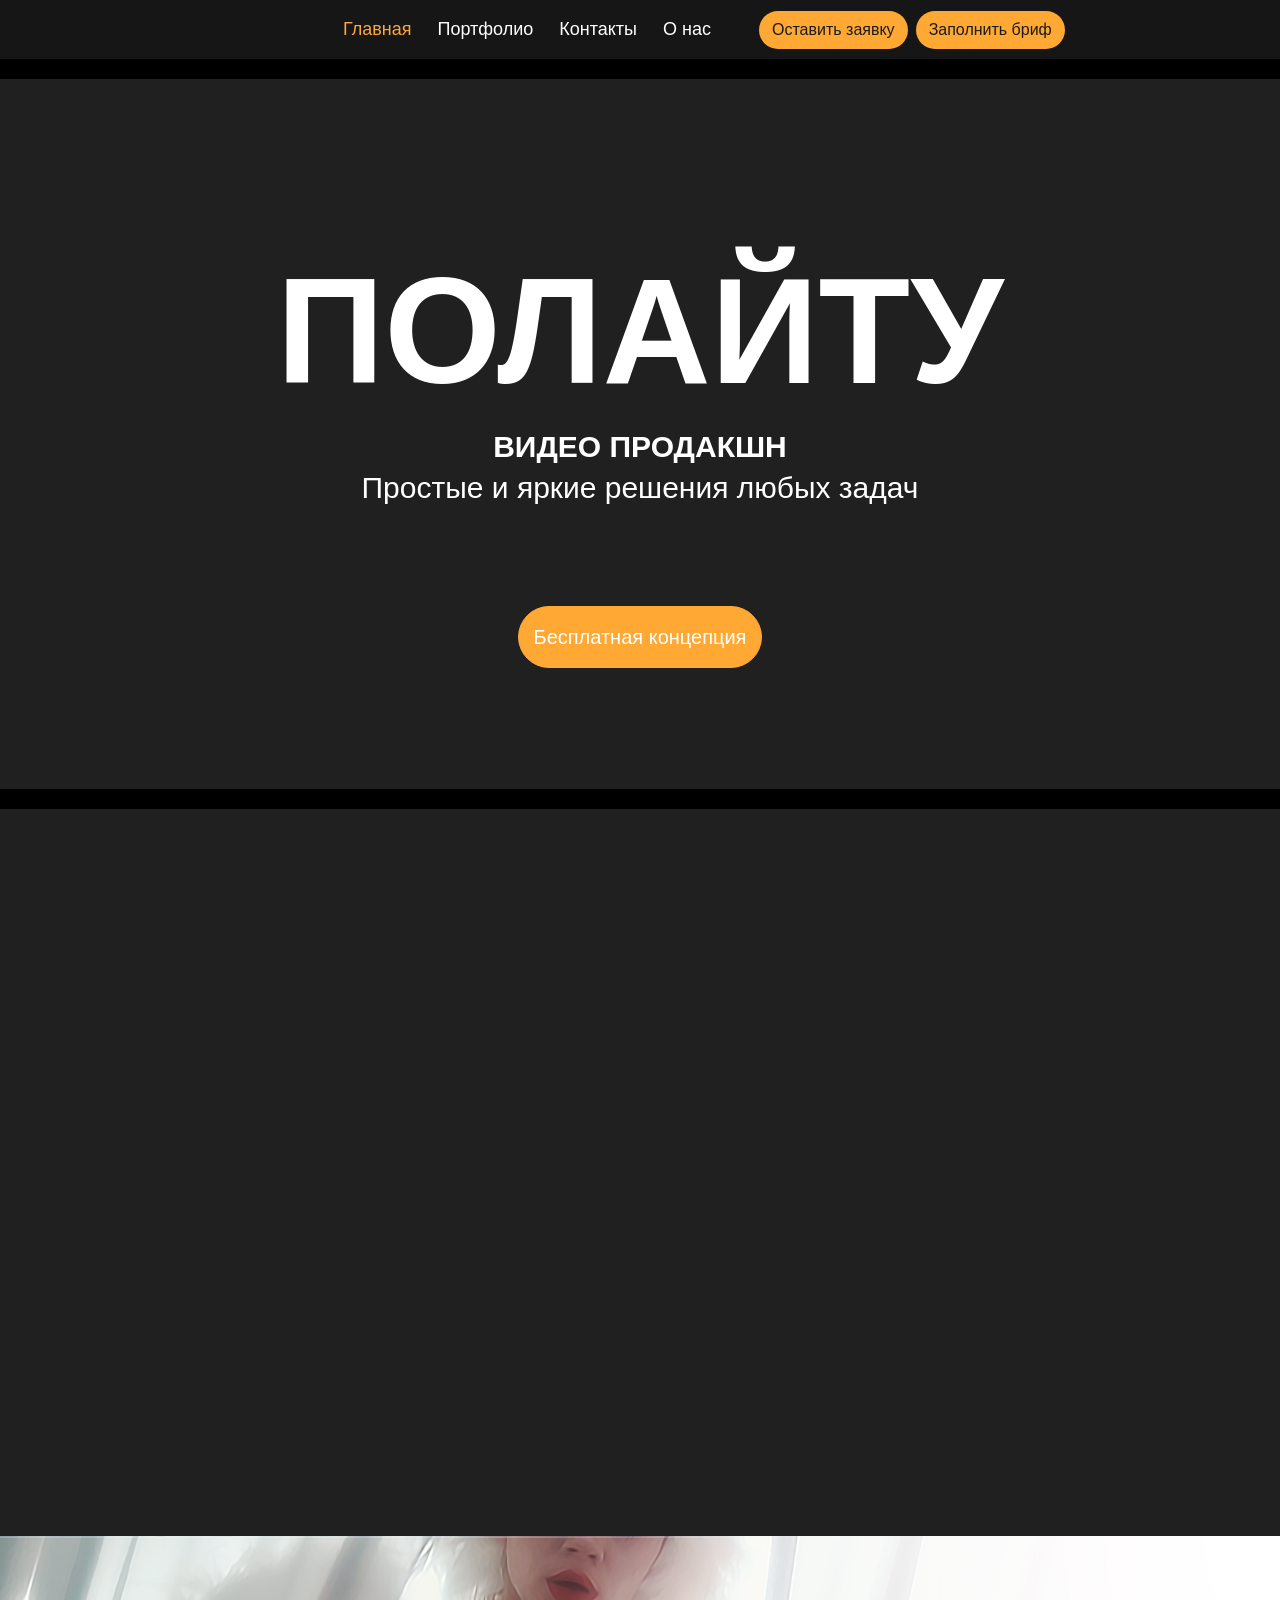
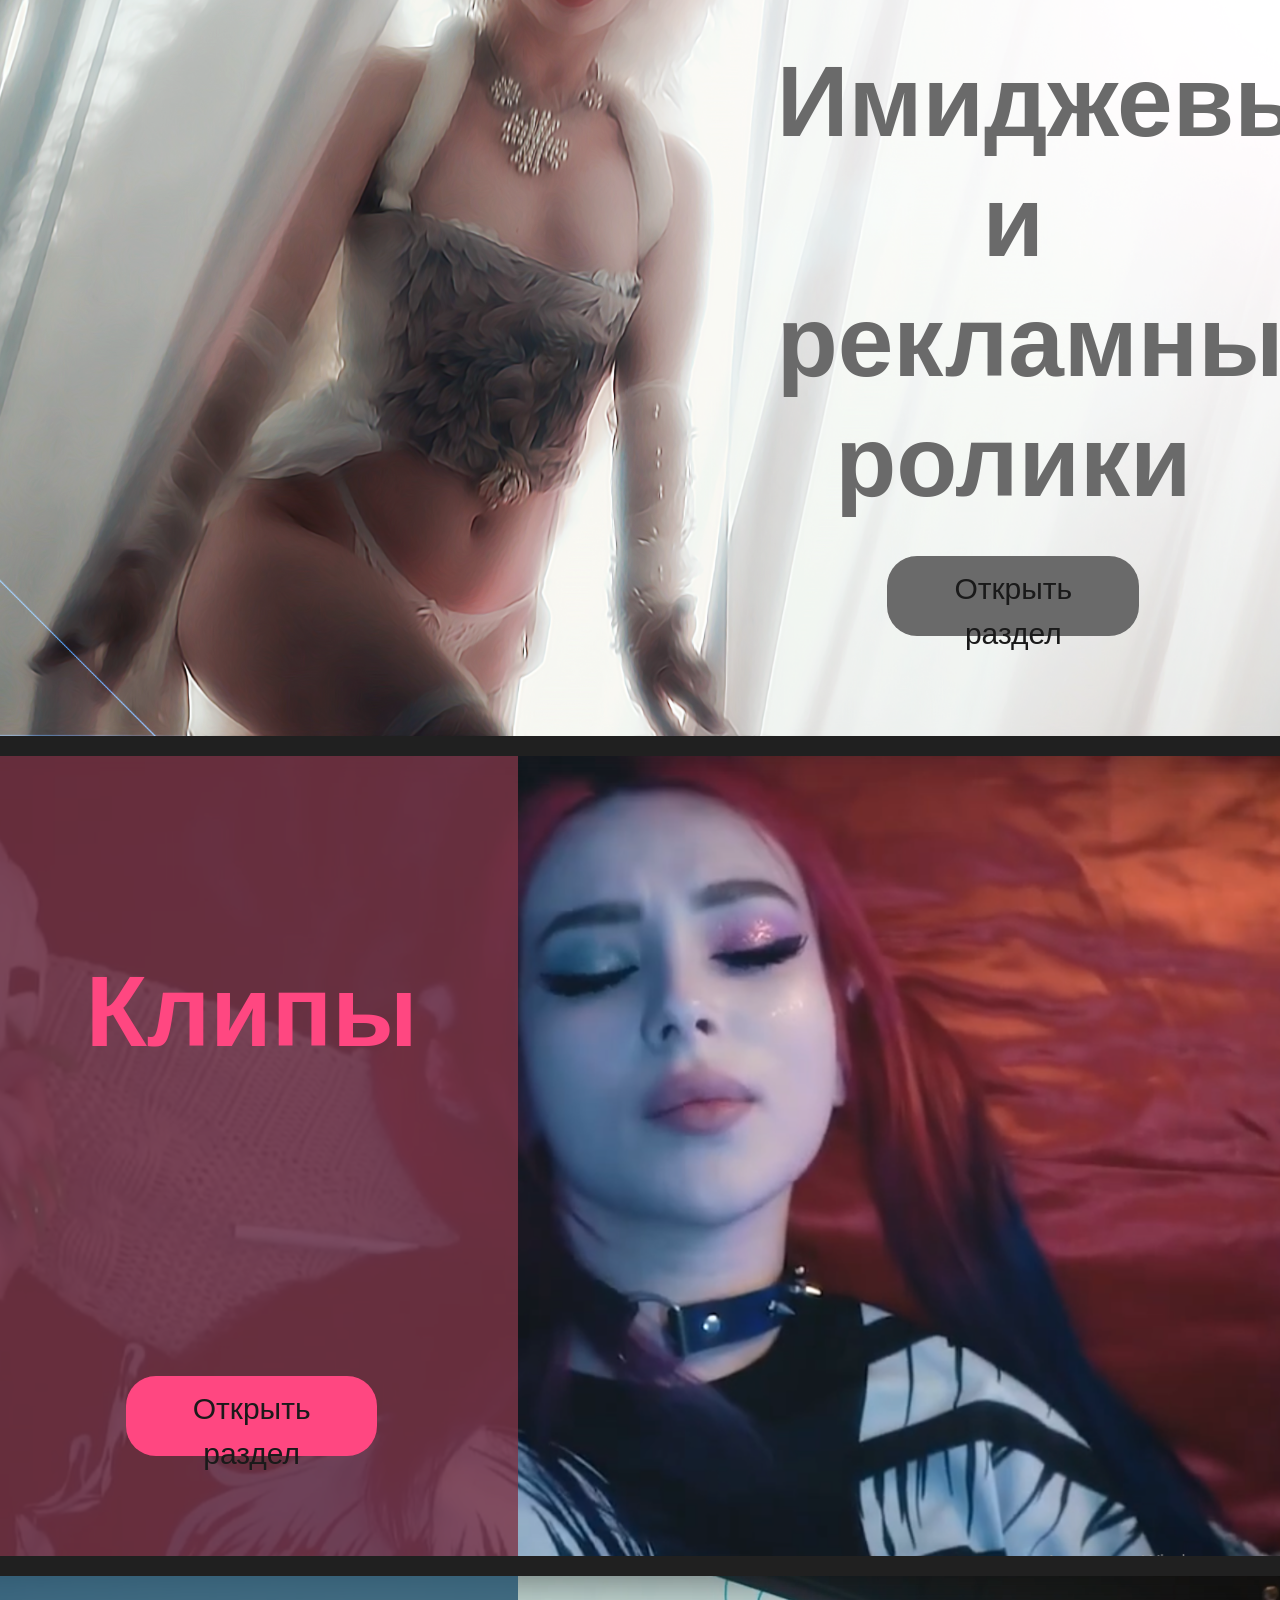
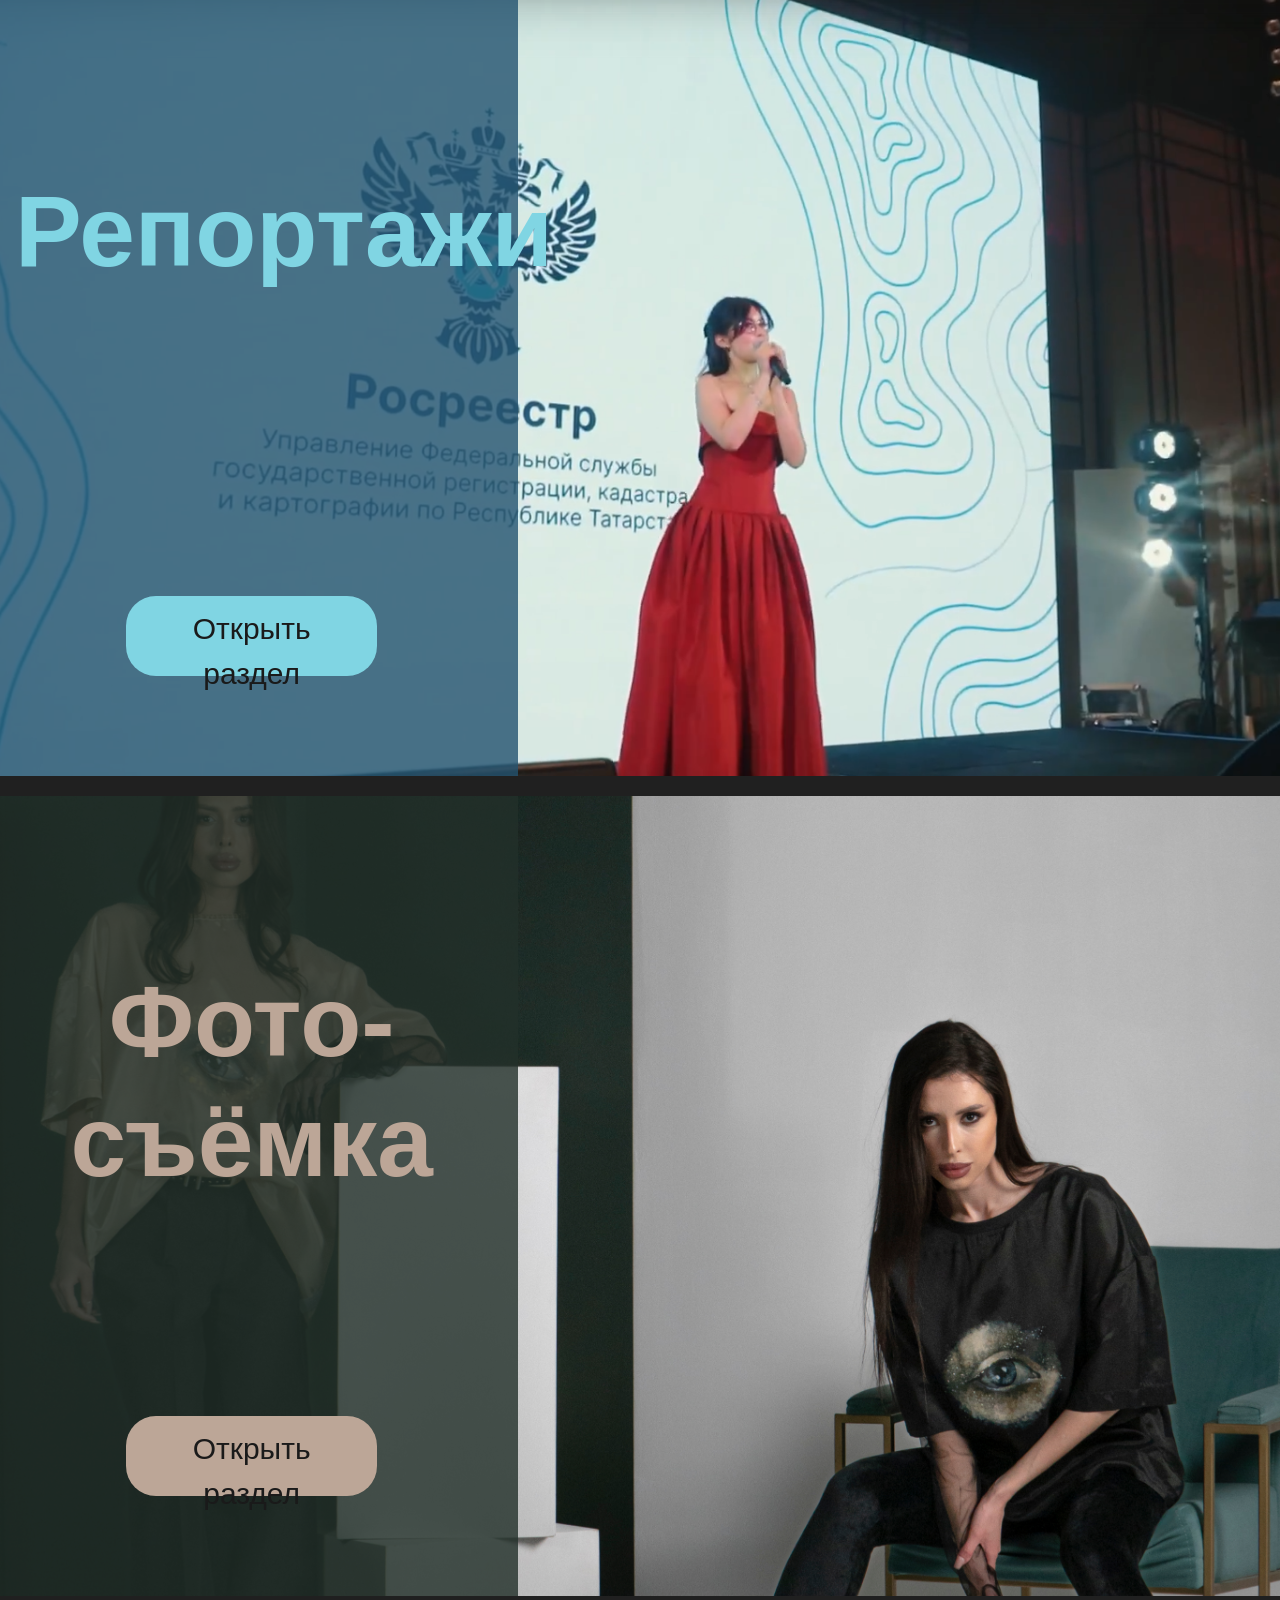
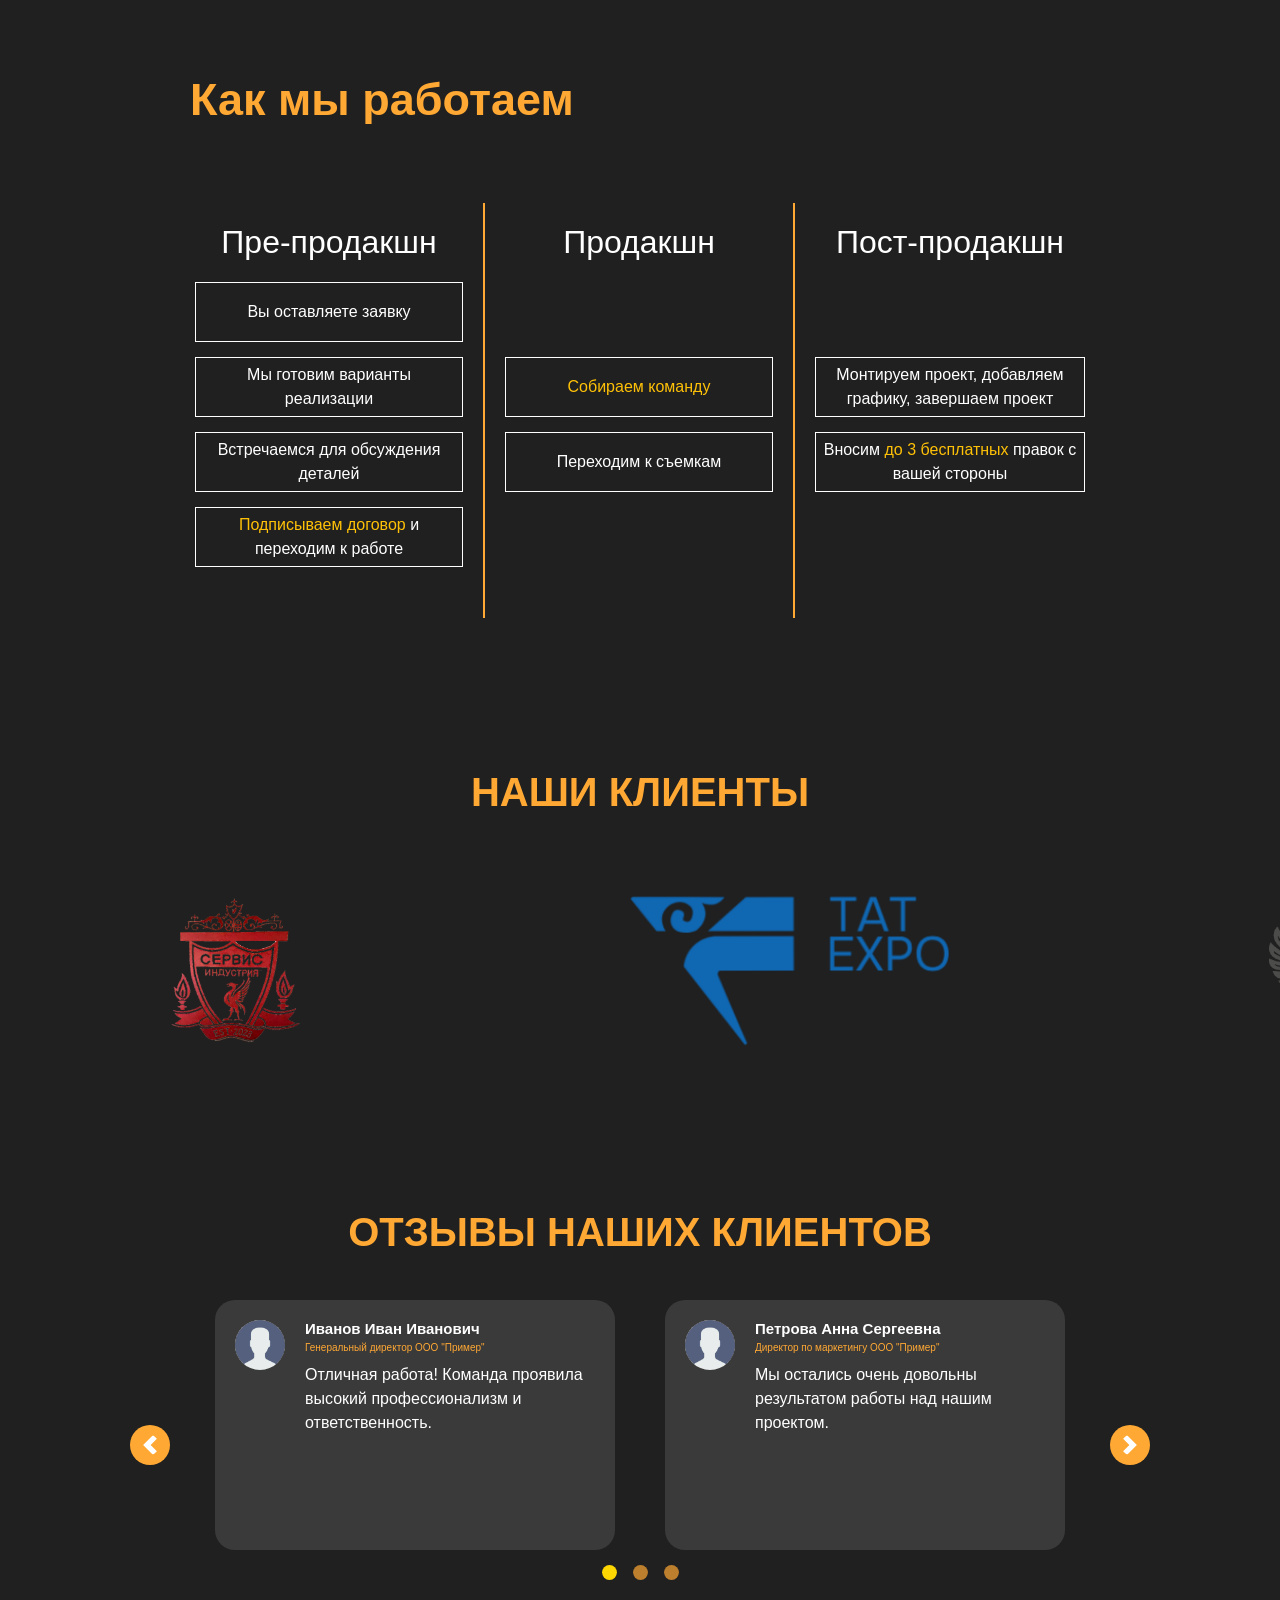
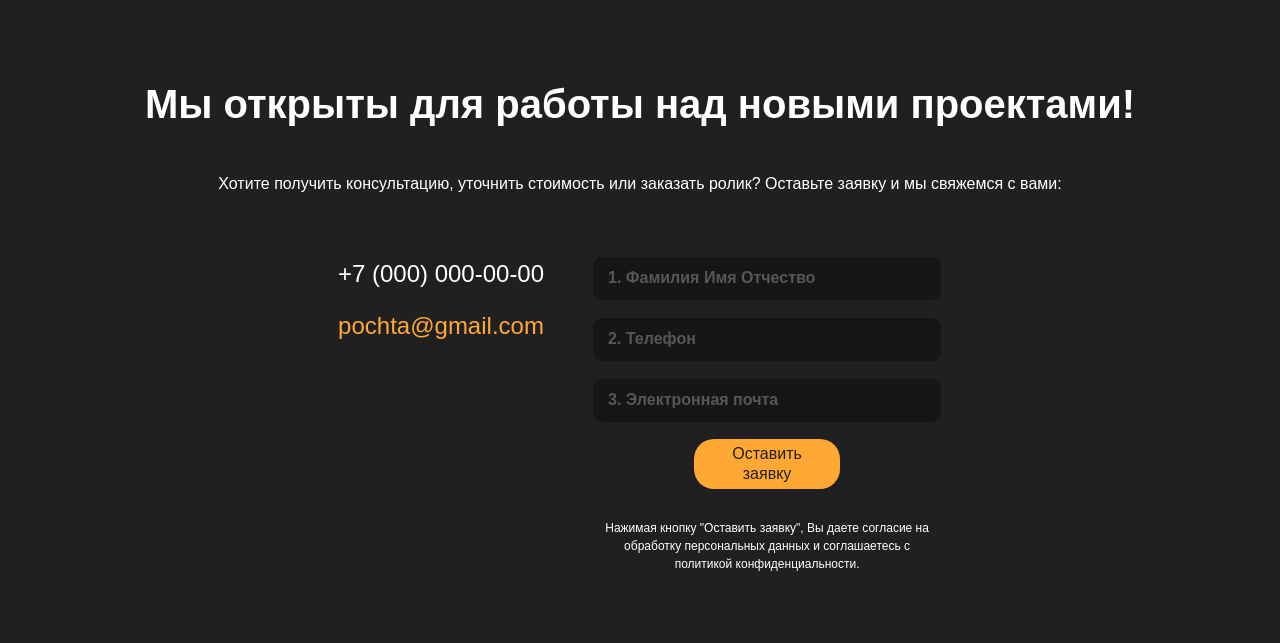
==== index.html @ c26c1a26 "loler" ====
<!DOCTYPE html>
<html lang="en">
<head>
    <meta charset="UTF-8">
    <meta name="viewport" content="width=device-width, initial-scale=1.0">
    <link href="https://stackpath.bootstrapcdn.com/bootstrap/4.5.2/css/bootstrap.min.css" rel="stylesheet">
    <link rel="stylesheet" href="https://cdnjs.cloudflare.com/ajax/libs/font-awesome/6.0.0-beta3/css/all.min.css">
    <link rel="stylesheet" href="css/index.css">
    <title>Document</title>
</head>
<header>
    <nav class="navbar navbar-expand">
        <div class="container-fluid">
            <div class="navbar-collapse justify-content-end col-7" id="navbarNav">
                <ul class="navbar-nav">
                    <li class="nav-item">
                        <a class="nav-link active" href="index.html">Главная</a>
                    </li>
                    <li class="nav-item">
                        <a class="nav-link" href="portfolio.html">Портфолио</a>
                    </li>
                    <li class="nav-item">
                        <a class="nav-link" href="#">Контакты</a>
                    </li>
                    <li class="nav-item">
                        <a class="nav-link" href="#">О нас</a>
                    </li>
                </ul>
            </div>
            <div class="navbar-buttons d-flex justify-content-start col-5">
                <button class="btn btn-custom mr-2"><a href="#">Оставить заявку</a></button>
                <button class="btn btn-custom"><a href="brief.html">Заполнить бриф</a></button>
            </div>
        </div>
    </nav>
</header>
<body>

    <!-- main-video -->
    <div class="video-container">
        <div class="black-top"></div>
        <div class="container-fluid">
            <div class="row">
            <div class="col-md-12 text-center">
                <h1 class="display-3 text-white">ПОЛАЙТУ</h1>
                <h2 class="display-4 text-white">ВИДЕО ПРОДАКШН</h2>
                <p class="lead text-white mb-5">Простые и яркие решения любых задач</p>
                <a href="#" class="btn btn-lg btn-warning mt-5">Бесплатная концепция</a>
            </div>
            </div>
        </div>
        
        <video autoplay muted loop id="myVideo">
            <source src="src/video/video.mp4" type="video/mp4">
        </video>
        <div class="black-bottom"></div>
    </div>

    <!-- about-us -->
    <section class="container about-us">
        <h2 class="section-title">Коротко о нас</h2>
        <p class="about-us-content mb-5">
            Творческое объединение «Полайту» реализовало множество фото- и видеопроектов. Мы имеем богатый опыт работы в различных направлениях: от имиджевых видео для крупных российских предприятий до видеоклипов и YouTube-шоу.
        </p>
        <div class="row pt-5">
            <div class="col-md-4 feature">
                <h3>Результативность</h3>
                <div class="feature-icon">
                    <i class="fas fa-clipboard-check fa-4x about-icon"></i>
                </div>
                <p>Мы четко определяем цели каждого проекта и прилагаем все усилия для их достижения.</p>
            </div>
            <div class="col-md-4 feature">
                <h3>Универсальность</h3>
                <div class="feature-icon">
                    <i class="fas fa-maximize fa-4x about-icon"></i>              
                </div>
                <p>Нашим преимуществом является универсальность, основанная на значительном опыте в различных сферах.</p>
            </div>
            <div class="col-md-4 feature">
                <h3>Пунктуальность</h3>
                <div class="feature-icon">
                    <i class="fa-regular fa-clock fa-4x about-icon"></i>
                </div>
                <p>Мы строго соблюдаем сроки и всегда сдаем работы без задержек!</p>
            </div>
        </div>
    </section>

    <!-- Cases -->
    <section class="imij mt-5">
        <div class="cases-content col-5 offset-7 text-center row">
            <h1 class="align-self-center col-12 pt-5 mt-5">Имиджевые и рекламные ролики</h1>
            <button class="btn btn-custom case-button align-self-end col-6 offset-3"><a>Открыть раздел</a></button>
        </div>
    </section>


    <section class="klips">
        <div class="cases-content col-5 text-center row">
            <h1 class="align-self-center col-12 pt-5 mt-5">Клипы</h1>
            <button class="btn btn-custom case-button align-self-end col-6 offset-3"><a>Открыть раздел</a></button>
        </div>
    </section>


    <section class="reports">
        <div class="cases-content col-5 text-center row">
            <h1 class="align-self-center col-12 pt-5 mt-5">Репортажи</h1>
            <button class="btn btn-custom case-button align-self-end col-6 offset-3"><a>Открыть раздел</a></button>
        </div>
    </section>


    <section class="photo">
        <div class="cases-content col-5 text-center row">
            <h1 class="align-self-center col-12 pt-5 mt-5">Фото-<br>съёмка</h1>
            <button class="btn btn-custom case-button align-self-end col-6 offset-3"><a>Открыть раздел</a></button>
        </div>
    </section>


    <!-- How we work -->
    <div class="work-container">
        <div class="work-text">Как мы работаем</div>
        <div class="row">
          <div class="work col-md-4 text-center">
            <h2>Пре-продакшн</h2>
            <ul class="list-unstyled">
              <li>Вы оставляете заявку</li>
              <li>Мы готовим варианты реализации</li>
              <li>Встречаемся для обсуждения деталей</li>
              <li><span><span class="text-warning">Подписываем договор</span> и переходим к работе<span></li>
            </ul>
          </div>
          <div class="work col-md-4 text-center">
            <h2>Продакшн</h2>
            <ul class="list-unstyled">
              <li><span><span class="text-warning">Собираем команду</span></span></li>
              <li>Переходим к съемкам</li>
            </ul>
          </div>
          <div class="work col-md-4 text-center">
            <h2>Пост-продакшн</h2>
            <ul class="list-unstyled">
              <li>Монтируем проект, добавляем графику, завершаем проект</li>
              <li><span>Вносим <span class="text-warning">до 3 бесплатных</span> правок с вашей стороны</span></li>
            </ul>
          </div>
        </div>
      </div>

       <!-- Our clients -->
    <div class="client-container text-center my-5">
        <h1>НАШИ КЛИЕНТЫ</h1>
        <div class="client-carousel">
            <div class="client-carousel-inner">
                <div class="client-carousel-item">
                    <img src="src/img/service.png" alt="Client 1">
                    <img src="src/img/tat-expo.png" alt="Client 2">
                    <img src="src/img/rosreestr.png" alt="Client 3">
                    <img src="src/img/mediatech.png" alt="Client 4">
                    <img src="src/img/service.png" alt="Client 1">
                    <img src="src/img/tat-expo.png" alt="Client 2">
                    <img src="src/img/rosreestr.png" alt="Client 3">
                    <img src="src/img/mediatech.png" alt="Client 4">
                    <img src="src/img/service.png" alt="Client 1">
                    <img src="src/img/tat-expo.png" alt="Client 2">
                    <img src="src/img/rosreestr.png" alt="Client 3">
                    <img src="src/img/mediatech.png" alt="Client 4">
                    <img src="src/img/service.png" alt="Client 1">
                    <img src="src/img/tat-expo.png" alt="Client 2">
                    <img src="src/img/rosreestr.png" alt="Client 3">
                    <img src="src/img/mediatech.png" alt="Client 4">
                    <img src="src/img/service.png" alt="Client 1">
                    <img src="src/img/tat-expo.png" alt="Client 2">
                    <img src="src/img/rosreestr.png" alt="Client 3">
                    <img src="src/img/mediatech.png" alt="Client 4">
                    <img src="src/img/service.png" alt="Client 1">
                    <img src="src/img/tat-expo.png" alt="Client 2">
                    <img src="src/img/rosreestr.png" alt="Client 3">
                    <img src="src/img/mediatech.png" alt="Client 4">
                    <!-- Добавьте больше изображений по мере необходимости -->
                </div>
                <div class="client-carousel-item">
                    <img src="src/img/service.png" alt="Client 1">
                    <img src="src/img/tat-expo.png" alt="Client 2">
                    <img src="src/img/rosreestr.png" alt="Client 3">
                    <img src="src/img/mediatech.png" alt="Client 4">
                    <img src="src/img/service.png" alt="Client 1">
                    <img src="src/img/tat-expo.png" alt="Client 2">
                    <img src="src/img/rosreestr.png" alt="Client 3">
                    <img src="src/img/mediatech.png" alt="Client 4">
                    <img src="src/img/service.png" alt="Client 1">
                    <img src="src/img/tat-expo.png" alt="Client 2">
                    <img src="src/img/rosreestr.png" alt="Client 3">
                    <img src="src/img/mediatech.png" alt="Client 4">
                    <img src="src/img/service.png" alt="Client 1">
                    <img src="src/img/tat-expo.png" alt="Client 2">
                    <img src="src/img/rosreestr.png" alt="Client 3">
                    <img src="src/img/mediatech.png" alt="Client 4">
                    <img src="src/img/service.png" alt="Client 1">
                    <img src="src/img/tat-expo.png" alt="Client 2">
                    <img src="src/img/rosreestr.png" alt="Client 3">
                    <img src="src/img/mediatech.png" alt="Client 4">
                    <img src="src/img/service.png" alt="Client 1">
                    <img src="src/img/tat-expo.png" alt="Client 2">
                    <img src="src/img/rosreestr.png" alt="Client 3">
                    <img src="src/img/mediatech.png" alt="Client 4">
                    <!-- Повторите изображения для бесконечного эффекта -->
                </div>
            </div>
        </div>
    </div>





    <!-- Reviews -->
    <div class="review-container">
        <div class="review-text">
            <h1 class="text-center my-4">ОТЗЫВЫ НАШИХ КЛИЕНТОВ</h1>
        </div>
        <div id="testimonials-carousel" class="carousel slide" data-ride="carousel">
            <ol class="carousel-indicators">
                <li data-target="#testimonials-carousel" data-slide-to="0" class="active"></li>
                <li data-target="#testimonials-carousel" data-slide-to="1"></li>
                <li data-target="#testimonials-carousel" data-slide-to="2"></li>
            </ol>
            <div class="carousel-inner">
                <div class="carousel-item active">
                    <div class="review-wrapper d-flex justify-content-center">
                        <!-- Первый отзыв -->
                        <div class="review">
                            <img src="src/img/i.webp" alt="Client 1">
                            <div class="review-content">
                                <h5>Иванов Иван Иванович</h5>
                                <p class="reviewer-position">Генеральный директор ООО "Пример"</p>
                                <p>Отличная работа! Команда проявила высокий профессионализм и ответственность.</p>
                            </div>
                        </div>
                        <!-- Второй отзыв -->
                        <div class="review">
                            <img src="src/img/i.webp" alt="Client 2">
                            <div class="review-content">
                                <h5>Петрова Анна Сергеевна</h5>
                                <p class="reviewer-position">Директор по маркетингу ООО "Пример"</p>
                                <p>Мы остались очень довольны результатом работы над нашим проектом.</p>
                            </div>
                        </div>
                    </div>
                </div>
                <div class="carousel-item">
                    <div class="review-wrapper d-flex justify-content-center">
                        <!-- Третий отзыв -->
                        <div class="review">
                            <img src="src/img/i.webp" alt="Client 3">
                            <div class="review-content">
                                <h5>Сидоров Петр Викторович</h5>
                                <p class="reviewer-position">CEO ООО "Пример"</p>
                                <p>Сотрудничество с вашей командой было очень плодотворным и эффективным.</p>
                            </div>
                        </div>
                        <!-- Четвертый отзыв -->
                        <div class="review">
                            <img src="src/img/i.webp" alt="Client 4">
                            <div class="review-content">
                                <h5>Кузнецова Елена Владимировна</h5>
                                <p class="reviewer-position">Менеджер по продажам ООО "Пример"</p>
                                <p>Ваша команда всегда была на связи и оперативно решала все возникающие вопросы.</p>
                            </div>
                        </div>
                    </div>
                </div>
                <div class="carousel-item">
                    <div class="review-wrapper d-flex justify-content-center">
                        <!-- Пятый отзыв -->
                        <div class="review">
                            <img src="src/img/i.webp" alt="Client 5">
                            <div class="review-content">
                                <h5>Иванов Иван Иванович</h5>
                                <p class="reviewer-position">Генеральный директор ООО "Пример"</p>
                                <p>Отличная работа! Команда проявила высокий профессионализм и ответственность.</p>
                            </div>
                        </div>
                        <!-- Шестой отзыв -->
                        <div class="review">
                            <img src="src/img/i.webp" alt="Client 6">
                            <div class="review-content">
                                <h5>Петрова Анна Сергеевна</h5>
                                <p class="reviewer-position">Директор по маркетингу ООО "Пример"</p>
                                <p>Мы остались очень довольны результатом работы над нашим проектом.</p>
                            </div>
                        </div>
                    </div>
                </div>
            </div>
            <a class="carousel-control-prev" href="#testimonials-carousel" role="button" data-slide="prev">
                <span class="carousel-control-prev-icon" aria-hidden="true"></span>
                <span class="sr-only">Previous</span>
            </a>
            <a class="carousel-control-next" href="#testimonials-carousel" role="button" data-slide="next">
                <span class="carousel-control-next-icon" aria-hidden="true"></span>
                <span class="sr-only">Next</span>
            </a>
        </div>
    </div>













    

    <div class="application-form">
        <h1 class="text-center mb-4">Мы открыты для работы над новыми проектами!</h1>
        <section class="form-substr mb-4">
            <p>Хотите получить консультацию, уточнить стоимость или заказать ролик? Оставьте заявку и мы свяжемся с вами:</p>
        </section>
        <section class="contact-info mb-4 justify-content-center">
            <div class="text-center mr-5">
                <p id="form-num">+7 (000) 000-00-00</p>
                <p id="form-mail">pochta@gmail.com</p>
            </div>
            <form id="application-form">
                <div class="form-group">
                    <input type="text" class="form-control" id="fullname" name="fullname" placeholder="1. Фамилия Имя Отчество" required>
                </div>
                <div class="form-group">
                    <input type="tel" class="form-control" id="phone" name="phone" placeholder="2. Телефон" required>
                </div>
                <div class="form-group">
                    <input type="email" class="form-control" id="email" name="email" placeholder="3. Электронная почта" required>
                </div>
                <div class="d-flex justify-content-center">
                    <button type="submit" class="btn btn-primary col-5">Оставить заявку</button>
                </div>
                <div class="form-group">
                    <p class="privacy">Нажимая кнопку "Оставить заявку", Вы даете согласие на обработку персональных данных и соглашаетесь с политикой конфиденциальности.</p>
                </div>
            </form>
            
        </section>
    </div>

    <script src="https://code.jquery.com/jquery-3.5.1.slim.min.js"></script>
    <script src="https://cdn.jsdelivr.net/npm/@popperjs/core@2.5.4/dist/umd/popper.min.js"></script>
    <script src="https://stackpath.bootstrapcdn.com/bootstrap/4.5.2/js/bootstrap.min.js"></script>
</body>
</html>
---- css/index.css ----
body {
    margin: 0;
    font-family: Arial, sans-serif;
    background-color: #202020;
    color: white;
}

/* Main-video */


.video-container {
    position: relative;
    width: 100%; 
    height: 750px; 
    margin: 0 auto;
    overflow: hidden; 
    margin-bottom: 150px;
}

#myVideo {
    position: absolute;
    top: 0;
    left: 0;
    width: 100%;
    height: 100%;
    object-fit: cover; 
    z-index: -1;
}

.black-top {
    background-color: black;
    height: 20px;
    width: 100%;
}

.black-bottom {
    background-color: black;
    height: 20px;
    position: absolute;
    bottom: 0;
    left: 0;
    width: 100%;
}

.container-fluid {
    position: relative;
    z-index: 1;
    height: 100%; 
    display: flex;
    align-items: center;
    justify-content: center; 
    text-align: center;
}

.text-center {
    text-align: center;
}

.img-fluid {
    max-width: 100%;
    height: auto;
}

.display-3 {
    font-size: 150px;
    font-weight: 600;
    line-height: 1.2;
}

.display-4 {
    font-size: 30px;
    font-weight: 600;
    line-height: 1.2;
    margin-bottom: 0px !important;
}

.lead {
    font-size: 30px;
    font-weight: 300;
}

.btn-warning {
    color: #fff;
    background-color: #FFA834;
    border-color: #FFA834;
    border-radius: 50px;
    padding: 15px;
}

/*Коротко о нас*/
.section-title {
    color: #ffa834;/*цвет*/
    font-size: 2.5rem;
    margin-bottom: 20px;
    font-weight: 600;/*текст*/
}

.about-us-content {
    margin-top: 40px;
}

.feature {
    text-align: center;
    margin-bottom: 40px;
}

.feature h3 {
    color: #FFA834;/*цвет*/
    font-size: 1.5rem;
    margin-bottom: 20px;
}

.feature-icon {
    width: 100px;
    height: 100px;
    background-color: #FFA834;/*цвет*/
    border-radius: 50%;
    display: flex;
    align-items: center;
    justify-content: center;
    margin: 0 auto 20px;
}

.feature-icon svg {
    width: 60px;
    height: 60px;
    fill: #1a1a1a;
}

.about-icon {
    color: #1a1a1a;
}

.about-us {
    opacity: 0;
    animation: fadeIn 2s forwards;
}
.section-title {
    animation-delay: 0s;
}
.about-us-content {
    animation-delay: 1s;
}
.feature {
    opacity: 0;
    animation: fadeIn 2s forwards;
}
.feature {
    animation-delay: 2s;
}


/*Кейсы*/
.imij, .klips,
.reports, .photo {
    margin: 20px 0px;
    width: 100%;
    height: 800px;
    background-size: cover; 
    background-position: center;
    background-repeat: no-repeat;
}

.imij h1, .klips h1,
.reports h1, .photo h1 {
    font-size: 100px;
    font-weight: 700;
}

.imij h1 {
    color: rgba(106, 106, 106, 1);
}

.klips h1 {
    color: rgba(255, 71, 129, 1);
}

.reports h1 {
    color: rgba(128, 213, 227, 1);
}

.photo h1 {
    color: rgba(188, 166, 151, 1);
}

.imij {
    background-image: url('/src/img/one.png');
}

.klips {
    background-image: url('/src/img/two.png');
}

.reports {
    background-image: url('/src/img/three.png');
}

.photo {
    background-image: url('/src/img/four.jpg');
}

.cases-content {
    height: 100%;
    padding-bottom: 100px;
}

.imij .cases-content {
    
}

.klips .cases-content {
    background-color: rgba(125, 53, 70, 0.8);
}

.reports .cases-content {
    background-color: rgba(36, 83, 112, 0.8);
}

.photo .cases-content {
    background-color: rgba(34, 48, 42, 0.8);
}

.case-button { /*анимации кнопок*/ 
    height: 80px;
    color: white;
    border: none;
    padding: 10px 20px;
    font-size: 16px;
    border-radius: 5px;
    transition: transform 2s ease, background-color 2s ease;
}

.case-button:hover {
    transform: scale(1.1); /* Плавное увеличение */
    transition: transform 0.5s ease, background-color 0.5s ease;
}

.imij .case-button {
    background-color: rgba(106, 106, 106, 1) !important;
}

.imij .case-button:hover {
    background-color: rgba(150, 150, 150, 1) !important; /* Более светлый цвет при наведении */
}

.klips .case-button {
    background-color: rgba(255, 71, 129, 1) !important;
}

.klips .case-button:hover {
    background-color: rgba(255, 100, 150, 1) !important; /* Более светлый цвет при наведении */
}

.reports .case-button {
    background-color: rgba(128, 213, 227, 1) !important;
}

.reports .case-button:hover {
    background-color: rgba(170, 220, 230, 1) !important; /* Более светлый цвет при наведении */
}

.photo .case-button {
    background-color: rgba(188, 166, 151, 1) !important;
}

.photo .case-button:hover {
    background-color: rgba(210, 190, 170, 1) !important; /* Более светлый цвет при наведении */
}

.case-button a {
    font-size: 30px;
}


/*Шапка*/
.navbar {
    background-color: #161616;
}

.navbar-nav .nav-link {
    color: white;
    font-size: 18px;
    margin-right: 10px;
}

.nav-link:hover {
    color: #ffa834;/*цвет*/
}

.navbar ul li a.active {
    color: #FFA834; /*цвет*/
  }

.btn-custom{
    background-color: #FFA834; /*цвет*/
    color: #1a1a1a;
    border-radius: 30px;
    transition: background-color 0.3s;
}

.btn-custom:hover {
    background-color: #eaa03d;
}

a {
    text-decoration: none;
    color: #1a1a1a;
}
a:hover {
    color: #1a1a1a ;
    text-decoration: none;
}

.navbar-buttons .active-button {
    background-color: black;
    color: #eaa03d;
}




/* Work */
.work-container {
    padding-top: 50px;
    padding-bottom: 50px;
    width: 900px; 
    margin: 0 auto;
    margin-bottom: 100px;
}

.work-text {
    font-weight: 600;
    font-size: 45px;
    color: #FFA834;
    margin-bottom: 70px;
}

.row {
    display: flex;
    align-items: stretch; 
}

.work {
    border-right: 2px solid #FFA834;
    padding: 20px;
    display: flex;
    flex-direction: column;
}

.col-md-4:last-child {
    border-right: none;
}

.row h2 {
    color: white;
    margin-bottom: 20px;
    flex-shrink: 0; 
}

.list-unstyled {
    list-style-type: none;
    padding: 0;
    flex-grow: 1; 
    display: flex;
    flex-direction: column;
    justify-content: center;
}

.list-unstyled li {
    background-color: transparent;
    border: 1px solid white;
    padding: 5px; 
    margin-bottom: 15px; 
    text-align: center;
    height: 60px; 
    display: flex;
    align-items: center;
    justify-content: center;
}

.text-warning {
    color: #FFA834;
}








/* Clients */
.client-container {
    background-color: #202020;
    margin-bottom: 50px;
    padding-bottom: 50px;
}

.client-container h1 {
    color: #FFA834;
    margin-bottom: 80px;
    font-weight: 600;
}
.client-carousel {
    display: flex;
    overflow: hidden;
    position: relative;
    width: 100%;
    max-width: 1900px; 
    margin: 20px auto;
}

.client-carousel .client-carousel-inner {
    display: flex;
    animation: scroll 30s linear infinite;
}

.client-carousel .client-carousel-item {
    display: flex;
    justify-content: space-around;
    min-width: 100%;
    height: 150px;
    width: auto;
}

.clientcarousel-item img {
    width: auto; 
    height: 150px;
    margin: 0 10px;
}

@keyframes scroll {
    0% {
        transform: translateX(0);
    }
    100% {
        transform: translateX(-50%);
    }
}





/*Reviews*/

.review-container {
    background-color: #202020;
    padding: 20px;
    position: relative;
    display: flex;
    flex-direction: column;
    align-items: center;
}

.review-text-container {
    width: 100%;
    text-align: center;
    margin-bottom: 20px;
    position: relative;
}

.review-text {
    margin-bottom: 20px;
    color: #FFA834;
    
}

.review-text h1 {
    font-weight: 600;
}

.review-wrapper {
    display: flex;
    justify-content: center;
    flex-wrap: wrap;
    gap: 50px;
    width: 1000px; 
    margin: 0 auto; 
    position: relative; 
}

.review {
    background-color: #3A3A3A;
    padding: 20px;
    border-radius: 20px;
    margin-bottom: 40px;
    width: calc(50% - 25px);
    max-width: 400px;
    height: 250px;
    display: flex;
    align-items: flex-start;
    box-sizing: border-box;
}

.review img {
    width: 50px;
    height: 50px;
    border-radius: 50%;
    margin-right: 20px;
}

.review h5 {
    margin-bottom: 5px;
    font-size: 15px;
    font-weight: 600;
}
.review p {
    margin-bottom: 10px;
}

.review p:last-child {
    margin-bottom: 0;
}

.reviewer-position {
    line-height: 10px;
    font-size: 10px;
    color: #FFA834;
}

.carousel-control-prev,
.carousel-control-next {
    background-color: #FFA834;
    border-radius: 50%;
    width: 40px;
    height: 40px;
    top: 50%;
    transform: translateY(-50%);
    opacity: 1;
    display: flex;
    align-items: center;
    justify-content: center;
    position: absolute;
    z-index: 1;
}

.carousel-control-prev-icon,
.carousel-control-next-icon {
    background-color: #FFA834;
    border-radius: 50%;
    width: 20px;
    height: 20px;
    display: inline-block;
}

.carousel-control-prev {
    left: calc(50% - 510px); 
}

.carousel-control-next {
    right: calc(50% - 510px); 
}

.carousel-indicators-container {
    position: relative;
    width: 100%;
    display: flex;
    justify-content: center;
    margin-top: 20px;
}

.carousel-indicators {
    display: flex;
    gap: 10px;
    list-style: none;
    padding: 0;
    margin: 0;
}

.carousel-indicators li {
    width: 15px;
    height: 15px;
    border-radius: 50%;
    background-color: #FFA834;
    cursor: pointer;
    opacity: 0.7;
    transition: opacity 0.3s ease, background-color 0.3s ease;
}

.carousel-indicators .active {
    background-color: #FFD700;
    opacity: 1;
}











/*Footer*/


.application-form h1 {
    color: #ffffff;
    text-align: center;
    margin-top: 50px;
    font-weight: 600;
}

.application-form p {
    color: #ffffff;
    font-size: 16px;

}

.form-substr {
    background-color: #202020;
    padding: 20px;
    border-radius: 5px;
    text-align: center;
}

.contact-info {
    display: flex;
    justify-content: space-around;
    padding: 0px;
    background-color: #202020;
    border-radius: 5px;
}

.contact-info div {
    background-color: #202020;
    padding: 0px;
    border-radius: 5px;
    text-align: center;
}

#form-num {
    color: #ffffff;
    font-size: 24px;
}

#form-mail {
    color: #FFA834;
    font-size: 24px;
}

.application-form {
    background-color: #202020;
    padding: 20px;

    width: 100%;
    margin: 0 auto;
}

#application-form label {
    display: block;
    margin-bottom: 5px;
    font-weight: bold;
}

#application-form input[type="text"],
#application-form input[type="tel"],
#application-form input[type="email"] {
    width: 100%;
    padding: 5px;
    margin-bottom: 5px;
    border: 1px solid #202020;
    border-radius: 10px;
    padding-left: 15px;
    
}

#application-form button {
    display: block;

    padding: 5px;
    background-color: #ffa834;
    color: #202020;
    border: none;
    border-radius: 20px;
    cursor: pointer;
    line-height: 20px;
    padding-left: 30px;
    padding-right: 30px;
}

.privacy {
    margin-top: 20px;
    padding: 10px;
    background-color: #202020;
    border-radius: 5px;
    font-size: 12px !important;
}

.form-group {
    width: 350px;
}

.form-control {
    background-color: #161616;
    color: #575757;
    height: 45px;
}
.form-control::placeholder {
    color: #575757;
    opacity: 1; 
    font-weight: 600;
}
.form-control:-ms-input-placeholder {
    color: #575757;
}
.form-control::-ms-input-placeholder {
    color: #575757;
}
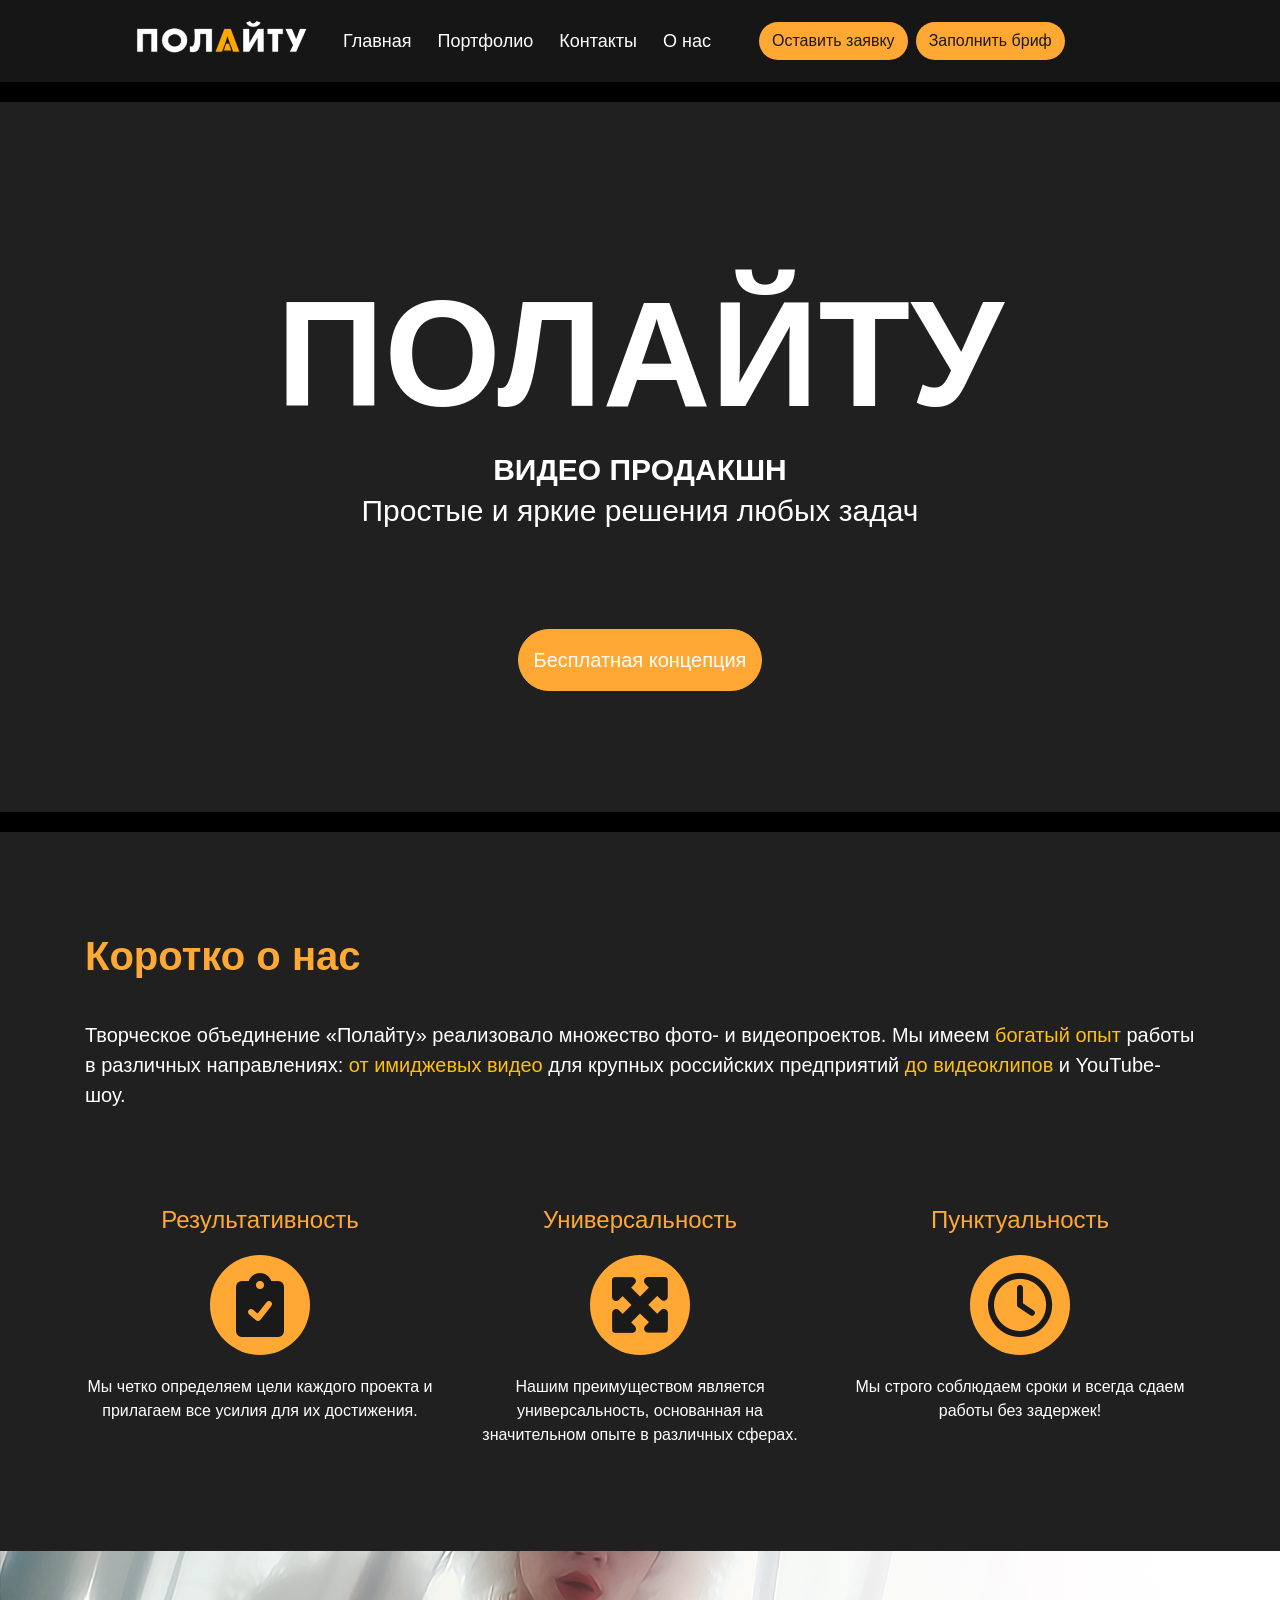
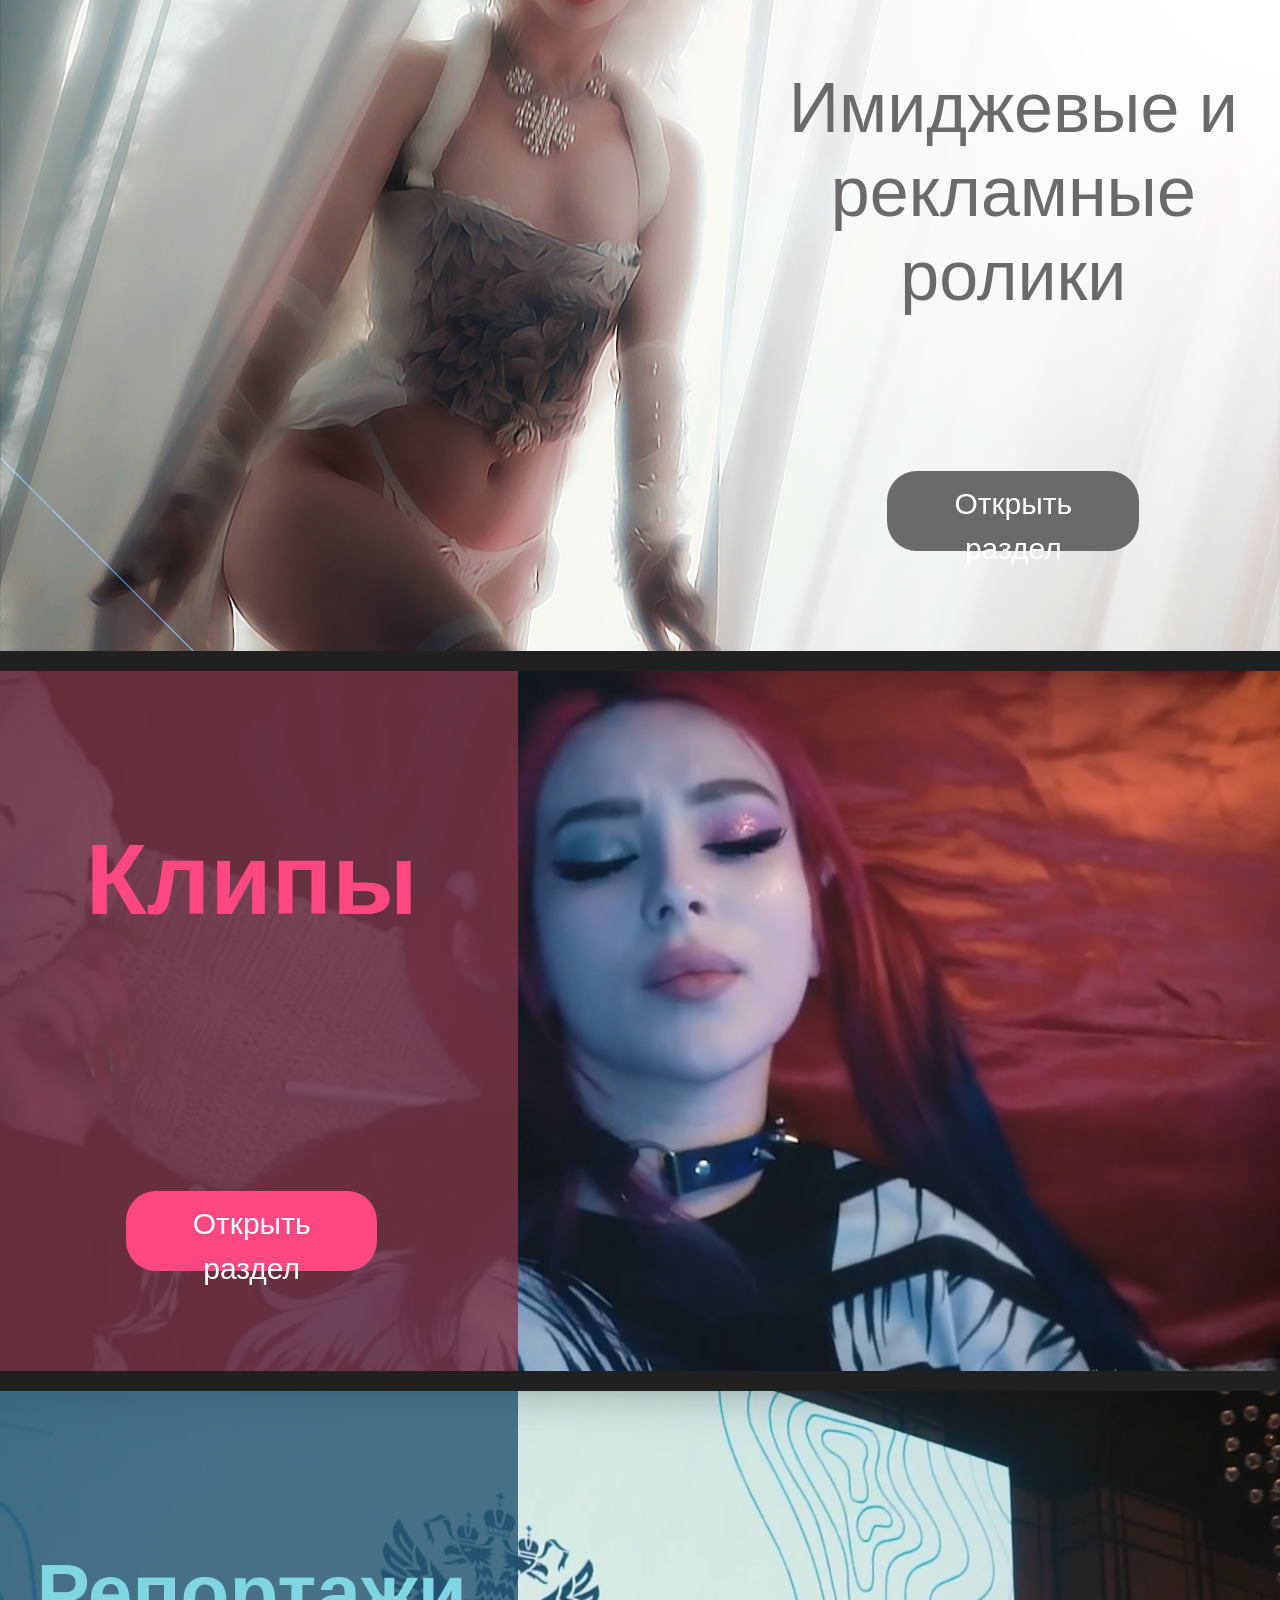
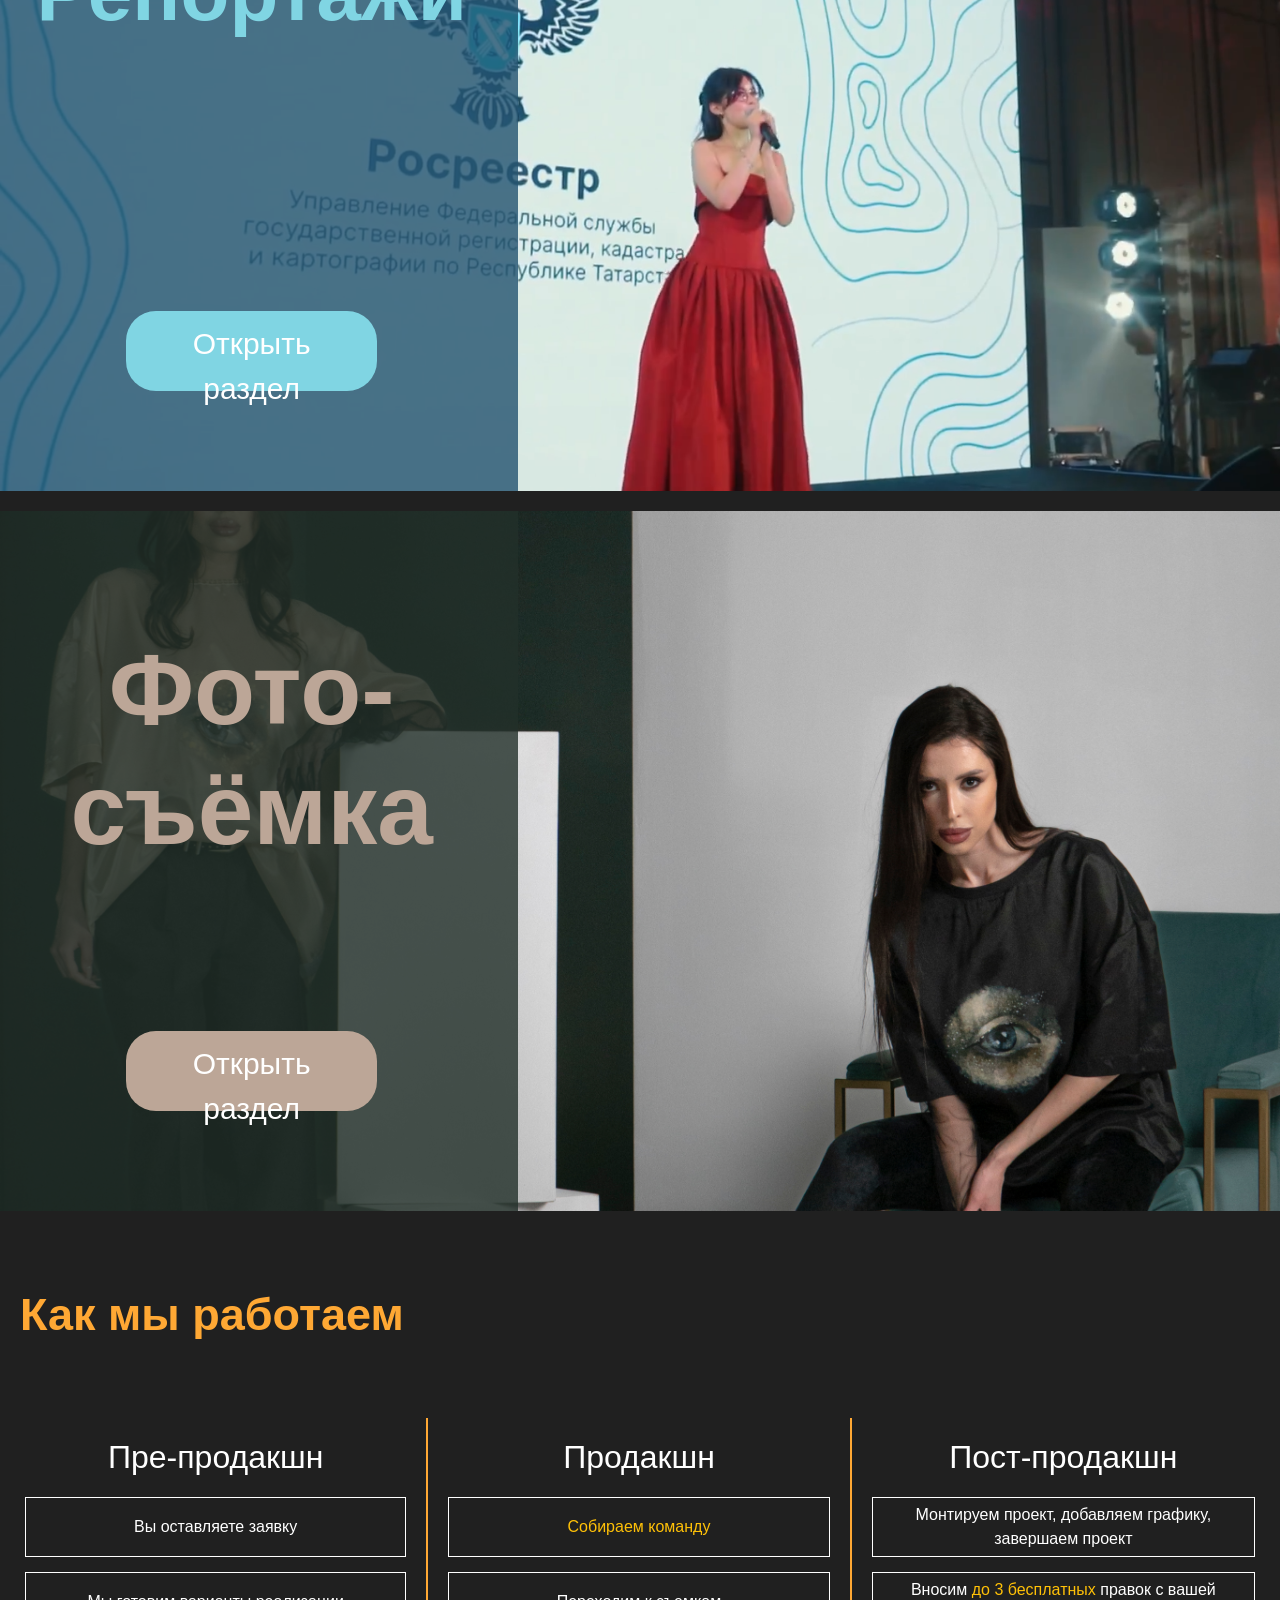
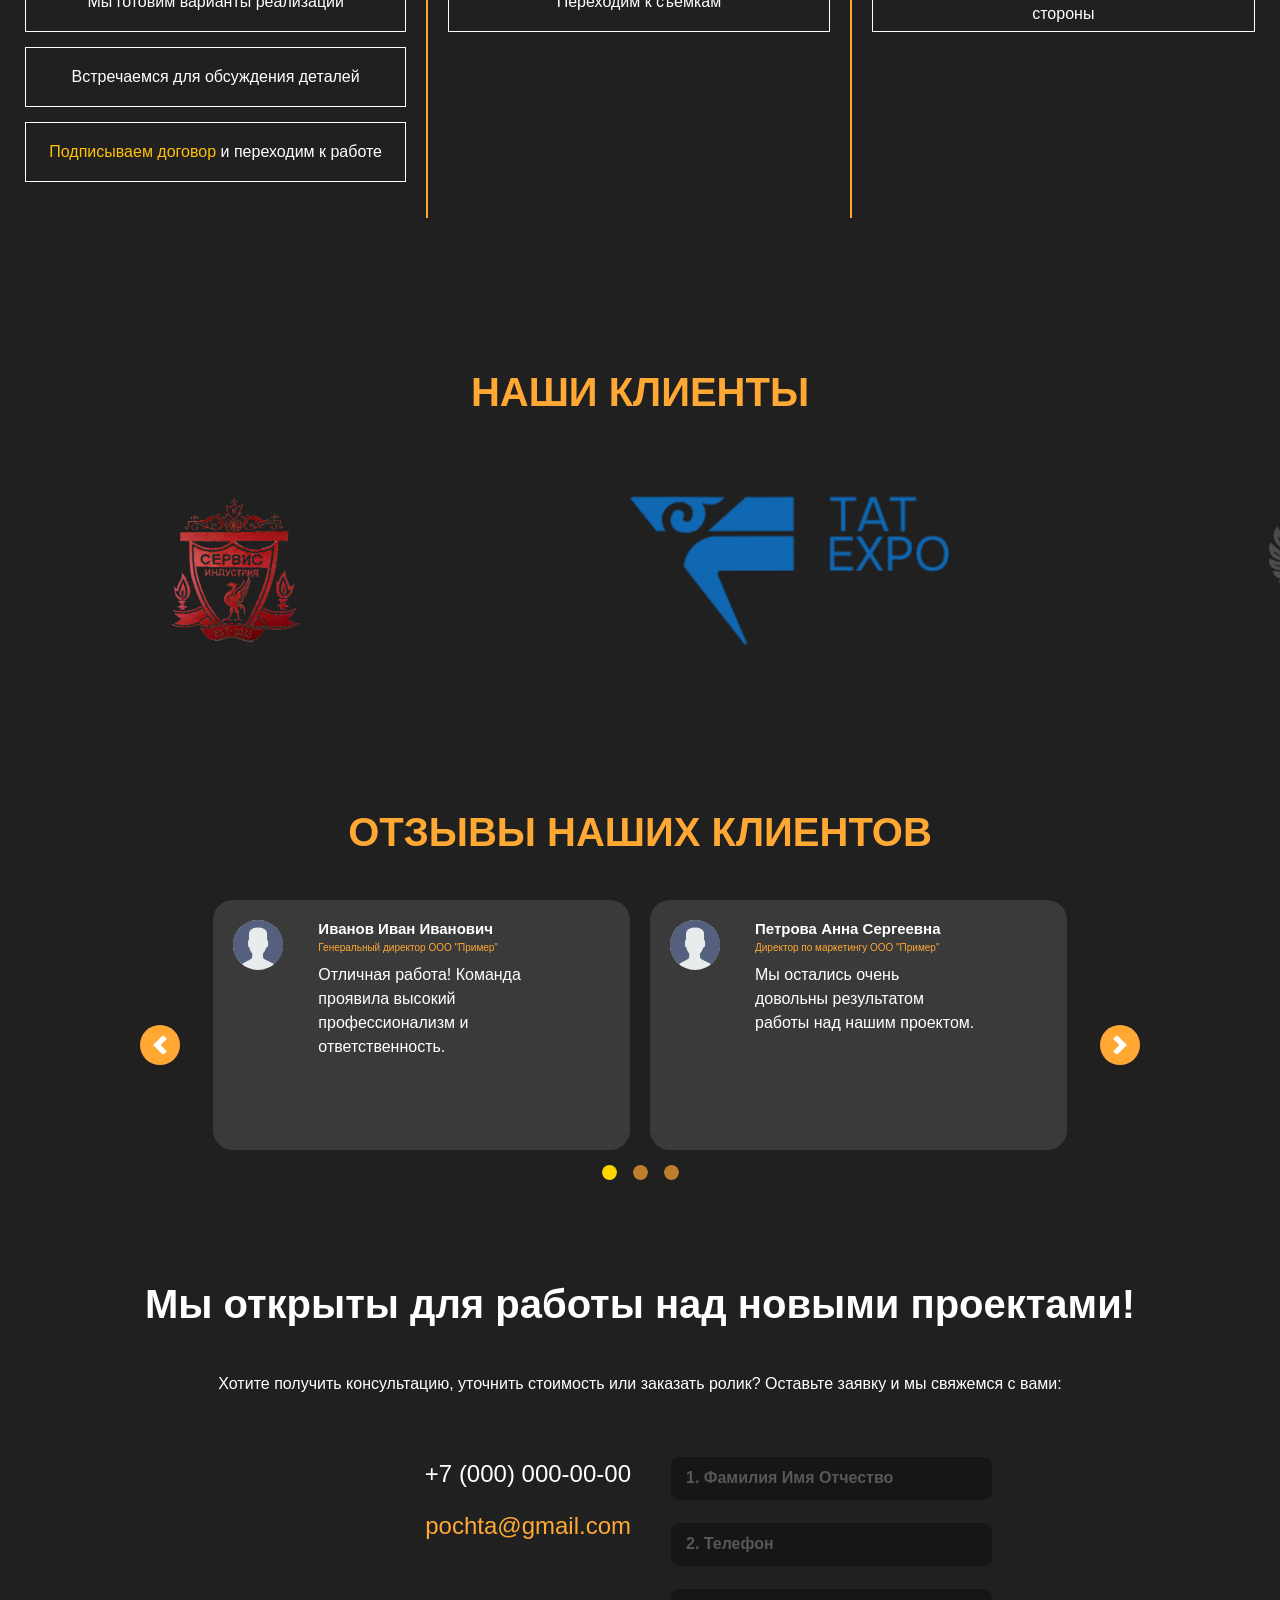
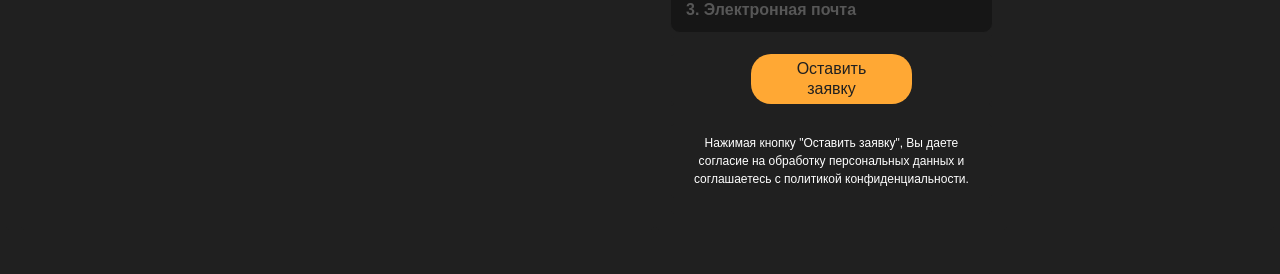
==== commit 708e0014: "ahahah" ====
--- a/index.html
+++ b/index.html
@@ -4,6 +4,7 @@
     <meta charset="UTF-8">
     <meta name="viewport" content="width=device-width, initial-scale=1.0">
     <link href="https://stackpath.bootstrapcdn.com/bootstrap/4.5.2/css/bootstrap.min.css" rel="stylesheet">
+    <link rel="stylesheet" href="https://cdnjs.cloudflare.com/ajax/libs/animate.css/4.1.1/animate.min.css">
     <link rel="stylesheet" href="https://cdnjs.cloudflare.com/ajax/libs/font-awesome/6.0.0-beta3/css/all.min.css">
     <link rel="stylesheet" href="css/index.css">
     <title>Document</title>
@@ -11,25 +12,28 @@
 <header>
     <nav class="navbar navbar-expand">
         <div class="container-fluid">
-            <div class="navbar-collapse justify-content-end col-7" id="navbarNav">
+            <div class="navbar-collapse justify-content-end col-8 col-xl-7" id="navbarNav">
                 <ul class="navbar-nav">
                     <li class="nav-item">
-                        <a class="nav-link active" href="index.html">Главная</a>
+                        <img src="src/img/logo.png">
                     </li>
-                    <li class="nav-item">
+                    <li class="nav-item p-d-flex active">
+                        <a class="nav-link" href="index.html">Главная</a>
+                    </li>
+                    <li class="nav-item p-d-flex">
                         <a class="nav-link" href="portfolio.html">Портфолио</a>
                     </li>
-                    <li class="nav-item">
+                    <li class="nav-item p-d-flex">
                         <a class="nav-link" href="#">Контакты</a>
                     </li>
-                    <li class="nav-item">
+                    <li class="nav-item p-d-flex">
                         <a class="nav-link" href="#">О нас</a>
                     </li>
                 </ul>
             </div>
-            <div class="navbar-buttons d-flex justify-content-start col-5">
-                <button class="btn btn-custom mr-2"><a href="#">Оставить заявку</a></button>
-                <button class="btn btn-custom"><a href="brief.html">Заполнить бриф</a></button>
+            <div class="navbar-buttons d-flex justify-content-start col-4 col-xl-5">
+                <button class="btn btn-custom mr-2">Оставить заявку</button>
+                <button class="btn btn-custom">Заполнить бриф</button>
             </div>
         </div>
     </nav>
@@ -41,15 +45,15 @@
         <div class="black-top"></div>
         <div class="container-fluid">
             <div class="row">
-            <div class="col-md-12 text-center">
-                <h1 class="display-3 text-white">ПОЛАЙТУ</h1>
-                <h2 class="display-4 text-white">ВИДЕО ПРОДАКШН</h2>
-                <p class="lead text-white mb-5">Простые и яркие решения любых задач</p>
-                <a href="#" class="btn btn-lg btn-warning mt-5">Бесплатная концепция</a>
-            </div>
-            </div>
-        </div>
-        
+                <div class="col-md-12 text-center"> 
+                    <h1 class="display-3 text-white animate__animated animate__fadeInDown">ПОЛАЙТУ</h1>
+                    <h2 class="display-4 text-white animate__animated animate__fadeInDown">ВИДЕО ПРОДАКШН</h2>
+                    <p class="lead text-white mb-5 animate__animated animate__fadeInDown animate__delay-1s">Простые и яркие решения любых задач</p>
+                    <a href="#" class="btn btn-lg btn-warning mt-5 animate__animated animate__fadeInDown animate__delay-2s">Бесплатная концепция</a>
+                </div>
+            </div>
+        </div>
+
         <video autoplay muted loop id="myVideo">
             <source src="src/video/video.mp4" type="video/mp4">
         </video>
@@ -57,27 +61,27 @@
     </div>
 
     <!-- about-us -->
-    <section class="container about-us">
-        <h2 class="section-title">Коротко о нас</h2>
-        <p class="about-us-content mb-5">
-            Творческое объединение «Полайту» реализовало множество фото- и видеопроектов. Мы имеем богатый опыт работы в различных направлениях: от имиджевых видео для крупных российских предприятий до видеоклипов и YouTube-шоу.
+    <section class="container about-us"> <!--animation-->
+        <h2 class="section-title wow animate__fadeIn" data-wow-delay="0s">Коротко о нас</h2>
+        <p class="about-us-content mb-5 wow animate__fadeIn" data-wow-delay="0.5s" style="font-size: 20px;">
+            <span>Творческое объединение «Полайту» реализовало множество фото- и видеопроектов. Мы имеем <span class="text-warning">богатый опыт</span> работы в различных направлениях: <span class="text-warning">от имиджевых видео</span> для крупных российских предприятий <span class="text-warning">до видеоклипов</span> и YouTube-шоу.</span>
         </p>
         <div class="row pt-5">
-            <div class="col-md-4 feature">
+            <div class="col-md-4 feature wow animate__fadeIn" data-wow-delay="1s">
                 <h3>Результативность</h3>
                 <div class="feature-icon">
                     <i class="fas fa-clipboard-check fa-4x about-icon"></i>
                 </div>
                 <p>Мы четко определяем цели каждого проекта и прилагаем все усилия для их достижения.</p>
             </div>
-            <div class="col-md-4 feature">
+            <div class="col-md-4 feature wow animate__fadeIn" data-wow-delay="1s">
                 <h3>Универсальность</h3>
                 <div class="feature-icon">
-                    <i class="fas fa-maximize fa-4x about-icon"></i>              
+                    <i class="fas fa-maximize fa-4x about-icon"></i>
                 </div>
                 <p>Нашим преимуществом является универсальность, основанная на значительном опыте в различных сферах.</p>
             </div>
-            <div class="col-md-4 feature">
+            <div class="col-md-4 feature wow animate__fadeIn" data-wow-delay="1s">
                 <h3>Пунктуальность</h3>
                 <div class="feature-icon">
                     <i class="fa-regular fa-clock fa-4x about-icon"></i>
@@ -89,62 +93,62 @@
 
     <!-- Cases -->
     <section class="imij mt-5">
-        <div class="cases-content col-5 offset-7 text-center row">
-            <h1 class="align-self-center col-12 pt-5 mt-5">Имиджевые и рекламные ролики</h1>
-            <button class="btn btn-custom case-button align-self-end col-6 offset-3"><a>Открыть раздел</a></button>
+        <div class="cases-content col-12 col-md-5 offset-md-7 text-center row">
+            <h1 class="align-self-center col-12 pt-5 mt-5 mb-sm-5">Имиджевые и рекламные ролики</h1>
+            <button class="btn btn-custom case-button mt-sm-5 align-self-xl-end col-8 offset-2 col-lg-6 offset-lg-3"><a>Открыть раздел</a></button>
         </div>
     </section>
 
 
     <section class="klips">
-        <div class="cases-content col-5 text-center row">
-            <h1 class="align-self-center col-12 pt-5 mt-5">Клипы</h1>
-            <button class="btn btn-custom case-button align-self-end col-6 offset-3"><a>Открыть раздел</a></button>
+        <div class="cases-content col-12 col-md-5 text-center row">
+            <h1 class="align-self-center col-12 pt-5 mt-5 mb-sm-5">Клипы</h1>
+            <button class="btn btn-custom case-button mt-sm-5 align-self-xl-end col-8 offset-2 col-lg-6 offset-lg-3"><a>Открыть раздел</a></button>
         </div>
     </section>
 
 
     <section class="reports">
-        <div class="cases-content col-5 text-center row">
-            <h1 class="align-self-center col-12 pt-5 mt-5">Репортажи</h1>
-            <button class="btn btn-custom case-button align-self-end col-6 offset-3"><a>Открыть раздел</a></button>
+        <div class="cases-content col-12 col-md-5 text-center row">
+            <h1 class="align-self-center col-12 pt-5 mt-5 mb-sm-5">Репортажи</h1>
+            <button class="btn btn-custom case-button mt-sm-5 align-self-xl-end col-8 offset-2 col-lg-6 offset-lg-3"><a>Открыть раздел</a></button>
         </div>
     </section>
 
 
     <section class="photo">
-        <div class="cases-content col-5 text-center row">
-            <h1 class="align-self-center col-12 pt-5 mt-5">Фото-<br>съёмка</h1>
-            <button class="btn btn-custom case-button align-self-end col-6 offset-3"><a>Открыть раздел</a></button>
+        <div class="cases-content col-12 col-md-5 text-center row">
+            <h1 class="align-self-center col-12 pt-5 mt-5 mb-sm-5">Фото-<br>съёмка</h1>
+            <button class="btn btn-custom case-button mt-sm-5 align-self-xl-end col-8 offset-2 col-lg-6 offset-lg-3"><a>Открыть раздел</a></button>
         </div>
     </section>
 
 
     <!-- How we work -->
-    <div class="work-container">
+    <div class="work-container wow animate__fadeIn" data-wow-duration="1.5s">
         <div class="work-text">Как мы работаем</div>
-        <div class="row">
-          <div class="work col-md-4 text-center">
+        <div class="row row-cols-1 row-cols-lg-3 justify-content-center">
+          <div class="work col-7 col-lg-4 text-center yellow-border">
             <h2>Пре-продакшн</h2>
             <ul class="list-unstyled">
-              <li>Вы оставляете заявку</li>
-              <li>Мы готовим варианты реализации</li>
-              <li>Встречаемся для обсуждения деталей</li>
-              <li><span><span class="text-warning">Подписываем договор</span> и переходим к работе<span></li>
+              <li class="p-d-flex"><p>Вы оставляете заявку</p></li>
+              <li class="p-d-flex"><p>Мы готовим варианты реализации</p></li>
+              <li class="p-d-flex"><p>Встречаемся для обсуждения деталей</p></li>
+              <li class="p-d-flex"><p><span class="text-warning">Подписываем договор</span> и переходим к работе</p></li>
             </ul>
           </div>
-          <div class="work col-md-4 text-center">
+          <div class="work col-7 col-lg-4 text-center yellow-border">
             <h2>Продакшн</h2>
             <ul class="list-unstyled">
-              <li><span><span class="text-warning">Собираем команду</span></span></li>
-              <li>Переходим к съемкам</li>
+              <li class="p-d-flex"><p><span class="text-warning">Собираем команду</span></p></li>
+              <li class="p-d-flex"><p>Переходим к съемкам</p></li>
             </ul>
           </div>
-          <div class="work col-md-4 text-center">
+          <div class="work col-7 col-lg-4 text-center">
             <h2>Пост-продакшн</h2>
             <ul class="list-unstyled">
-              <li>Монтируем проект, добавляем графику, завершаем проект</li>
-              <li><span>Вносим <span class="text-warning">до 3 бесплатных</span> правок с вашей стороны</span></li>
+              <li class="p-d-flex"><p>Монтируем проект, добавляем графику, завершаем проект</p></li>
+              <li class="p-d-flex"><p>Вносим <span class="text-warning">до 3 бесплатных</span> правок с вашей стороны</p></li>
             </ul>
           </div>
         </div>
@@ -222,76 +226,129 @@
         <div class="review-text">
             <h1 class="text-center my-4">ОТЗЫВЫ НАШИХ КЛИЕНТОВ</h1>
         </div>
-        <div id="testimonials-carousel" class="carousel slide" data-ride="carousel">
+        <div id="testimonials-carousel" class="carousel">
             <ol class="carousel-indicators">
                 <li data-target="#testimonials-carousel" data-slide-to="0" class="active"></li>
                 <li data-target="#testimonials-carousel" data-slide-to="1"></li>
                 <li data-target="#testimonials-carousel" data-slide-to="2"></li>
+                <li data-target="#testimonials-carousel" data-slide-to="3"></li>
+                <li data-target="#testimonials-carousel" data-slide-to="4"></li>
+                <li data-target="#testimonials-carousel" data-slide-to="5"></li>
             </ol>
             <div class="carousel-inner">
                 <div class="carousel-item active">
                     <div class="review-wrapper d-flex justify-content-center">
                         <!-- Первый отзыв -->
-                        <div class="review">
+                        <div class="row review col-12 col-sm-10 col-xl-5" id="review-1">
                             <img src="src/img/i.webp" alt="Client 1">
-                            <div class="review-content">
+                            <div class="review-content col-8">
                                 <h5>Иванов Иван Иванович</h5>
                                 <p class="reviewer-position">Генеральный директор ООО "Пример"</p>
-                                <p>Отличная работа! Команда проявила высокий профессионализм и ответственность.</p>
-                            </div>
+                                <p class="review-p-2">Отличная работа! Команда проявила высокий профессионализм и ответственность.</p>
+                            </div>
+                            <p class="hiden">Отличная работа! Команда проявила высокий профессионализм и ответственность.</p>
                         </div>
                         <!-- Второй отзыв -->
-                        <div class="review">
+                        <div class="row review col-12 col-sm-10 col-xl-5" id="review-2">
                             <img src="src/img/i.webp" alt="Client 2">
-                            <div class="review-content">
+                            <div class="review-content col-8">
                                 <h5>Петрова Анна Сергеевна</h5>
                                 <p class="reviewer-position">Директор по маркетингу ООО "Пример"</p>
-                                <p>Мы остались очень довольны результатом работы над нашим проектом.</p>
-                            </div>
+                                <p class="review-p-2">Мы остались очень довольны результатом работы над нашим проектом.</p>
+                            </div>
+                            <p class="hiden">Мы остались очень довольны результатом работы над нашим проектом.</p>
                         </div>
                     </div>
                 </div>
                 <div class="carousel-item">
                     <div class="review-wrapper d-flex justify-content-center">
                         <!-- Третий отзыв -->
-                        <div class="review">
+                        <div class="row review col-12 col-sm-10 col-xl-5" id="review-3">
                             <img src="src/img/i.webp" alt="Client 3">
-                            <div class="review-content">
+                            <div class="review-content col-8">
                                 <h5>Сидоров Петр Викторович</h5>
                                 <p class="reviewer-position">CEO ООО "Пример"</p>
-                                <p>Сотрудничество с вашей командой было очень плодотворным и эффективным.</p>
-                            </div>
+                                <p class="review-p-2">Сотрудничество с вашей командой было очень плодотворным и эффективным.</p>
+                            </div>
+                            <p class="hiden">Сотрудничество с вашей командой было очень плодотворным и эффективным.</p>
                         </div>
                         <!-- Четвертый отзыв -->
-                        <div class="review">
+                        <div class="row review col-12 col-sm-10 col-xl-5" id="review-4">
                             <img src="src/img/i.webp" alt="Client 4">
-                            <div class="review-content">
+                            <div class="review-content col-8">
                                 <h5>Кузнецова Елена Владимировна</h5>
                                 <p class="reviewer-position">Менеджер по продажам ООО "Пример"</p>
-                                <p>Ваша команда всегда была на связи и оперативно решала все возникающие вопросы.</p>
-                            </div>
+                                <p class="review-p-2">Ваша команда всегда была на связи и оперативно решала все возникающие вопросы.</p>
+                            </div>
+                            <p class="hiden">Ваша команда всегда была на связи и оперативно решала все возникающие вопросы.</p>
                         </div>
                     </div>
                 </div>
                 <div class="carousel-item">
                     <div class="review-wrapper d-flex justify-content-center">
                         <!-- Пятый отзыв -->
-                        <div class="review">
+                        <div class="row review col-12 col-sm-10 col-xl-5" id="review-5">
                             <img src="src/img/i.webp" alt="Client 5">
-                            <div class="review-content">
+                            <div class="review-content col-8">
                                 <h5>Иванов Иван Иванович</h5>
                                 <p class="reviewer-position">Генеральный директор ООО "Пример"</p>
-                                <p>Отличная работа! Команда проявила высокий профессионализм и ответственность.</p>
-                            </div>
+                                <p class="review-p-2">Отличная работа! Команда проявила высокий профессионализм и ответственность.</p>
+                            </div>
+                            <p class="hiden">Отличная работа! Команда проявила высокий профессионализм и ответственность.</p>
                         </div>
                         <!-- Шестой отзыв -->
-                        <div class="review">
+                        <div class="row review col-12 col-sm-10 col-xl-5" id="review-6">
                             <img src="src/img/i.webp" alt="Client 6">
-                            <div class="review-content">
+                            <div class="review-content col-8">
                                 <h5>Петрова Анна Сергеевна</h5>
                                 <p class="reviewer-position">Директор по маркетингу ООО "Пример"</p>
-                                <p>Мы остались очень довольны результатом работы над нашим проектом.</p>
-                            </div>
+                                <p class="review-p-2">Мы остались очень довольны результатом работы над нашим проектом.</p>
+                            </div>
+                            <p class="hiden col-12">Мы остались очень довольны результатом работы над нашим проектом.</p>
+                        </div>
+                    </div>
+                </div>
+
+
+                <div class="carousel-item">
+                    <div class="review-wrapper d-flex justify-content-center">
+                        <!-- Второй отзыв -->
+                        <div class="row review col-12 col-sm-10 col-xl-5 hiden" id="review-2-h">
+                            <img src="src/img/i.webp" alt="Client 2">
+                            <div class="review-content col-8">
+                                <h5>Петрова Анна Сергеевна</h5>
+                                <p class="reviewer-position">Директор по маркетингу ООО "Пример"</p>
+                                <p class="review-p-2">Мы остались очень довольны результатом работы над нашим проектом.</p>
+                            </div>
+                            <p class="hiden">Мы остались очень довольны результатом работы над нашим проектом.</p>
+                        </div>
+                    </div>
+                </div>
+                <div class="carousel-item">
+                    <div class="review-wrapper d-flex justify-content-center">
+                        <!-- Четвертый отзыв -->
+                        <div class="row review col-12 col-sm-10 col-xl-5 hiden" id="review-4-h">
+                            <img src="src/img/i.webp" alt="Client 4">
+                            <div class="review-content col-8">
+                                <h5>Кузнецова Елена Владимировна</h5>
+                                <p class="reviewer-position">Менеджер по продажам ООО "Пример"</p>
+                                <p class="review-p-2">Ваша команда всегда была на связи и оперативно решала все возникающие вопросы.</p>
+                            </div>
+                            <p class="hiden">Ваша команда всегда была на связи и оперативно решала все возникающие вопросы.</p>
+                        </div>
+                    </div>
+                </div>
+                <div class="carousel-item">
+                    <div class="review-wrapper d-flex justify-content-center">
+                        <!-- Шестой отзыв -->
+                        <div class="row review col-12 col-sm-10 col-xl-5 hiden" id="review-6-h">
+                            <img src="src/img/i.webp" alt="Client 6">
+                            <div class="review-content col-8">
+                                <h5>Петрова Анна Сергеевна</h5>
+                                <p class="reviewer-position">Директор по маркетингу ООО "Пример"</p>
+                                <p class="review-p-2">Мы остались очень довольны результатом работы над нашим проектом.</p>
+                            </div>
+                            <p class="hiden col-12">Мы остались очень довольны результатом работы над нашим проектом.</p>
                         </div>
                     </div>
                 </div>
@@ -314,11 +371,6 @@
 
 
 
-
-
-
-
-
     
 
     <div class="application-form">
@@ -326,32 +378,38 @@
         <section class="form-substr mb-4">
             <p>Хотите получить консультацию, уточнить стоимость или заказать ролик? Оставьте заявку и мы свяжемся с вами:</p>
         </section>
-        <section class="contact-info mb-4 justify-content-center">
-            <div class="text-center mr-5">
+        <section class="row row-cols-1 row-cols-lg-2 contact-info mb-4 justify-content-center">
+            <div class="col-12 col-lg-6 pr-4 mb-4 mb-lg-0">
                 <p id="form-num">+7 (000) 000-00-00</p>
                 <p id="form-mail">pochta@gmail.com</p>
             </div>
-            <form id="application-form">
-                <div class="form-group">
-                    <input type="text" class="form-control" id="fullname" name="fullname" placeholder="1. Фамилия Имя Отчество" required>
-                </div>
-                <div class="form-group">
-                    <input type="tel" class="form-control" id="phone" name="phone" placeholder="2. Телефон" required>
-                </div>
-                <div class="form-group">
-                    <input type="email" class="form-control" id="email" name="email" placeholder="3. Электронная почта" required>
-                </div>
-                <div class="d-flex justify-content-center">
-                    <button type="submit" class="btn btn-primary col-5">Оставить заявку</button>
-                </div>
-                <div class="form-group">
-                    <p class="privacy">Нажимая кнопку "Оставить заявку", Вы даете согласие на обработку персональных данных и соглашаетесь с политикой конфиденциальности.</p>
+            <form id="application-form" class="col-12 col-lg-6 row">
+                <div class="row row-cols-1 col-10 col-sm-8 col-lg-7 offset-1 offset-sm-2 offset-lg-0 form-inner">
+                    <div class="form-group justify-content-center">
+                        <input type="text" class="form-controle" id="fullname" name="fullname" placeholder="1. Фамилия Имя Отчество" required>
+                    </div>
+                    <div class="form-group justify-content-center">
+                        <input type="tel" class="form-controle" id="phone" name="phone" placeholder="2. Телефон" required>
+                    </div>
+                    <div class="form-group justify-content-center">
+                        <input type="email" class="form-controle" id="email" name="email" placeholder="3. Электронная почта" required>
+                    </div>
+                    <div class="d-flex justify-content-center">
+                        <button type="submit" class="btn btn-primary col-8 col-sm-6">Оставить<br>заявку</button>
+                    </div>
+                    <div class="form-group">
+                        <p class="privacy">Нажимая кнопку "Оставить заявку", Вы даете согласие на обработку персональных данных и соглашаетесь с политикой конфиденциальности.</p>
+                    </div>
                 </div>
             </form>
             
         </section>
     </div>
-
+    
+    <script src="https://cdnjs.cloudflare.com/ajax/libs/wow/1.1.2/wow.min.js"></script>
+    <script>
+        new WOW().init();
+    </script>
     <script src="https://code.jquery.com/jquery-3.5.1.slim.min.js"></script>
     <script src="https://cdn.jsdelivr.net/npm/@popperjs/core@2.5.4/dist/umd/popper.min.js"></script>
     <script src="https://stackpath.bootstrapcdn.com/bootstrap/4.5.2/js/bootstrap.min.js"></script>
--- a/css/index.css
+++ b/css/index.css
@@ -14,7 +14,7 @@
     height: 750px; 
     margin: 0 auto;
     overflow: hidden; 
-    margin-bottom: 150px;
+    margin-bottom: 100px;
 }
 
 #myVideo {
@@ -89,10 +89,10 @@
 
 /*Коротко о нас*/
 .section-title {
-    color: #ffa834;/*цвет*/
+    color: #ffa834;
     font-size: 2.5rem;
     margin-bottom: 20px;
-    font-weight: 600;/*текст*/
+    font-weight: 600;
 }
 
 .about-us-content {
@@ -105,7 +105,7 @@
 }
 
 .feature h3 {
-    color: #FFA834;/*цвет*/
+    color: #ffa834;
     font-size: 1.5rem;
     margin-bottom: 20px;
 }
@@ -113,7 +113,7 @@
 .feature-icon {
     width: 100px;
     height: 100px;
-    background-color: #FFA834;/*цвет*/
+    background-color: #FFA834;
     border-radius: 50%;
     display: flex;
     align-items: center;
@@ -130,7 +130,6 @@
 .about-icon {
     color: #1a1a1a;
 }
-
 .about-us {
     opacity: 0;
     animation: fadeIn 2s forwards;
@@ -161,13 +160,14 @@
     background-repeat: no-repeat;
 }
 
-.imij h1, .klips h1,
-.reports h1, .photo h1 {
+.klips h1, .reports h1, 
+.photo h1 {
     font-size: 100px;
     font-weight: 700;
 }
 
 .imij h1 {
+    font-size: 70px;
     color: rgba(106, 106, 106, 1);
 }
 
@@ -220,18 +220,20 @@
     background-color: rgba(34, 48, 42, 0.8);
 }
 
-.case-button { /*анимации кнопок*/ 
+.case-button { 
     height: 80px;
     color: white;
     border: none;
     padding: 10px 20px;
     font-size: 16px;
     border-radius: 5px;
+    transform: scale(1);
     transition: transform 2s ease, background-color 2s ease;
+
 }
 
 .case-button:hover {
-    transform: scale(1.1); /* Плавное увеличение */
+    transform: scale(1.1);
     transition: transform 0.5s ease, background-color 0.5s ease;
 }
 
@@ -240,7 +242,7 @@
 }
 
 .imij .case-button:hover {
-    background-color: rgba(150, 150, 150, 1) !important; /* Более светлый цвет при наведении */
+    background-color: rgba(150, 150, 150, 1) !important; 
 }
 
 .klips .case-button {
@@ -248,7 +250,7 @@
 }
 
 .klips .case-button:hover {
-    background-color: rgba(255, 100, 150, 1) !important; /* Более светлый цвет при наведении */
+    background-color: rgba(255, 100, 150, 1) !important; 
 }
 
 .reports .case-button {
@@ -256,7 +258,7 @@
 }
 
 .reports .case-button:hover {
-    background-color: rgba(170, 220, 230, 1) !important; /* Более светлый цвет при наведении */
+    background-color: rgba(170, 220, 230, 1) !important; 
 }
 
 .photo .case-button {
@@ -264,11 +266,12 @@
 }
 
 .photo .case-button:hover {
-    background-color: rgba(210, 190, 170, 1) !important; /* Более светлый цвет при наведении */
+    background-color: rgba(210, 190, 170, 1) !important; 
 }
 
 .case-button a {
     font-size: 30px;
+    color: white !important;
 }
 
 
@@ -284,15 +287,15 @@
 }
 
 .nav-link:hover {
-    color: #ffa834;/*цвет*/
+    color: #ffa834;
 }
 
 .navbar ul li a.active {
-    color: #FFA834; /*цвет*/
+    color: #ffa834;
   }
 
 .btn-custom{
-    background-color: #FFA834; /*цвет*/
+    background-color: #ffa834;
     color: #1a1a1a;
     border-radius: 30px;
     transition: background-color 0.3s;
@@ -321,30 +324,25 @@
 
 /* Work */
 .work-container {
-    padding-top: 50px;
-    padding-bottom: 50px;
-    width: 900px; 
+    padding: 50px 20px;
     margin: 0 auto;
     margin-bottom: 100px;
 }
 
 .work-text {
+
     font-weight: 600;
     font-size: 45px;
     color: #FFA834;
     margin-bottom: 70px;
 }
 
-.row {
-    display: flex;
-    align-items: stretch; 
-}
-
 .work {
+    padding: 20px;
+}
+
+.yellow-border {
     border-right: 2px solid #FFA834;
-    padding: 20px;
-    display: flex;
-    flex-direction: column;
 }
 
 .col-md-4:last-child {
@@ -354,16 +352,10 @@
 .row h2 {
     color: white;
     margin-bottom: 20px;
-    flex-shrink: 0; 
 }
 
 .list-unstyled {
-    list-style-type: none;
     padding: 0;
-    flex-grow: 1; 
-    display: flex;
-    flex-direction: column;
-    justify-content: center;
 }
 
 .list-unstyled li {
@@ -382,6 +374,16 @@
     color: #FFA834;
 }
 
+.p-d-flex {
+    display: flex;
+    align-items: center;
+}
+
+.p-d-flex p {
+    margin: 0px !important;
+}
+
+
 
 
 
@@ -444,6 +446,11 @@
 
 /*Reviews*/
 
+
+.carousel {
+    width: 1000px;
+}
+
 .review-container {
     background-color: #202020;
     padding: 20px;
@@ -454,7 +461,6 @@
 }
 
 .review-text-container {
-    width: 100%;
     text-align: center;
     margin-bottom: 20px;
     position: relative;
@@ -475,7 +481,6 @@
     justify-content: center;
     flex-wrap: wrap;
     gap: 50px;
-    width: 1000px; 
     margin: 0 auto; 
     position: relative; 
 }
@@ -485,8 +490,6 @@
     padding: 20px;
     border-radius: 20px;
     margin-bottom: 40px;
-    width: calc(50% - 25px);
-    max-width: 400px;
     height: 250px;
     display: flex;
     align-items: flex-start;
@@ -531,7 +534,6 @@
     display: flex;
     align-items: center;
     justify-content: center;
-    position: absolute;
     z-index: 1;
 }
 
@@ -542,14 +544,6 @@
     width: 20px;
     height: 20px;
     display: inline-block;
-}
-
-.carousel-control-prev {
-    left: calc(50% - 510px); 
-}
-
-.carousel-control-next {
-    right: calc(50% - 510px); 
 }
 
 .carousel-indicators-container {
@@ -578,12 +572,20 @@
     transition: opacity 0.3s ease, background-color 0.3s ease;
 }
 
+.carousel-indicators > :nth-child(4),
+.carousel-indicators > :nth-child(5),
+.carousel-indicators > :nth-child(6) {
+    display: none;
+}
+
 .carousel-indicators .active {
     background-color: #FFD700;
     opacity: 1;
 }
 
-
+.hiden {
+    display: none;
+}
 
 
 
@@ -617,8 +619,6 @@
 }
 
 .contact-info {
-    display: flex;
-    justify-content: space-around;
     padding: 0px;
     background-color: #202020;
     border-radius: 5px;
@@ -626,31 +626,27 @@
 
 .contact-info div {
     background-color: #202020;
-    padding: 0px;
     border-radius: 5px;
-    text-align: center;
 }
 
 #form-num {
     color: #ffffff;
     font-size: 24px;
+    text-align: right;
 }
 
 #form-mail {
     color: #FFA834;
     font-size: 24px;
+    text-align: right;
 }
 
 .application-form {
     background-color: #202020;
     padding: 20px;
-
-    width: 100%;
-    margin: 0 auto;
 }
 
 #application-form label {
-    display: block;
     margin-bottom: 5px;
     font-weight: bold;
 }
@@ -658,7 +654,6 @@
 #application-form input[type="text"],
 #application-form input[type="tel"],
 #application-form input[type="email"] {
-    width: 100%;
     padding: 5px;
     margin-bottom: 5px;
     border: 1px solid #202020;
@@ -668,8 +663,6 @@
 }
 
 #application-form button {
-    display: block;
-
     padding: 5px;
     background-color: #ffa834;
     color: #202020;
@@ -687,25 +680,261 @@
     background-color: #202020;
     border-radius: 5px;
     font-size: 12px !important;
-}
-
-.form-group {
-    width: 350px;
-}
-
-.form-control {
+    text-align: center;
+}
+
+.form-group input {
+    width: 100%;
+}
+
+.form-controle {
     background-color: #161616;
     color: #575757;
     height: 45px;
 }
-.form-control::placeholder {
+.form-controle::placeholder {
     color: #575757;
     opacity: 1; 
     font-weight: 600;
 }
-.form-control:-ms-input-placeholder {
+.form-controle:-ms-input-placeholder {
     color: #575757;
 }
-.form-control::-ms-input-placeholder {
+.form-controle::-ms-input-placeholder {
     color: #575757;
+}
+
+.form-inner {
+    padding: 0px 15px;
+}
+
+@media (max-width: 1400px) {
+    .reports h1 {
+        font-size: 80px;
+    }
+
+    .imij, .klips,
+    .reports, .photo {
+        height: 700px;
+    }
+}
+
+@media (max-width: 1270px) {
+    .case-button a {
+        font-size: 20px;
+    }
+
+    .case-button {
+        height: 70px;
+    }
+}
+
+@media (max-width:1200px) {
+    #review-2, #review-4,
+    #review-6 {
+        display: none;
+    }
+
+    .carousel {
+        width: 700px;
+    }
+
+    #review-2-h, #review-4-h,
+    #review-6-h {
+        display: flex;
+    }
+
+}
+
+
+@media (max-width: 1162px) {
+    .imij h1 {
+        font-size: 50px;
+    }
+
+    .reports h1 {
+        font-size: 60px;
+    }
+
+    
+}
+
+@media (max-width: 1020px) {
+    .navbar-nav .nav-link {
+        font-size: 14px;
+    }  
+}
+
+@media (max-width: 992px) {
+    .navbar {
+        display: noned;
+    }
+
+    .klips h1 {
+        font-size: 80px;
+    }
+
+    .reports h1 {
+        font-size: 52px;
+    }
+
+    .case-button {
+        height: 60px;
+    }
+
+    .photo h1 {
+        font-size: 70px;
+    }
+
+    .imij, .klips,
+    .reports, .photo {
+        height: 600px;
+    }
+
+    .yellow-border {
+        border: none;
+    }
+
+    .carousel {
+        width: 550px;
+    }
+
+    .carousel-control-prev,
+    .carousel-control-next {
+        display: none;
+    }
+
+    #form-mail, #form-num {
+        text-align: center;
+    }
+}
+
+@media (max-width: 768px) {
+
+    .display-3 {
+        font-size: 100px;
+    }
+
+    .imij .cases-content {
+        background-color: rgba(106, 106, 106, 0.8);
+    }
+
+    .imij h1 {
+        color: white;
+    }
+
+    .cases-content.row {
+        margin: 0px;
+        padding: 50px 0px 100px 0px;
+    }
+
+    .klips h1, .reports h1, 
+    .photo h1 {
+        font-size: 100px;
+    }
+
+    .list-unstyled li {
+        height: 80px;
+    }
+}
+
+@media (max-width: 576px) {
+    .display-3 {
+        font-size: 70px;
+    }
+
+    .display-4 {
+        font-size: 26px;
+    }
+
+    .lead {
+        font-size: 20px;
+    }
+
+    .reports h1 {
+        font-size: 62px;
+    }
+
+    .photo h1 {
+        font-size: 80px;
+    }
+
+    .carousel {
+        width: 400px;
+    }
+
+    .review-text h1 {
+        font-size: 36px;
+    }
+
+    .review-content p {
+        font-size: 12px;
+    }
+    
+    .review {
+        height: 260px;
+    }
+
+    .review-p-2 {
+        display: none;
+    }
+    
+    .hiden {
+        display: inline;
+    }
+
+    .form-inner {
+        width: 100% !important;
+    }
+}
+
+@media (max-width: 450px) {
+    .carousel {
+        width: 300px;
+    }
+
+    .application-form h1 {
+        font-size: 30px;
+        margin-bottom: 0px !important;
+    }
+}
+
+@media (max-width: 370px) {
+    .display-3 {
+        font-size: 60px;
+    }
+
+    .imij h1 {
+        font-size: 48px;
+    }
+
+    .klips h1 {
+        font-size: 80px;
+    }
+
+    .reports h1 {
+        font-size: 52px;
+    }
+
+    .list-unstyled li p {
+        font-size: 12px;
+    }
+
+    .work h2 {
+        font-size: 22px;
+    }
+
+    .list-unstyled li {
+        height: 60px;
+    }
+
+    .review-text h1 {
+        font-size: 32px;
+    }
+
+    #fullname, #phone,
+    #email {
+        font-size: 12px !important;
+    }
+
 }
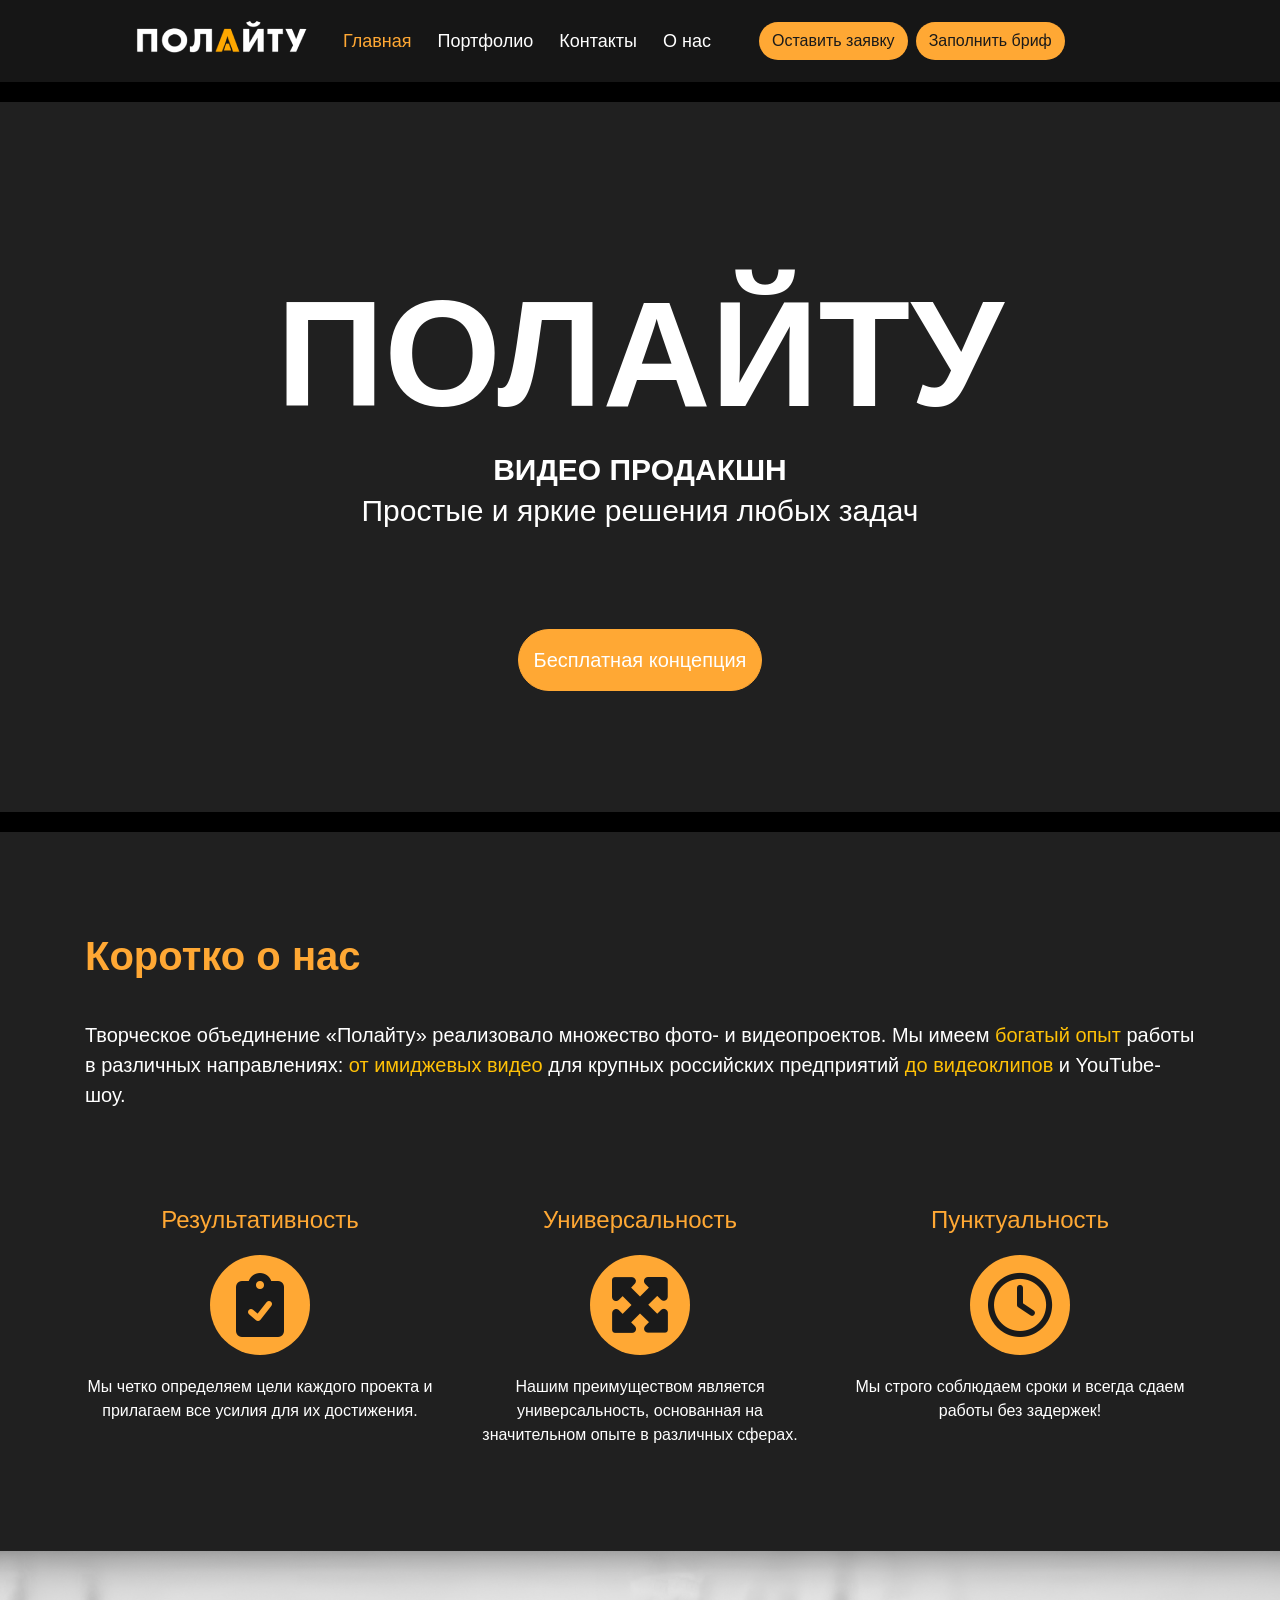
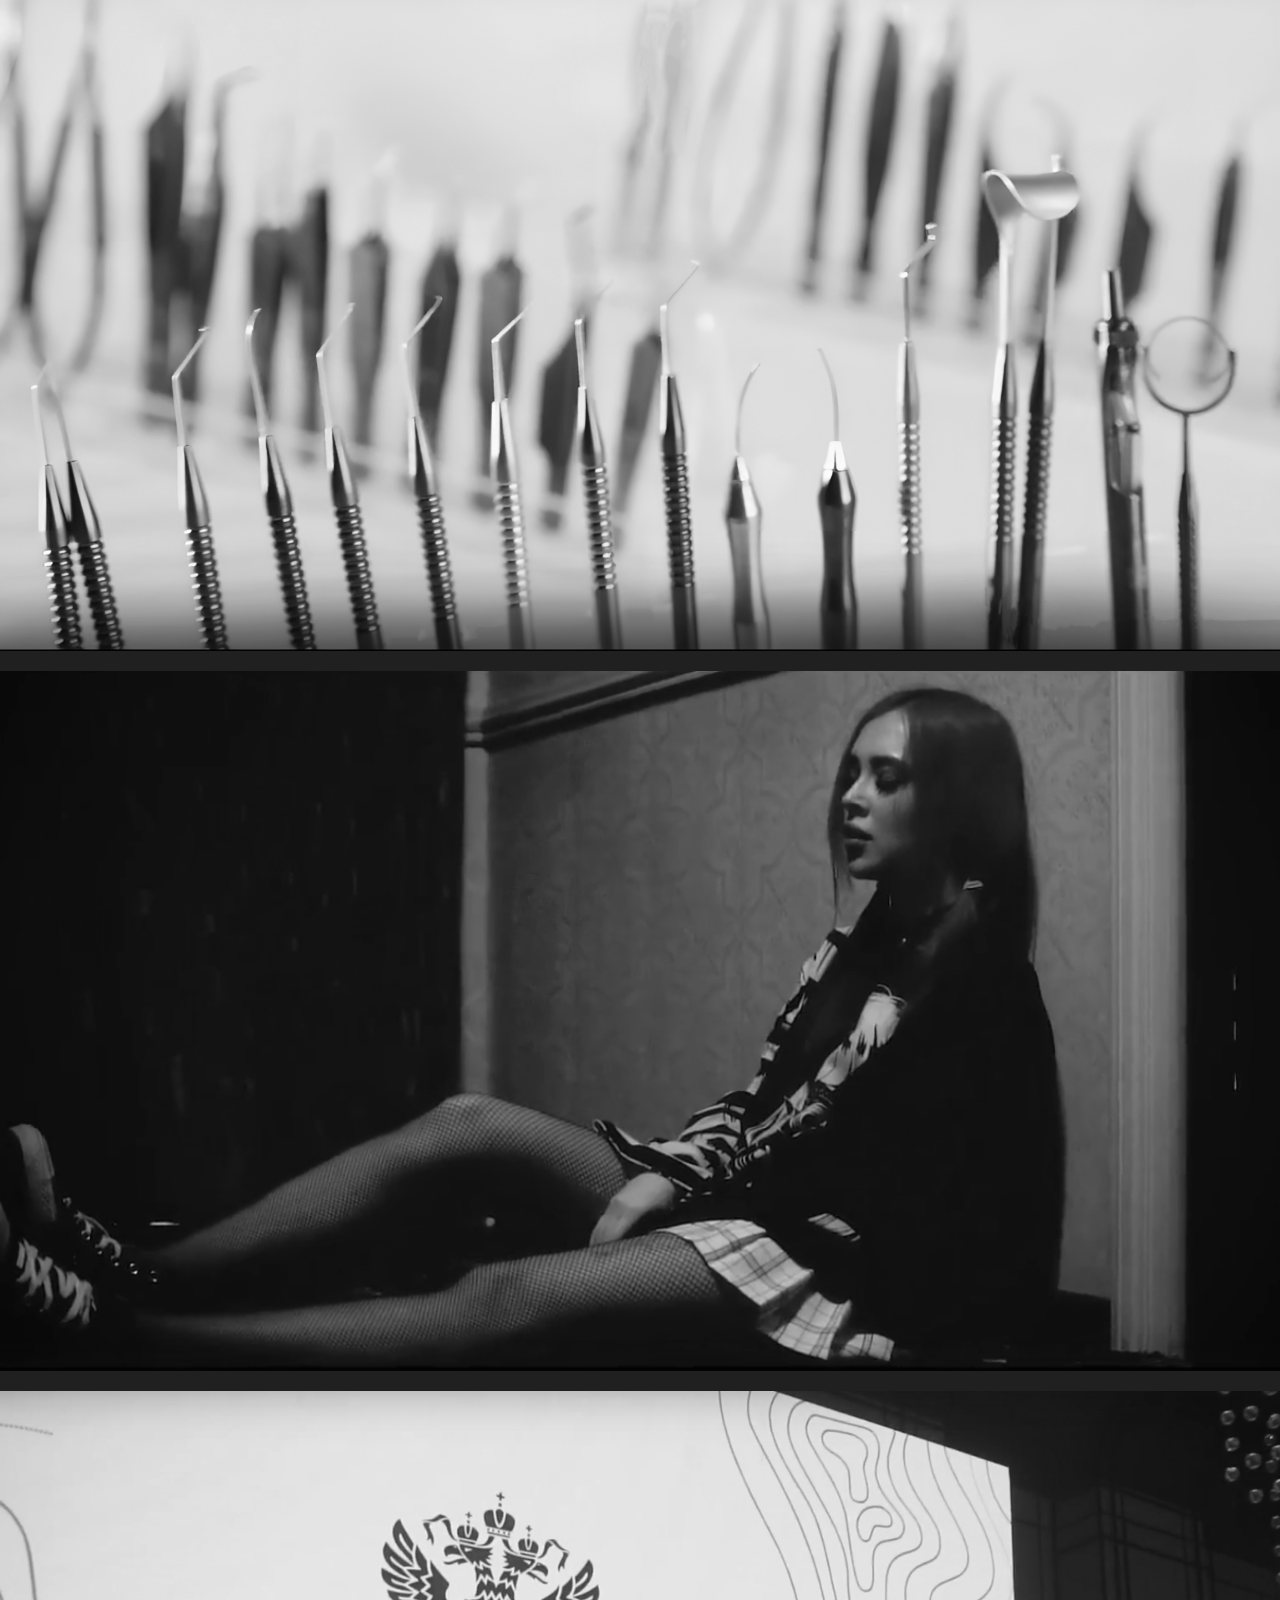
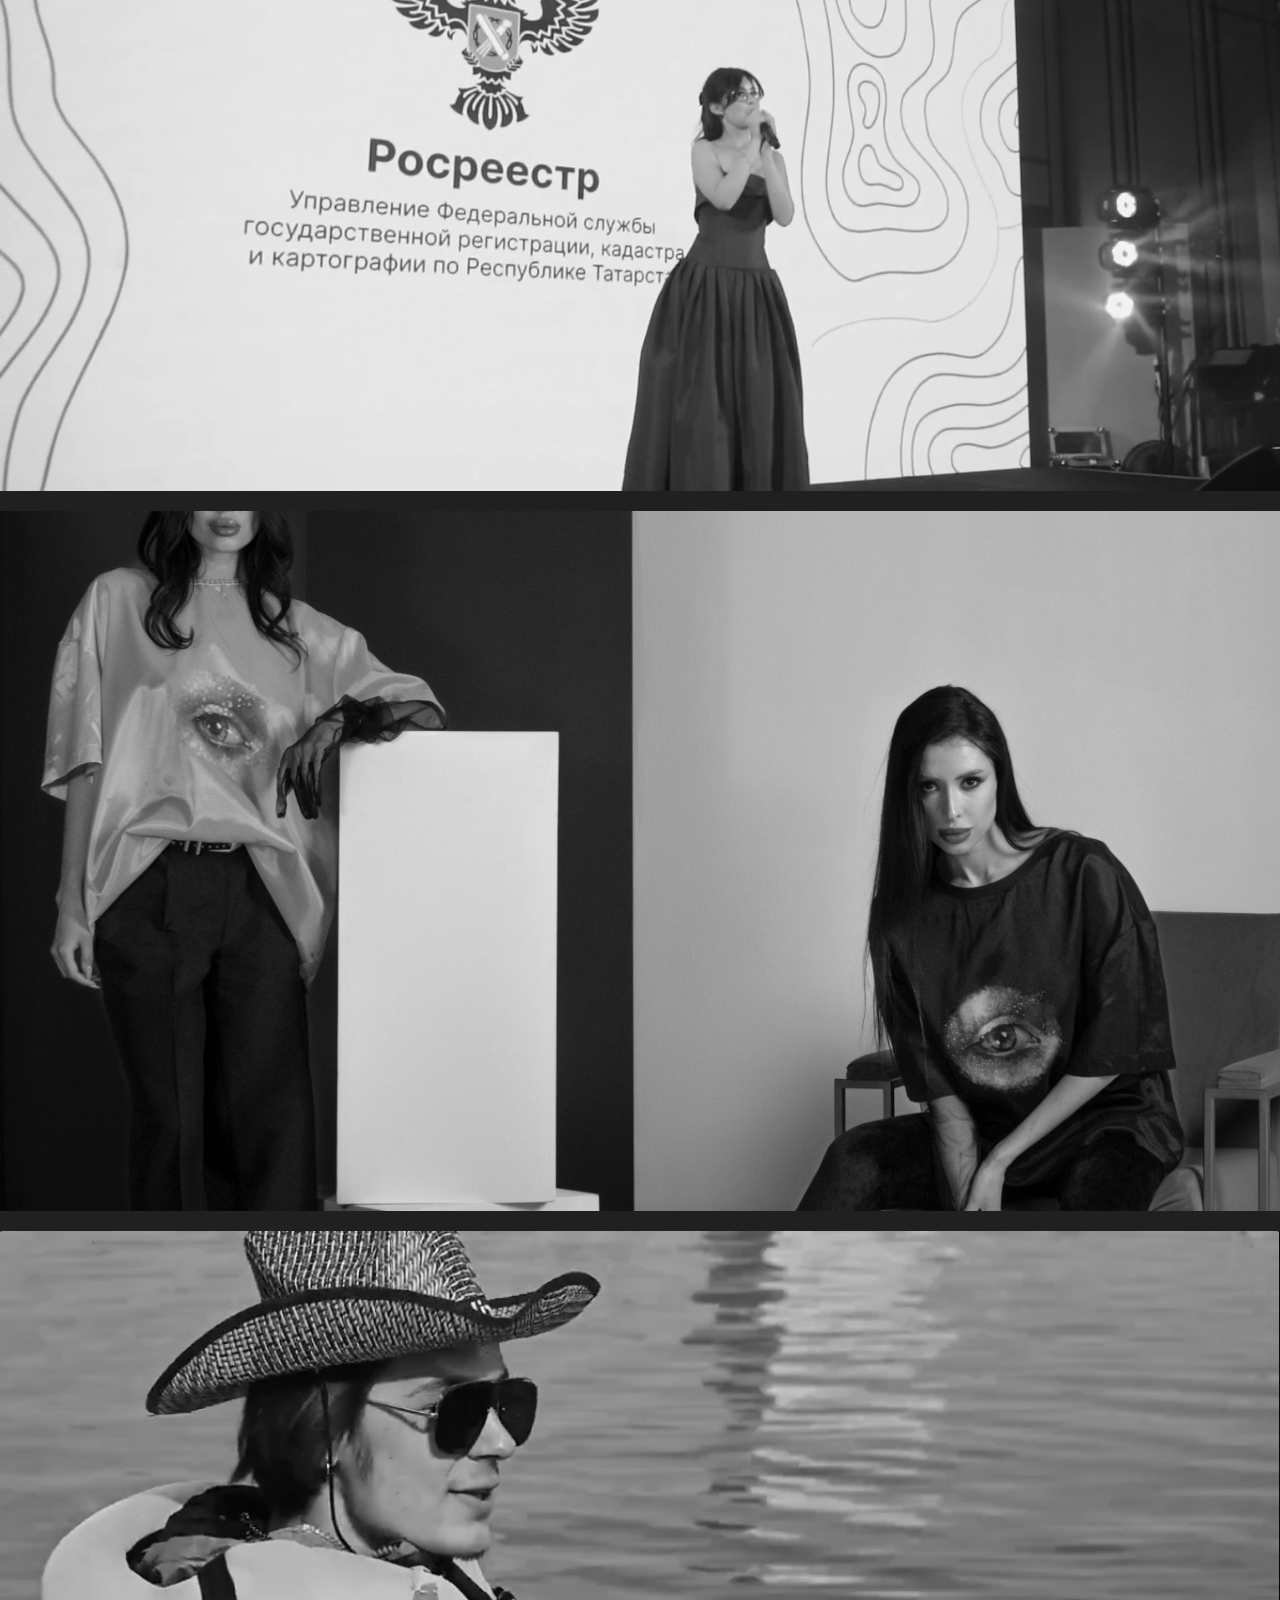
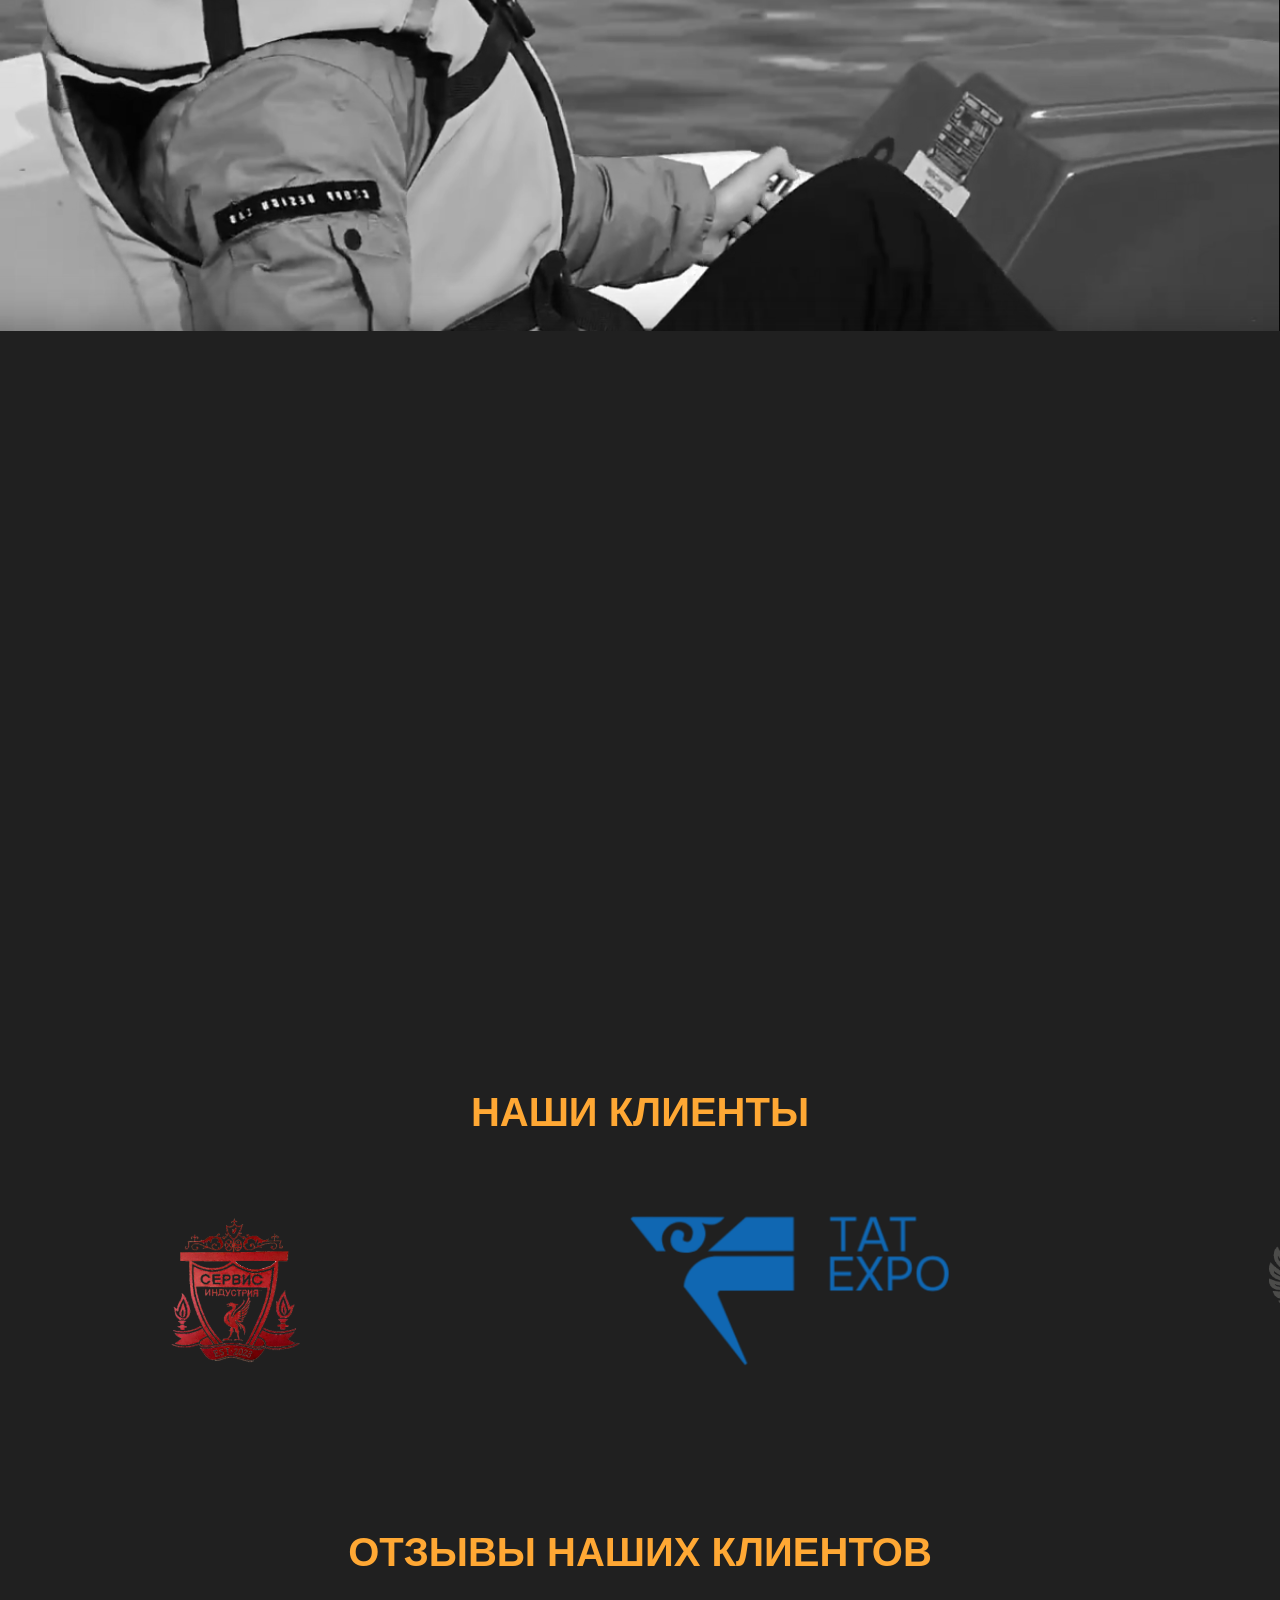
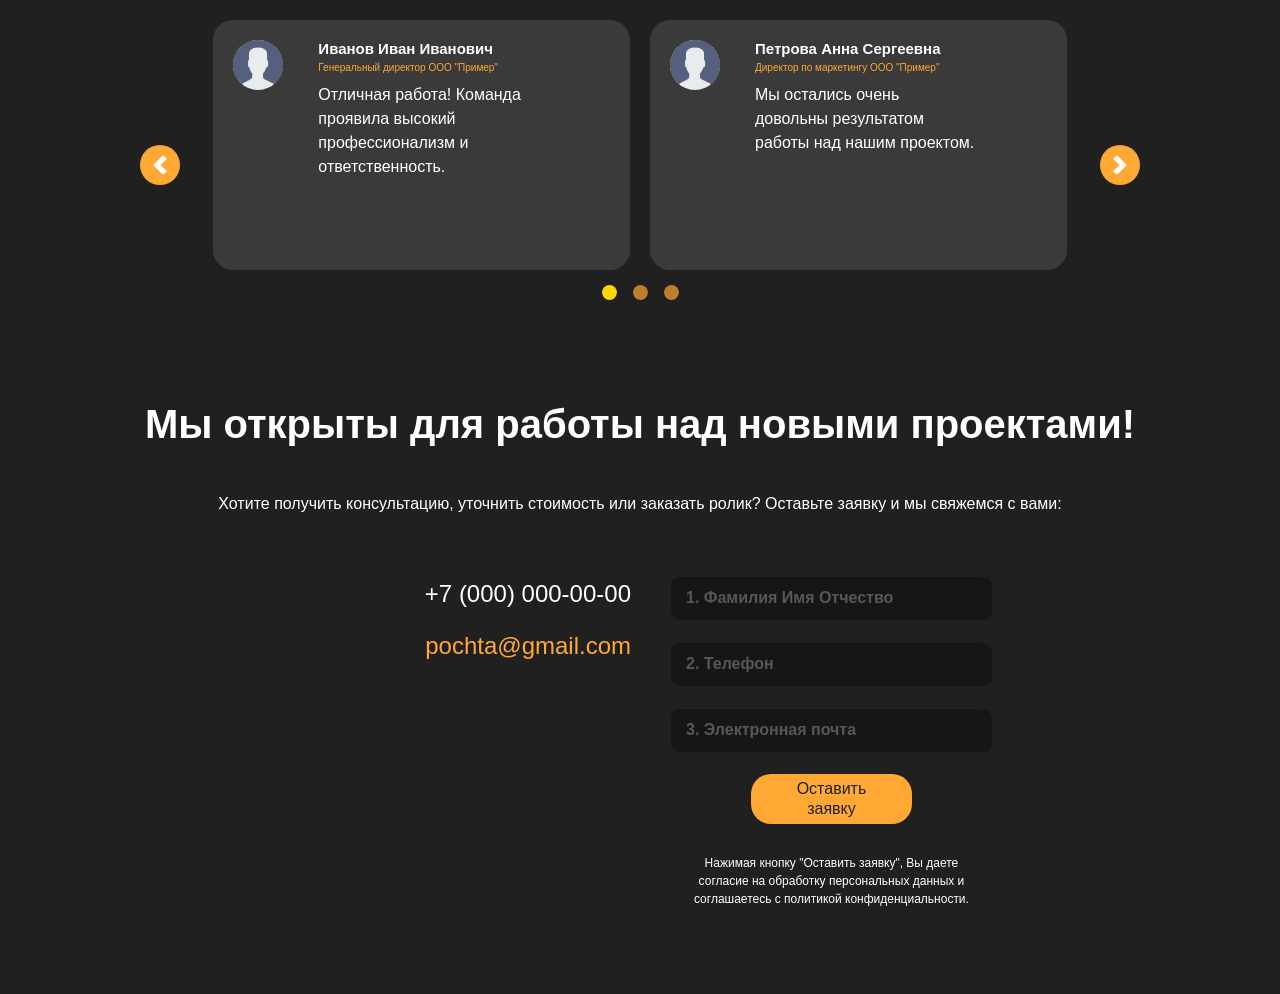
==== commit 19824d1a: "new" ====
--- a/index.html
+++ b/index.html
@@ -17,8 +17,8 @@
                     <li class="nav-item">
                         <img src="src/img/logo.png">
                     </li>
-                    <li class="nav-item p-d-flex active">
-                        <a class="nav-link" href="index.html">Главная</a>
+                    <li class="nav-item p-d-flex">
+                        <a class="nav-link active" href="index.html">Главная</a>
                     </li>
                     <li class="nav-item p-d-flex">
                         <a class="nav-link" href="portfolio.html">Портфолио</a>
@@ -32,13 +32,47 @@
                 </ul>
             </div>
             <div class="navbar-buttons d-flex justify-content-start col-4 col-xl-5">
-                <button class="btn btn-custom mr-2">Оставить заявку</button>
-                <button class="btn btn-custom">Заполнить бриф</button>
+                <button class="btn btn-custom mr-2"><a href="#">Оставить заявку</a></button>
+                <button class="btn btn-custom"><a href="brief.html">Заполнить бриф</a></button>
             </div>
         </div>
     </nav>
 </header>
 <body>
+    <button id="menu-toggle" class="menu-toggle">
+        <i class="fas fa-bars"></i>
+    </button>
+
+    <!-- Sliding menu -->
+    <div id="slide-menu" class="slide-menu" style="padding-top: 14px;">
+        <ul class="navbar-nav flex-column">
+            <li class="nav-item-menu">
+                <img src="src/img/logo.png" alt="Logo" class="menu-logo">
+            </li>
+            <li class="nav-item-menu p-d-flex active border-b">
+                <a class="nav-link active" href="index.html" style="font-size: 25px !important;">Главная</a>
+            </li>
+            <li class="nav-item-menu p-d-flex border-b">
+                <a class="nav-link" href="portfolio.html" style="font-size: 25px !important;">Портфолио</a>
+            </li>
+            <li class="nav-item-menu p-d-flex border-b">
+                <a class="nav-link" href="#" style="font-size: 25px !important;">Контакты</a>
+            </li>
+            <li class="nav-item-menu p-d-flex border-b">
+                <a class="nav-link" href="#" style="font-size: 25px !important;">О нас</a>
+            </li>
+            <li class="nav-item-menu mt-5">
+                <button class="btn btn-custom mr-2" style="font-size: 25px !important;"><a href="#">Оставить заявку</a></button>
+            </li>
+            <li class="nav-item-menu">
+                <button class="btn btn-custom" style="font-size: 25px !important;"><a href="brief.html">Заполнить бриф</a></button>
+            </li>
+        </ul>
+    </div>
+    <!-- Overlay -->
+    <div id="overlay" class="overlay"></div>
+    <script src="js/script.js"></script>
+
 
     <!-- main-video -->
     <div class="video-container">
@@ -94,34 +128,39 @@
     <!-- Cases -->
     <section class="imij mt-5">
         <div class="cases-content col-12 col-md-5 offset-md-7 text-center row">
-            <h1 class="align-self-center col-12 pt-5 mt-5 mb-sm-5">Имиджевые и рекламные ролики</h1>
+            <h1 id="imij-title" class="align-self-center col-12 pt-5 mt-5 mb-sm-5">Имиджевые и рекламные ролики</h1>
             <button class="btn btn-custom case-button mt-sm-5 align-self-xl-end col-8 offset-2 col-lg-6 offset-lg-3"><a>Открыть раздел</a></button>
         </div>
     </section>
-
-
+    
     <section class="klips">
         <div class="cases-content col-12 col-md-5 text-center row">
-            <h1 class="align-self-center col-12 pt-5 mt-5 mb-sm-5">Клипы</h1>
+            <h1 id="klips-title" class="align-self-center col-12 pt-5 mt-5 mb-sm-5">Клипы</h1>
             <button class="btn btn-custom case-button mt-sm-5 align-self-xl-end col-8 offset-2 col-lg-6 offset-lg-3"><a>Открыть раздел</a></button>
         </div>
     </section>
-
-
+    
     <section class="reports">
-        <div class="cases-content col-12 col-md-5 text-center row">
-            <h1 class="align-self-center col-12 pt-5 mt-5 mb-sm-5">Репортажи</h1>
+        <div class="cases-content col-12 col-md-5 offset-md-7 text-center row">
+            <h1 id="reports-title" class="align-self-center col-12 pt-5 mt-5 mb-sm-5">Репортажи</h1>
             <button class="btn btn-custom case-button mt-sm-5 align-self-xl-end col-8 offset-2 col-lg-6 offset-lg-3"><a>Открыть раздел</a></button>
         </div>
     </section>
-
-
+    
     <section class="photo">
         <div class="cases-content col-12 col-md-5 text-center row">
-            <h1 class="align-self-center col-12 pt-5 mt-5 mb-sm-5">Фото-<br>съёмка</h1>
+            <h1 id="photo-title" class="align-self-center col-12 pt-5 mt-5 mb-sm-5">Фото-<br>съёмка</h1>
             <button class="btn btn-custom case-button mt-sm-5 align-self-xl-end col-8 offset-2 col-lg-6 offset-lg-3"><a>Открыть раздел</a></button>
         </div>
     </section>
+    
+    <section class="social">
+        <div class="cases-content col-12 col-md-5 offset-md-7 text-center row">
+            <h1 id="social-title" class="align-self-center col-12 pt-5 mt-5 mb-sm-5">Видео для <br>соц. сетей</h1>
+            <button class="btn btn-custom case-button mt-sm-5 align-self-xl-end col-8 offset-2 col-lg-6 offset-lg-3"><a>Открыть раздел</a></button>
+        </div>
+    </section>
+    
 
 
     <!-- How we work -->
@@ -290,7 +329,7 @@
                         <div class="row review col-12 col-sm-10 col-xl-5" id="review-5">
                             <img src="src/img/i.webp" alt="Client 5">
                             <div class="review-content col-8">
-                                <h5>Иванов Иван Иванович</h5>
+                                <h5>Николаев Артур Денисович</h5>
                                 <p class="reviewer-position">Генеральный директор ООО "Пример"</p>
                                 <p class="review-p-2">Отличная работа! Команда проявила высокий профессионализм и ответственность.</p>
                             </div>
@@ -300,51 +339,7 @@
                         <div class="row review col-12 col-sm-10 col-xl-5" id="review-6">
                             <img src="src/img/i.webp" alt="Client 6">
                             <div class="review-content col-8">
-                                <h5>Петрова Анна Сергеевна</h5>
-                                <p class="reviewer-position">Директор по маркетингу ООО "Пример"</p>
-                                <p class="review-p-2">Мы остались очень довольны результатом работы над нашим проектом.</p>
-                            </div>
-                            <p class="hiden col-12">Мы остались очень довольны результатом работы над нашим проектом.</p>
-                        </div>
-                    </div>
-                </div>
-
-
-                <div class="carousel-item">
-                    <div class="review-wrapper d-flex justify-content-center">
-                        <!-- Второй отзыв -->
-                        <div class="row review col-12 col-sm-10 col-xl-5 hiden" id="review-2-h">
-                            <img src="src/img/i.webp" alt="Client 2">
-                            <div class="review-content col-8">
-                                <h5>Петрова Анна Сергеевна</h5>
-                                <p class="reviewer-position">Директор по маркетингу ООО "Пример"</p>
-                                <p class="review-p-2">Мы остались очень довольны результатом работы над нашим проектом.</p>
-                            </div>
-                            <p class="hiden">Мы остались очень довольны результатом работы над нашим проектом.</p>
-                        </div>
-                    </div>
-                </div>
-                <div class="carousel-item">
-                    <div class="review-wrapper d-flex justify-content-center">
-                        <!-- Четвертый отзыв -->
-                        <div class="row review col-12 col-sm-10 col-xl-5 hiden" id="review-4-h">
-                            <img src="src/img/i.webp" alt="Client 4">
-                            <div class="review-content col-8">
-                                <h5>Кузнецова Елена Владимировна</h5>
-                                <p class="reviewer-position">Менеджер по продажам ООО "Пример"</p>
-                                <p class="review-p-2">Ваша команда всегда была на связи и оперативно решала все возникающие вопросы.</p>
-                            </div>
-                            <p class="hiden">Ваша команда всегда была на связи и оперативно решала все возникающие вопросы.</p>
-                        </div>
-                    </div>
-                </div>
-                <div class="carousel-item">
-                    <div class="review-wrapper d-flex justify-content-center">
-                        <!-- Шестой отзыв -->
-                        <div class="row review col-12 col-sm-10 col-xl-5 hiden" id="review-6-h">
-                            <img src="src/img/i.webp" alt="Client 6">
-                            <div class="review-content col-8">
-                                <h5>Петрова Анна Сергеевна</h5>
+                                <h5>Юсупова Анна Сергеевна</h5>
                                 <p class="reviewer-position">Директор по маркетингу ООО "Пример"</p>
                                 <p class="review-p-2">Мы остались очень довольны результатом работы над нашим проектом.</p>
                             </div>
--- a/css/index.css
+++ b/css/index.css
@@ -150,14 +150,48 @@
 
 
 /*Кейсы*/
-.imij, .klips,
-.reports, .photo {
+.cases-content {
+    opacity: 0;
+    transition: opacity 0.5s ease-in-out, transform 0.5s cubic-bezier(0.4, 0, 0.2, 1);
+}
+
+.klips:hover .cases-content,
+.photo:hover .cases-content {
+    opacity: 1;
+    transform: translateX(0);
+}
+
+.klips .cases-content,
+.photo .cases-content {
+    transform: translateX(-50%);
+}
+
+.imij:hover .cases-content,
+.reports:hover .cases-content,
+.social:hover .cases-content {
+    opacity: 1;
+    transform: translateX(0);
+}
+
+.imij .cases-content,
+.reports .cases-content,
+.social .cases-content {
+    transform: translateX(50%);
+}
+
+.imij, .klips, .reports, .photo, .social {
     margin: 20px 0px;
     width: 100%;
     height: 800px;
-    background-size: cover; 
+    background-size: cover;
     background-position: center;
     background-repeat: no-repeat;
+    transition: filter 0.5s ease; 
+    filter: grayscale(100%); 
+}
+
+.imij:hover, .klips:hover, .reports:hover, .photo:hover, .social:hover {
+    filter: grayscale(0%); 
 }
 
 .klips h1, .reports h1, 
@@ -168,7 +202,8 @@
 
 .imij h1 {
     font-size: 70px;
-    color: rgba(106, 106, 106, 1);
+    font-weight: 600;
+    color: rgba(15, 51, 78, 1);
 }
 
 .klips h1 {
@@ -176,19 +211,26 @@
 }
 
 .reports h1 {
-    color: rgba(128, 213, 227, 1);
+    color: rgba(72, 255, 154, 1);
 }
 
 .photo h1 {
     color: rgba(188, 166, 151, 1);
 }
 
+.social h1 {
+    color: rgba(103, 65, 53, 1);
+    font-weight: 600;
+    font-size: 80px;
+}
+
 .imij {
-    background-image: url('/src/img/one.png');
+    background-image: url('/src/img/one_new.jpg');
+    background-size: 100% 100%;
 }
 
 .klips {
-    background-image: url('/src/img/two.png');
+    background-image: url('/src/img/two_new.png');
 }
 
 .reports {
@@ -197,6 +239,12 @@
 
 .photo {
     background-image: url('/src/img/four.jpg');
+}
+
+.social {
+    background-image: url('/src/img/five_new.png');
+    background-size: 100% 100%;
+    height: 700px;
 }
 
 .cases-content {
@@ -205,7 +253,7 @@
 }
 
 .imij .cases-content {
-    
+    background-color: rgba(219, 224, 230, 0.8);
 }
 
 .klips .cases-content {
@@ -213,11 +261,15 @@
 }
 
 .reports .cases-content {
-    background-color: rgba(36, 83, 112, 0.8);
+    background-color: rgba(0, 112, 50, 0.5);
 }
 
 .photo .cases-content {
     background-color: rgba(34, 48, 42, 0.8);
+}
+
+.social .cases-content {
+    background-color: rgba(255, 152, 121, 0.7);
 }
 
 .case-button { 
@@ -238,11 +290,11 @@
 }
 
 .imij .case-button {
-    background-color: rgba(106, 106, 106, 1) !important;
+    background-color: rgba(15, 51, 78, 1) !important;
 }
 
 .imij .case-button:hover {
-    background-color: rgba(150, 150, 150, 1) !important; 
+    background-color: rgb(28, 113, 177) !important; 
 }
 
 .klips .case-button {
@@ -254,11 +306,11 @@
 }
 
 .reports .case-button {
-    background-color: rgba(128, 213, 227, 1) !important;
+    background-color: rgba(72, 255, 154, 1) !important;
 }
 
 .reports .case-button:hover {
-    background-color: rgba(170, 220, 230, 1) !important; 
+    background-color: rgb(20, 254, 125) !important; 
 }
 
 .photo .case-button {
@@ -267,6 +319,14 @@
 
 .photo .case-button:hover {
     background-color: rgba(210, 190, 170, 1) !important; 
+}
+
+.social .case-button {
+    background-color: rgba(103, 65, 53, 1);
+}
+
+.social .case-button:hover {
+    background-color: rgb(144, 94, 79);
 }
 
 .case-button a {
@@ -274,8 +334,21 @@
     color: white !important;
 }
 
+#imij-title, #klips-title, #reports-title, #photo-title, #social-title {
+    transition: opacity 0.5s ease;
+}
+
+
+
+
 
 /*Шапка*/
+/* Existing styles */
+
+a.active {
+    color: #ffa834 !important;
+}
+
 .navbar {
     background-color: #161616;
 }
@@ -292,9 +365,9 @@
 
 .navbar ul li a.active {
     color: #ffa834;
-  }
-
-.btn-custom{
+}
+
+.btn-custom {
     background-color: #ffa834;
     color: #1a1a1a;
     border-radius: 30px;
@@ -309,14 +382,124 @@
     text-decoration: none;
     color: #1a1a1a;
 }
+
 a:hover {
-    color: #1a1a1a ;
+    color: #1a1a1a;
     text-decoration: none;
 }
 
-.navbar-buttons .active-button {
-    background-color: black;
-    color: #eaa03d;
+.active-button {
+    background-color: black !important;
+    color: #eaa03d !important;
+}
+
+/* New styles for the menu button and sliding menu */
+.menu-toggle {
+    position: fixed;
+    top: 20px;
+    right: 20px;
+    background-color: #ffa834;
+    border: none;
+    border-radius: 50%;
+    width: 50px;
+    height: 50px;
+    display: flex;
+    align-items: center;
+    justify-content: center;
+    cursor: pointer;
+    z-index: 1000;
+    display: none;
+}
+
+.nav-item-menu img {
+    padding-right: 40px;
+    padding-bottom: 10px;
+}
+
+.menu-toggle i {
+    color: black;
+    font-size: 24px;
+}
+
+.slide-menu {
+    position: fixed;
+    top: 0;
+    right: -320px;
+    width: 320px;
+    height: 100%;
+    background-color: #161616;
+    transition: right 0.3s ease;
+    z-index: 999;
+    overflow-y: auto;
+    padding: 20px;
+}
+
+.slide-menu ul {
+    list-style: none;
+    padding: 0;
+    margin: 0;
+}
+
+.slide-menu .nav-link {
+    color: white;
+    padding: 15px 20px;
+}
+
+.border-b {
+    border-bottom: 1px solid #444444;
+}
+
+.slide-menu .nav-link:hover {
+    background-color: #ffa834;
+    color: black;
+}
+
+.slide-menu .btn-custom {
+    width: calc(100% - 40px);
+    margin: 10px 20px;
+}
+
+.menu-logo {
+    display: block;
+    margin: 0 auto 20px;
+    max-width: 100%;
+    height: auto;
+}
+
+/* Overlay styles */
+.overlay {
+    position: fixed;
+    top: 0;
+    left: 0;
+    width: 100%;
+    height: 100%;
+    background-color: rgba(0, 0, 0, 0.5);
+    z-index: 998;
+    display: none;
+}
+
+@media (max-width: 992px) {
+    .menu-toggle {
+        display: flex;
+    }
+
+    .navbar-nav .nav-item:not(:first-child),
+    .navbar-buttons {
+        display: none;
+    }
+
+    .slide-menu.active {
+        right: 0;
+    }
+
+    .overlay.active {
+        display: block;
+    }
+
+    /* Hide the buttons on smaller screens */
+    .navbar-buttons .btn-custom {
+        display: none;
+    }
 }
 
 
@@ -408,7 +591,6 @@
     overflow: hidden;
     position: relative;
     width: 100%;
-    max-width: 1900px; 
     margin: 20px auto;
 }
 
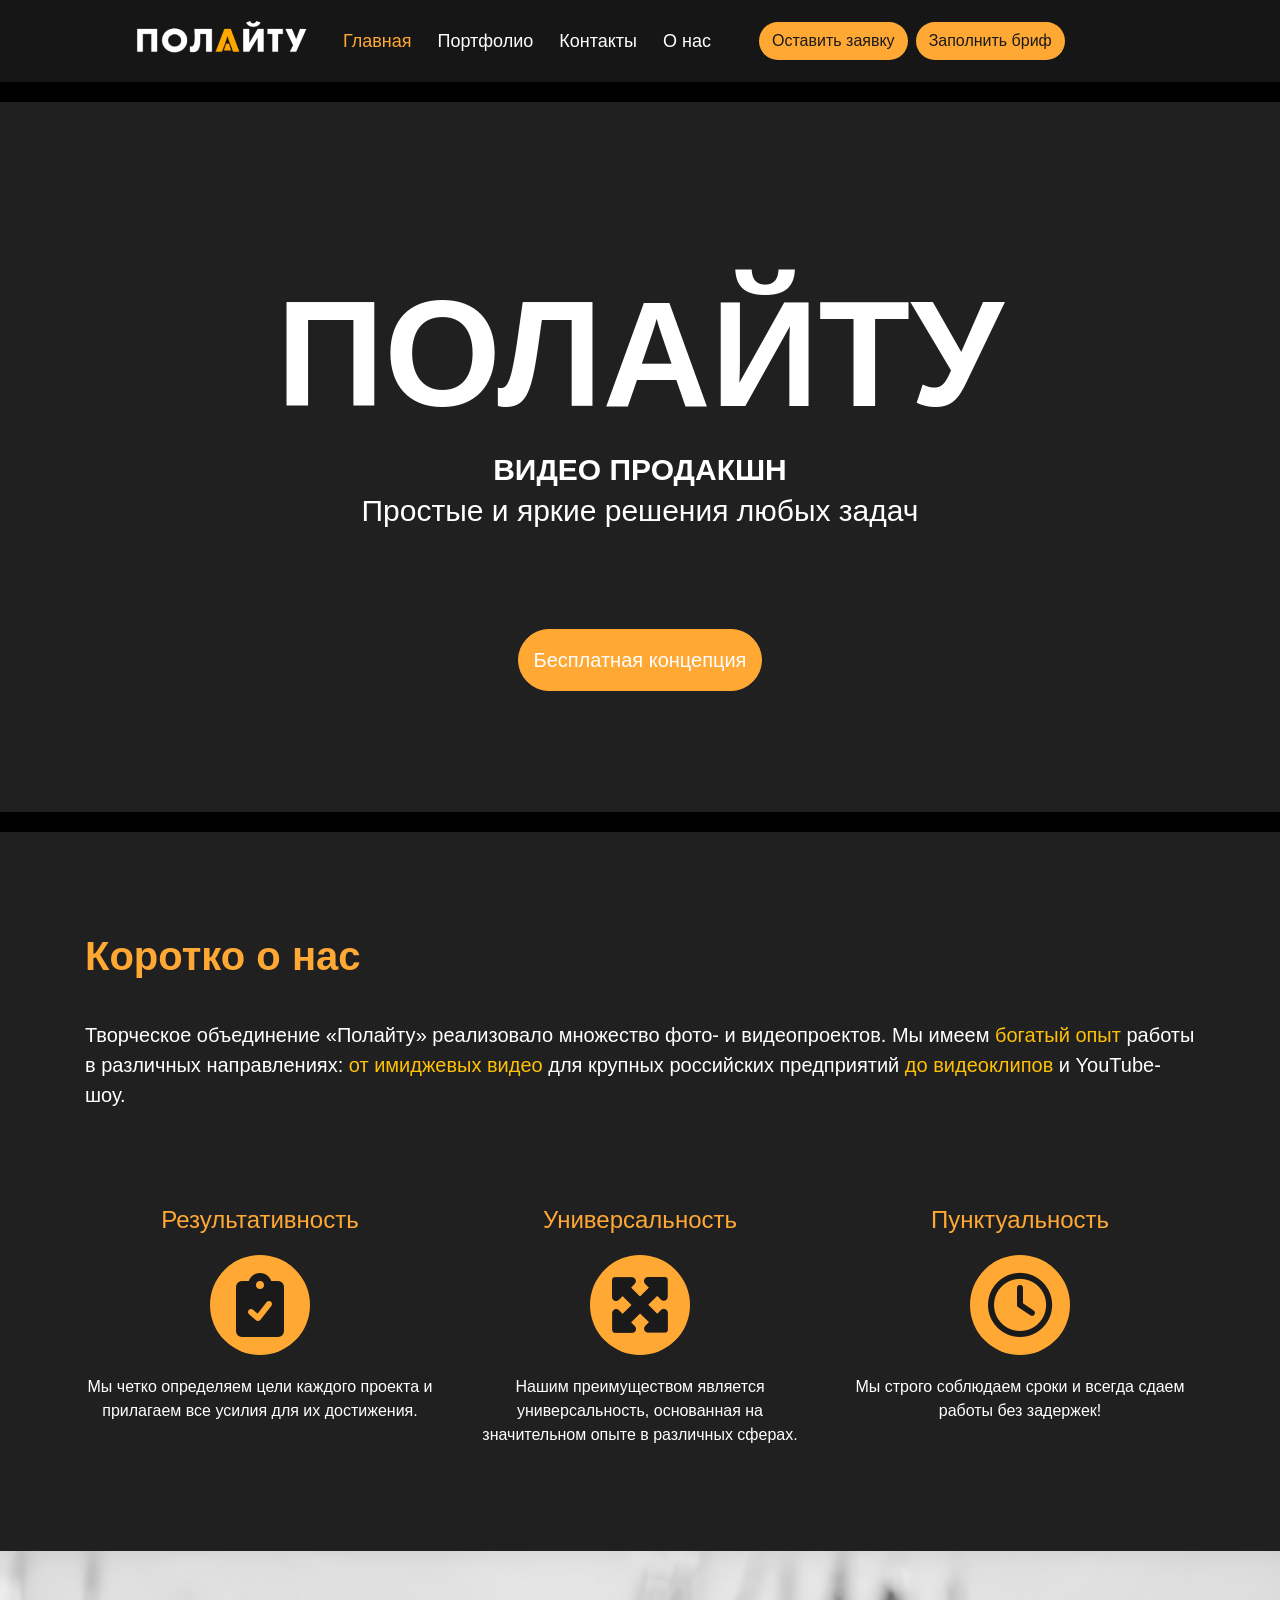
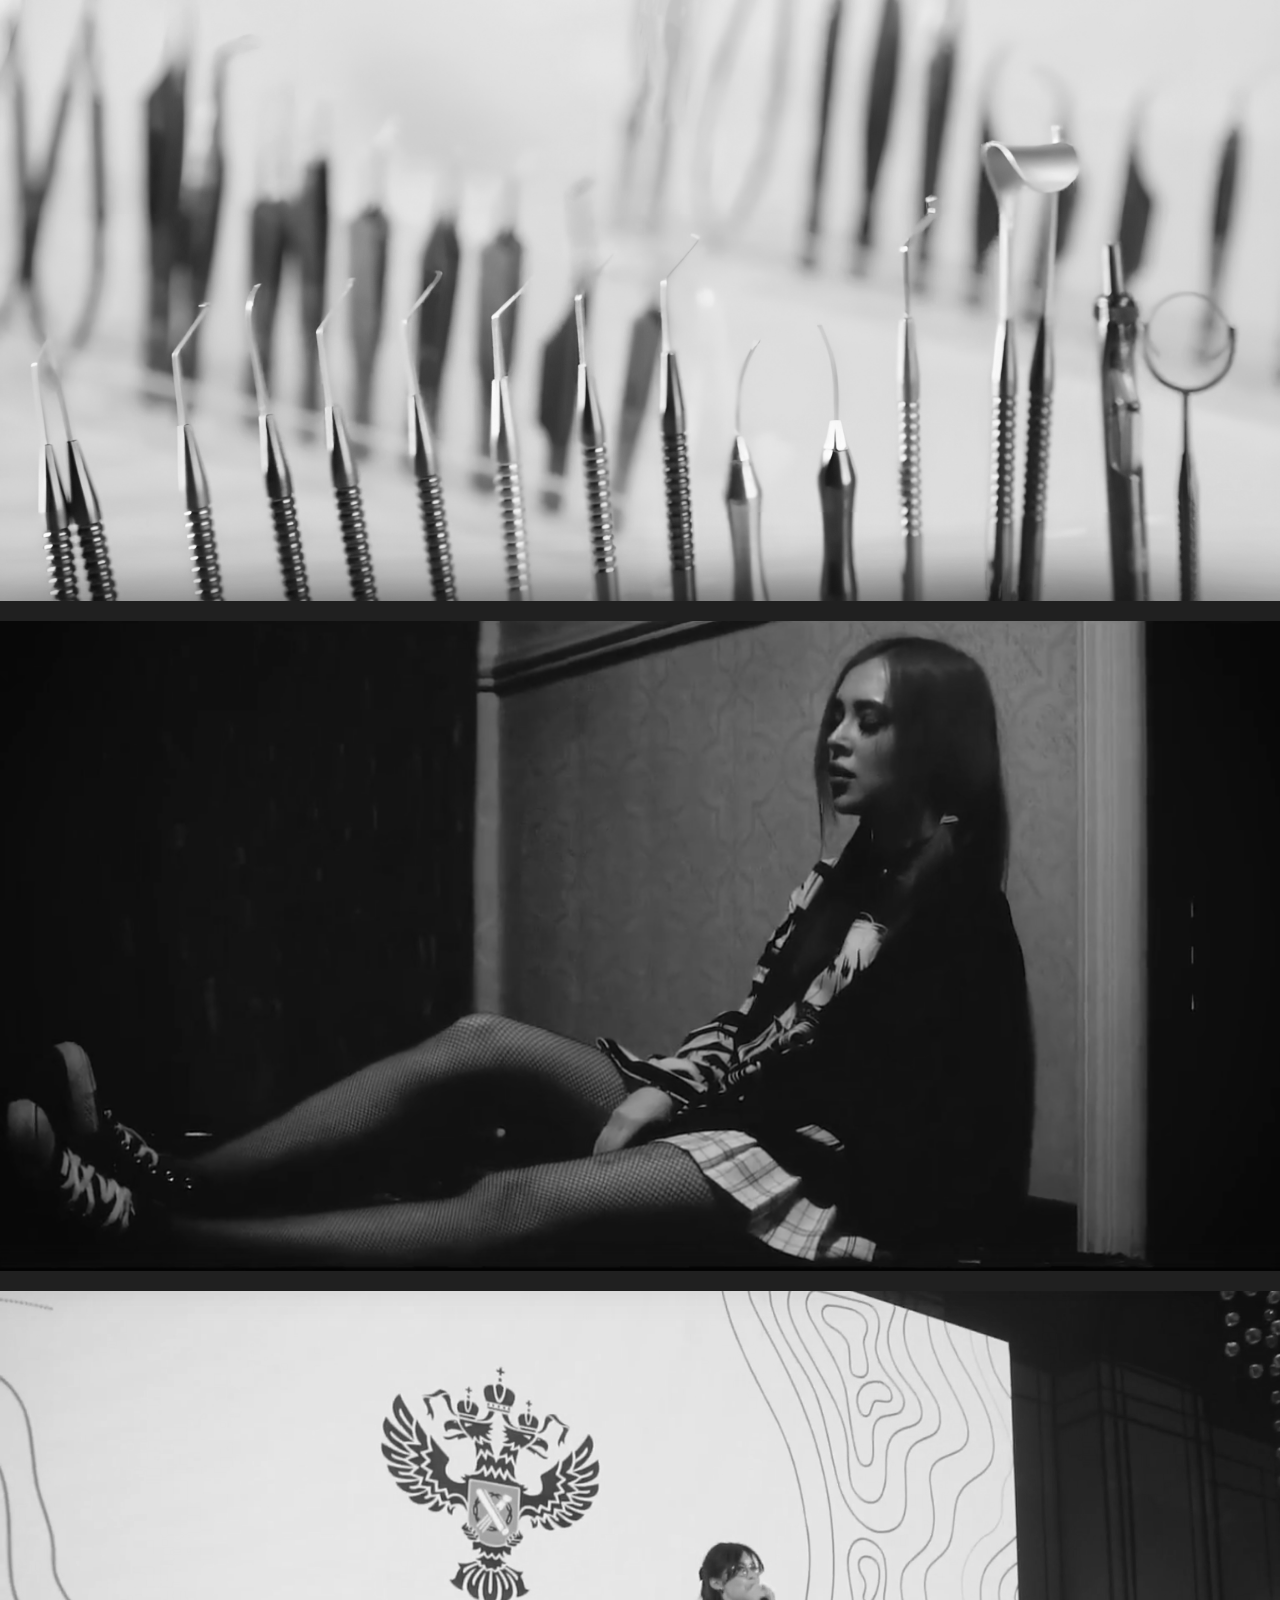
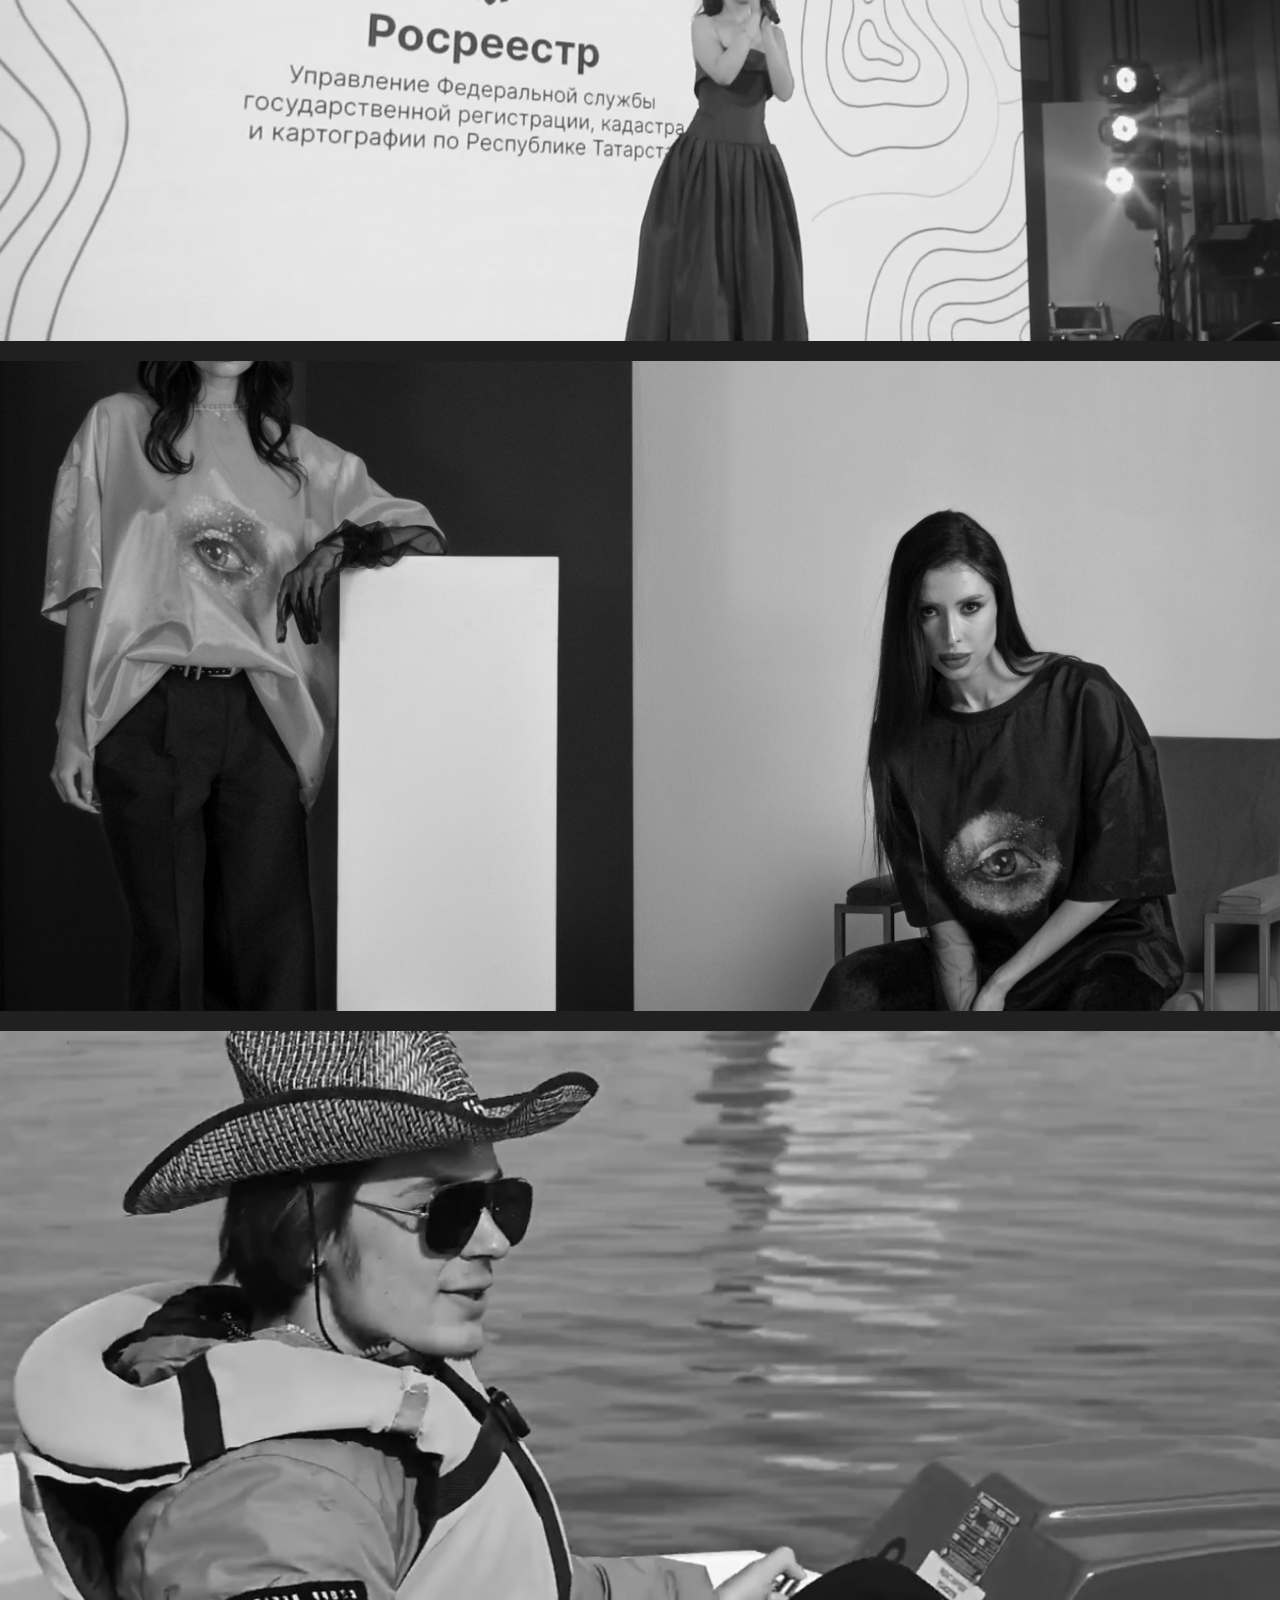
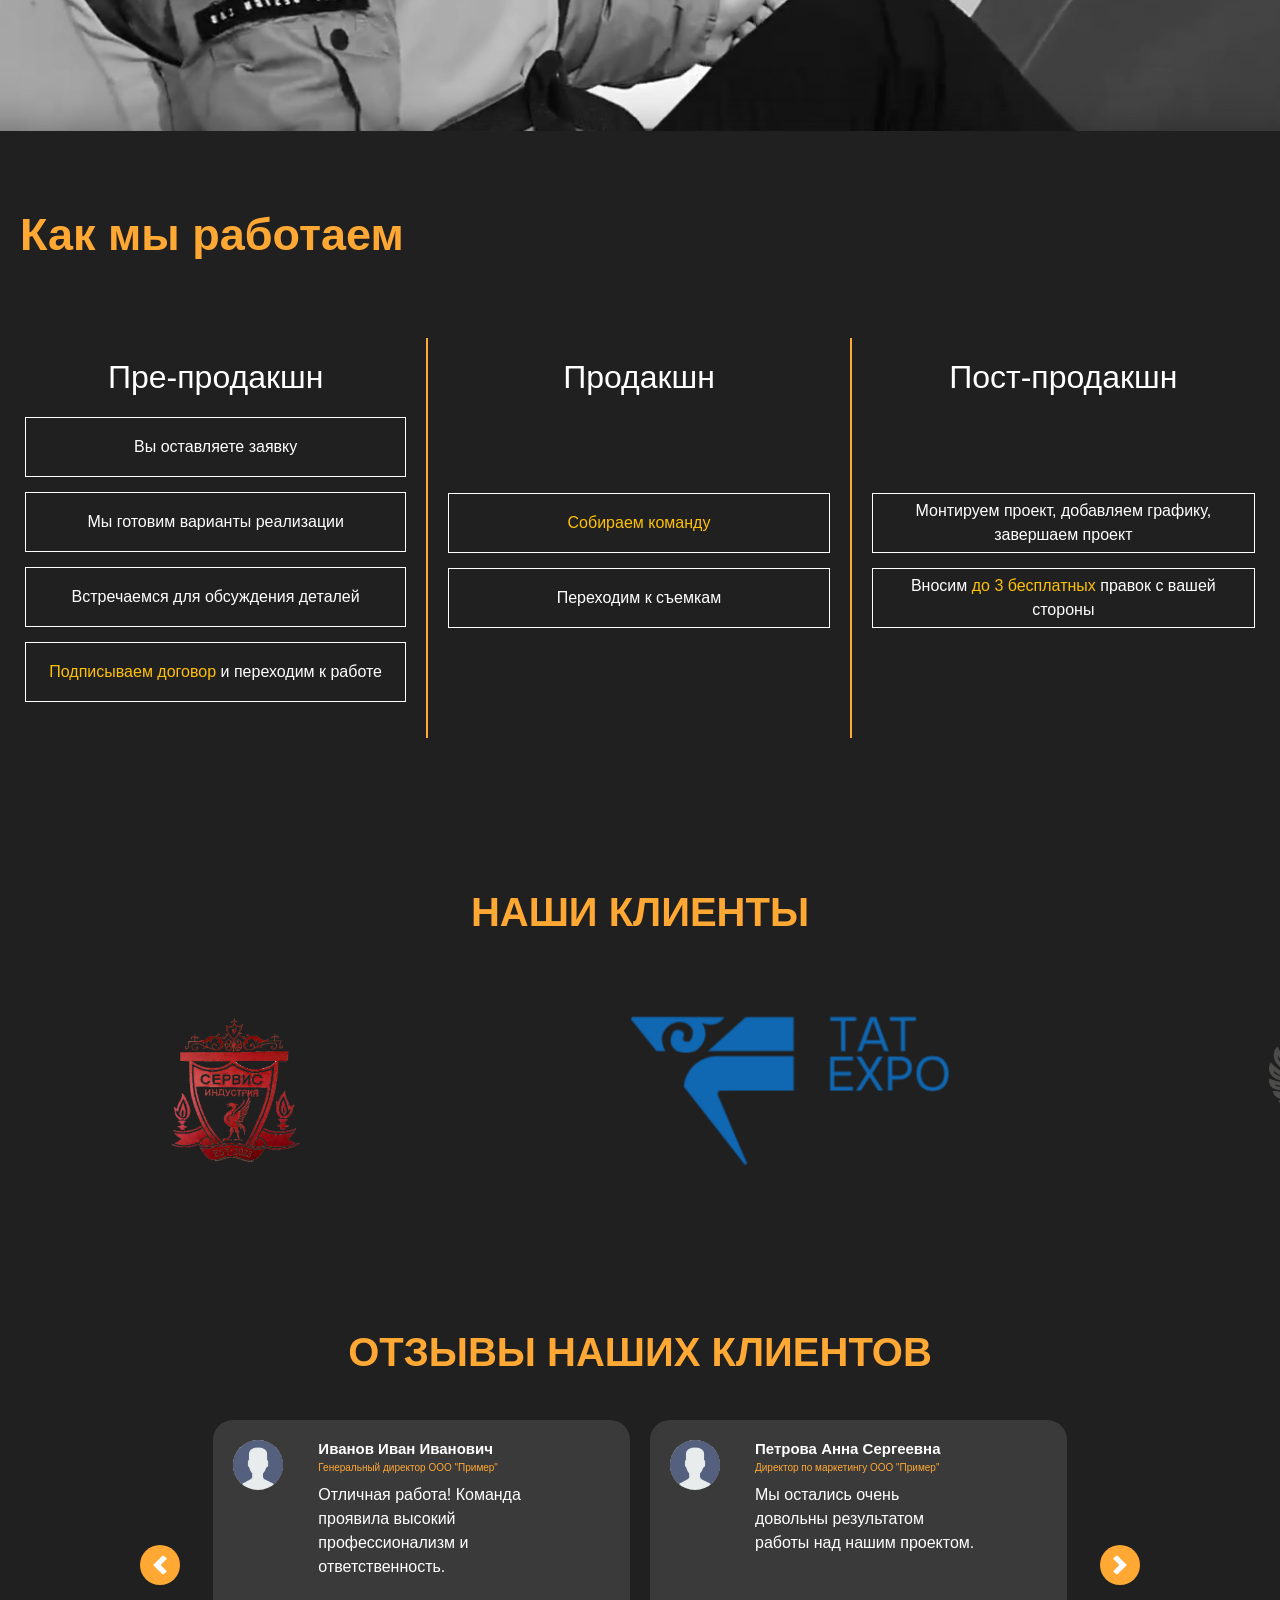
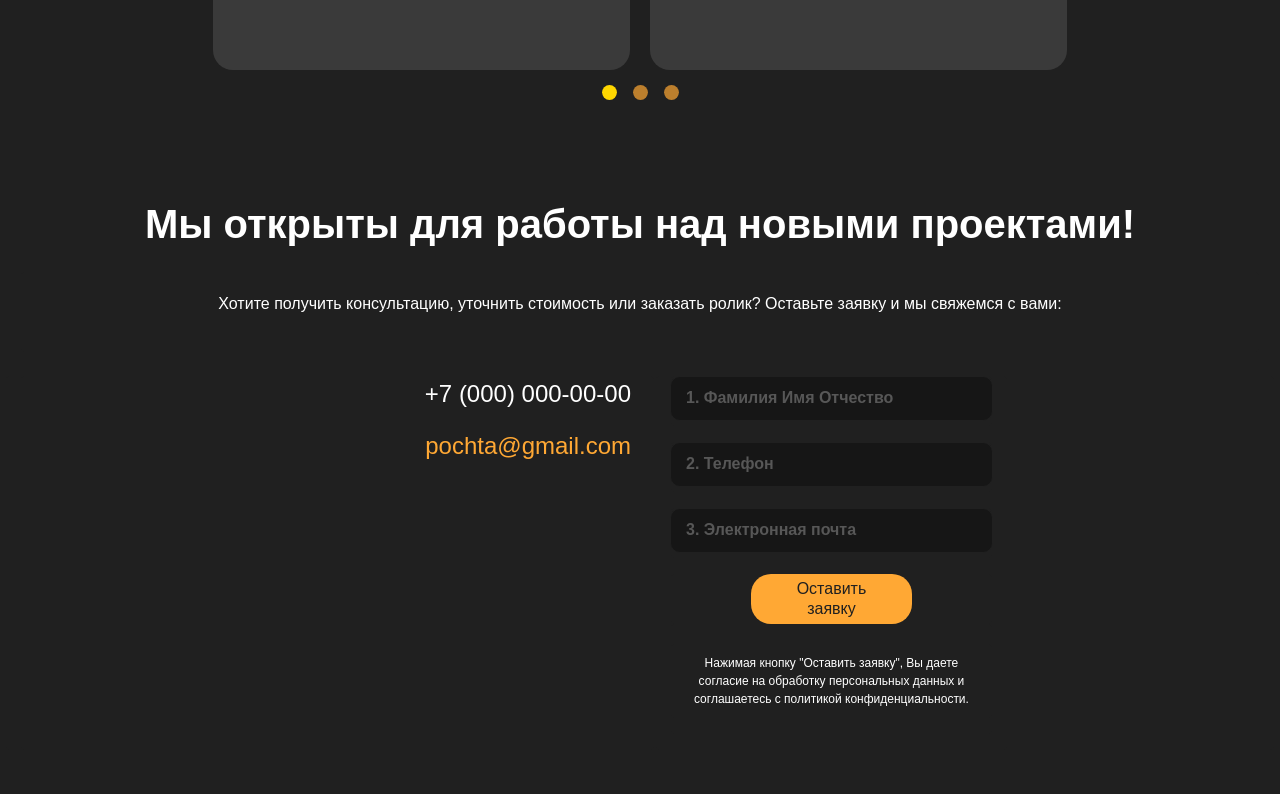
==== commit 0c7f777e: "Kaif" ====
--- a/index.html
+++ b/index.html
@@ -15,7 +15,7 @@
             <div class="navbar-collapse justify-content-end col-8 col-xl-7" id="navbarNav">
                 <ul class="navbar-nav">
                     <li class="nav-item">
-                        <img src="src/img/logo.png">
+                        <img src="src/img/main/logo.png">
                     </li>
                     <li class="nav-item p-d-flex">
                         <a class="nav-link active" href="index.html">Главная</a>
@@ -47,7 +47,7 @@
     <div id="slide-menu" class="slide-menu" style="padding-top: 14px;">
         <ul class="navbar-nav flex-column">
             <li class="nav-item-menu">
-                <img src="src/img/logo.png" alt="Logo" class="menu-logo">
+                <img src="src/img/main/logo.png" alt="Logo" class="menu-logo">
             </li>
             <li class="nav-item-menu p-d-flex active border-b">
                 <a class="nav-link active" href="index.html" style="font-size: 25px !important;">Главная</a>
@@ -71,7 +71,6 @@
     </div>
     <!-- Overlay -->
     <div id="overlay" class="overlay"></div>
-    <script src="js/script.js"></script>
 
 
     <!-- main-video -->
@@ -178,14 +177,14 @@
           </div>
           <div class="work col-7 col-lg-4 text-center yellow-border">
             <h2>Продакшн</h2>
-            <ul class="list-unstyled">
+            <ul class="list-unstyled mtt-rem1">
               <li class="p-d-flex"><p><span class="text-warning">Собираем команду</span></p></li>
               <li class="p-d-flex"><p>Переходим к съемкам</p></li>
             </ul>
           </div>
           <div class="work col-7 col-lg-4 text-center">
             <h2>Пост-продакшн</h2>
-            <ul class="list-unstyled">
+            <ul class="list-unstyled mtt-rem2">
               <li class="p-d-flex"><p>Монтируем проект, добавляем графику, завершаем проект</p></li>
               <li class="p-d-flex"><p>Вносим <span class="text-warning">до 3 бесплатных</span> правок с вашей стороны</p></li>
             </ul>
@@ -199,57 +198,57 @@
         <div class="client-carousel">
             <div class="client-carousel-inner">
                 <div class="client-carousel-item">
-                    <img src="src/img/service.png" alt="Client 1">
-                    <img src="src/img/tat-expo.png" alt="Client 2">
-                    <img src="src/img/rosreestr.png" alt="Client 3">
-                    <img src="src/img/mediatech.png" alt="Client 4">
-                    <img src="src/img/service.png" alt="Client 1">
-                    <img src="src/img/tat-expo.png" alt="Client 2">
-                    <img src="src/img/rosreestr.png" alt="Client 3">
-                    <img src="src/img/mediatech.png" alt="Client 4">
-                    <img src="src/img/service.png" alt="Client 1">
-                    <img src="src/img/tat-expo.png" alt="Client 2">
-                    <img src="src/img/rosreestr.png" alt="Client 3">
-                    <img src="src/img/mediatech.png" alt="Client 4">
-                    <img src="src/img/service.png" alt="Client 1">
-                    <img src="src/img/tat-expo.png" alt="Client 2">
-                    <img src="src/img/rosreestr.png" alt="Client 3">
-                    <img src="src/img/mediatech.png" alt="Client 4">
-                    <img src="src/img/service.png" alt="Client 1">
-                    <img src="src/img/tat-expo.png" alt="Client 2">
-                    <img src="src/img/rosreestr.png" alt="Client 3">
-                    <img src="src/img/mediatech.png" alt="Client 4">
-                    <img src="src/img/service.png" alt="Client 1">
-                    <img src="src/img/tat-expo.png" alt="Client 2">
-                    <img src="src/img/rosreestr.png" alt="Client 3">
-                    <img src="src/img/mediatech.png" alt="Client 4">
+                    <img src="src/img/companies/service.png" alt="Client 1">
+                    <img src="src/img/companies/tat-expo.png" alt="Client 2">
+                    <img src="src/img/companies/rosreestr.png" alt="Client 3">
+                    <img src="src/img/companies/mediatech.png" alt="Client 4">
+                    <img src="src/img/companies/service.png" alt="Client 1">
+                    <img src="src/img/companies/tat-expo.png" alt="Client 2">
+                    <img src="src/img/companies/rosreestr.png" alt="Client 3">
+                    <img src="src/img/companies/mediatech.png" alt="Client 4">
+                    <img src="src/img/companies/service.png" alt="Client 1">
+                    <img src="src/img/companies/tat-expo.png" alt="Client 2">
+                    <img src="src/img/companies/rosreestr.png" alt="Client 3">
+                    <img src="src/img/companies/mediatech.png" alt="Client 4">
+                    <img src="src/img/companies/service.png" alt="Client 1">
+                    <img src="src/img/companies/tat-expo.png" alt="Client 2">
+                    <img src="src/img/companies/rosreestr.png" alt="Client 3">
+                    <img src="src/img/companies/mediatech.png" alt="Client 4">
+                    <img src="src/img/companies/service.png" alt="Client 1">
+                    <img src="src/img/companies/tat-expo.png" alt="Client 2">
+                    <img src="src/img/companies/rosreestr.png" alt="Client 3">
+                    <img src="src/img/companies/mediatech.png" alt="Client 4">
+                    <img src="src/img/companies/service.png" alt="Client 1">
+                    <img src="src/img/companies/tat-expo.png" alt="Client 2">
+                    <img src="src/img/companies/rosreestr.png" alt="Client 3">
+                    <img src="src/img/companies/mediatech.png" alt="Client 4">
                     <!-- Добавьте больше изображений по мере необходимости -->
                 </div>
                 <div class="client-carousel-item">
-                    <img src="src/img/service.png" alt="Client 1">
-                    <img src="src/img/tat-expo.png" alt="Client 2">
-                    <img src="src/img/rosreestr.png" alt="Client 3">
-                    <img src="src/img/mediatech.png" alt="Client 4">
-                    <img src="src/img/service.png" alt="Client 1">
-                    <img src="src/img/tat-expo.png" alt="Client 2">
-                    <img src="src/img/rosreestr.png" alt="Client 3">
-                    <img src="src/img/mediatech.png" alt="Client 4">
-                    <img src="src/img/service.png" alt="Client 1">
-                    <img src="src/img/tat-expo.png" alt="Client 2">
-                    <img src="src/img/rosreestr.png" alt="Client 3">
-                    <img src="src/img/mediatech.png" alt="Client 4">
-                    <img src="src/img/service.png" alt="Client 1">
-                    <img src="src/img/tat-expo.png" alt="Client 2">
-                    <img src="src/img/rosreestr.png" alt="Client 3">
-                    <img src="src/img/mediatech.png" alt="Client 4">
-                    <img src="src/img/service.png" alt="Client 1">
-                    <img src="src/img/tat-expo.png" alt="Client 2">
-                    <img src="src/img/rosreestr.png" alt="Client 3">
-                    <img src="src/img/mediatech.png" alt="Client 4">
-                    <img src="src/img/service.png" alt="Client 1">
-                    <img src="src/img/tat-expo.png" alt="Client 2">
-                    <img src="src/img/rosreestr.png" alt="Client 3">
-                    <img src="src/img/mediatech.png" alt="Client 4">
+                    <img src="src/img/companies/service.png" alt="Client 1">
+                    <img src="src/img/companies/tat-expo.png" alt="Client 2">
+                    <img src="src/img/companies/rosreestr.png" alt="Client 3">
+                    <img src="src/img/companies/mediatech.png" alt="Client 4">
+                    <img src="src/img/companies/service.png" alt="Client 1">
+                    <img src="src/img/companies/tat-expo.png" alt="Client 2">
+                    <img src="src/img/companies/rosreestr.png" alt="Client 3">
+                    <img src="src/img/companies/mediatech.png" alt="Client 4">
+                    <img src="src/img/companies/service.png" alt="Client 1">
+                    <img src="src/img/companies/tat-expo.png" alt="Client 2">
+                    <img src="src/img/companies/rosreestr.png" alt="Client 3">
+                    <img src="src/img/companies/mediatech.png" alt="Client 4">
+                    <img src="src/img/companies/service.png" alt="Client 1">
+                    <img src="src/img/companies/tat-expo.png" alt="Client 2">
+                    <img src="src/img/companies/rosreestr.png" alt="Client 3">
+                    <img src="src/img/companies/mediatech.png" alt="Client 4">
+                    <img src="src/img/companies/service.png" alt="Client 1">
+                    <img src="src/img/companies/tat-expo.png" alt="Client 2">
+                    <img src="src/img/companies/rosreestr.png" alt="Client 3">
+                    <img src="src/img/companies/mediatech.png" alt="Client 4">
+                    <img src="src/img/companies/service.png" alt="Client 1">
+                    <img src="src/img/companies/tat-expo.png" alt="Client 2">
+                    <img src="src/img/companies/rosreestr.png" alt="Client 3">
+                    <img src="src/img/companies/mediatech.png" alt="Client 4">
                     <!-- Повторите изображения для бесконечного эффекта -->
                 </div>
             </div>
@@ -279,7 +278,7 @@
                     <div class="review-wrapper d-flex justify-content-center">
                         <!-- Первый отзыв -->
                         <div class="row review col-12 col-sm-10 col-xl-5" id="review-1">
-                            <img src="src/img/i.webp" alt="Client 1">
+                            <img src="src/img/main/i.webp" alt="Client 1">
                             <div class="review-content col-8">
                                 <h5>Иванов Иван Иванович</h5>
                                 <p class="reviewer-position">Генеральный директор ООО "Пример"</p>
@@ -289,7 +288,7 @@
                         </div>
                         <!-- Второй отзыв -->
                         <div class="row review col-12 col-sm-10 col-xl-5" id="review-2">
-                            <img src="src/img/i.webp" alt="Client 2">
+                            <img src="src/img/main/i.webp" alt="Client 2">
                             <div class="review-content col-8">
                                 <h5>Петрова Анна Сергеевна</h5>
                                 <p class="reviewer-position">Директор по маркетингу ООО "Пример"</p>
@@ -303,7 +302,7 @@
                     <div class="review-wrapper d-flex justify-content-center">
                         <!-- Третий отзыв -->
                         <div class="row review col-12 col-sm-10 col-xl-5" id="review-3">
-                            <img src="src/img/i.webp" alt="Client 3">
+                            <img src="src/img/main/i.webp" alt="Client 3">
                             <div class="review-content col-8">
                                 <h5>Сидоров Петр Викторович</h5>
                                 <p class="reviewer-position">CEO ООО "Пример"</p>
@@ -313,7 +312,7 @@
                         </div>
                         <!-- Четвертый отзыв -->
                         <div class="row review col-12 col-sm-10 col-xl-5" id="review-4">
-                            <img src="src/img/i.webp" alt="Client 4">
+                            <img src="src/img/main/i.webp" alt="Client 4">
                             <div class="review-content col-8">
                                 <h5>Кузнецова Елена Владимировна</h5>
                                 <p class="reviewer-position">Менеджер по продажам ООО "Пример"</p>
@@ -327,7 +326,7 @@
                     <div class="review-wrapper d-flex justify-content-center">
                         <!-- Пятый отзыв -->
                         <div class="row review col-12 col-sm-10 col-xl-5" id="review-5">
-                            <img src="src/img/i.webp" alt="Client 5">
+                            <img src="src/img/main/i.webp" alt="Client 5">
                             <div class="review-content col-8">
                                 <h5>Николаев Артур Денисович</h5>
                                 <p class="reviewer-position">Генеральный директор ООО "Пример"</p>
@@ -337,7 +336,7 @@
                         </div>
                         <!-- Шестой отзыв -->
                         <div class="row review col-12 col-sm-10 col-xl-5" id="review-6">
-                            <img src="src/img/i.webp" alt="Client 6">
+                            <img src="src/img/main/i.webp" alt="Client 6">
                             <div class="review-content col-8">
                                 <h5>Юсупова Анна Сергеевна</h5>
                                 <p class="reviewer-position">Директор по маркетингу ООО "Пример"</p>
@@ -408,5 +407,6 @@
     <script src="https://code.jquery.com/jquery-3.5.1.slim.min.js"></script>
     <script src="https://cdn.jsdelivr.net/npm/@popperjs/core@2.5.4/dist/umd/popper.min.js"></script>
     <script src="https://stackpath.bootstrapcdn.com/bootstrap/4.5.2/js/bootstrap.min.js"></script>
+    <script src="js/script.js"></script>
 </body>
 </html>
--- a/css/index.css
+++ b/css/index.css
@@ -155,6 +155,18 @@
     transition: opacity 0.5s ease-in-out, transform 0.5s cubic-bezier(0.4, 0, 0.2, 1);
 }
 
+.imij, .klips, .reports, .photo, .social {
+    margin: 20px 0px;
+    width: 100%;
+    height: 800px;
+    background-size: cover; 
+    background-position: center;
+    background-repeat: no-repeat;
+    transition: filter 0.5s ease; 
+    filter: grayscale(100%); 
+    overflow: hidden;
+}
+
 .klips:hover .cases-content,
 .photo:hover .cases-content {
     opacity: 1;
@@ -179,16 +191,7 @@
     transform: translateX(50%);
 }
 
-.imij, .klips, .reports, .photo, .social {
-    margin: 20px 0px;
-    width: 100%;
-    height: 800px;
-    background-size: cover;
-    background-position: center;
-    background-repeat: no-repeat;
-    transition: filter 0.5s ease; 
-    filter: grayscale(100%); 
-}
+
 
 .imij:hover, .klips:hover, .reports:hover, .photo:hover, .social:hover {
     filter: grayscale(0%); 
@@ -225,26 +228,23 @@
 }
 
 .imij {
-    background-image: url('/src/img/one_new.jpg');
-    background-size: 100% 100%;
+    background-image: url('/src/img/main/one_new.jpg');
 }
 
 .klips {
-    background-image: url('/src/img/two_new.png');
+    background-image: url('/src/img/main/two_new.png');
 }
 
 .reports {
-    background-image: url('/src/img/three.png');
+    background-image: url('/src/img/main/three.png');
 }
 
 .photo {
-    background-image: url('/src/img/four.jpg');
+    background-image: url('/src/img/main/four.jpg');
 }
 
 .social {
-    background-image: url('/src/img/five_new.png');
-    background-size: 100% 100%;
-    height: 700px;
+    background-image: url('/src/img/main/five_new.png');
 }
 
 .cases-content {
@@ -478,31 +478,6 @@
     display: none;
 }
 
-@media (max-width: 992px) {
-    .menu-toggle {
-        display: flex;
-    }
-
-    .navbar-nav .nav-item:not(:first-child),
-    .navbar-buttons {
-        display: none;
-    }
-
-    .slide-menu.active {
-        right: 0;
-    }
-
-    .overlay.active {
-        display: block;
-    }
-
-    /* Hide the buttons on smaller screens */
-    .navbar-buttons .btn-custom {
-        display: none;
-    }
-}
-
-
 
 
 /* Work */
@@ -566,7 +541,13 @@
     margin: 0px !important;
 }
 
-
+.mtt-rem1 {
+    margin-top: 5.999rem;
+}
+
+.mtt-rem2 {
+    margin-top: 5.999rem;
+}
 
 
 
@@ -890,6 +871,14 @@
     padding: 0px 15px;
 }
 
+@media (max-width: 1600px) {
+
+    .imij, .klips,
+    .reports, .photo, .social {
+        height: 700px;
+    }
+}
+
 @media (max-width: 1400px) {
     .reports h1 {
         font-size: 80px;
@@ -897,7 +886,7 @@
 
     .imij, .klips,
     .reports, .photo {
-        height: 700px;
+        height: 650px;
     }
 }
 
@@ -969,8 +958,8 @@
     }
 
     .imij, .klips,
-    .reports, .photo {
-        height: 600px;
+    .reports, .photo, .social {
+        height: 500px;
     }
 
     .yellow-border {
@@ -989,6 +978,35 @@
     #form-mail, #form-num {
         text-align: center;
     }
+
+    .menu-toggle {
+        display: flex;
+    }
+
+    .navbar-nav .nav-item:not(:first-child),
+    .navbar-buttons {
+        display: none;
+    }
+
+    .slide-menu.active {
+        right: 0;
+    }
+
+    .overlay.active {
+        display: block;
+    }
+
+    .navbar-buttons .btn-custom {
+        display: none;
+    }
+
+    .mtt-rem1 {
+        margin-top: 0rem;
+    }
+    
+    .mtt-rem2 {
+        margin-top: 0rem;
+    }
 }
 
 @media (max-width: 768px) {
@@ -1018,6 +1036,11 @@
     .list-unstyled li {
         height: 80px;
     }
+
+    .imij, .klips,
+    .reports, .photo, .social {
+        height: 400px;
+    }
 }
 
 @media (max-width: 576px) {
@@ -1068,6 +1091,11 @@
     .form-inner {
         width: 100% !important;
     }
+
+    .imij, .klips,
+    .reports, .photo, .social {
+        height: 300px;
+    }
 }
 
 @media (max-width: 450px) {
@@ -1079,6 +1107,11 @@
         font-size: 30px;
         margin-bottom: 0px !important;
     }
+
+    .imij, .klips,
+    .reports, .photo, .social {
+        height: 200px;
+    }
 }
 
 @media (max-width: 370px) {
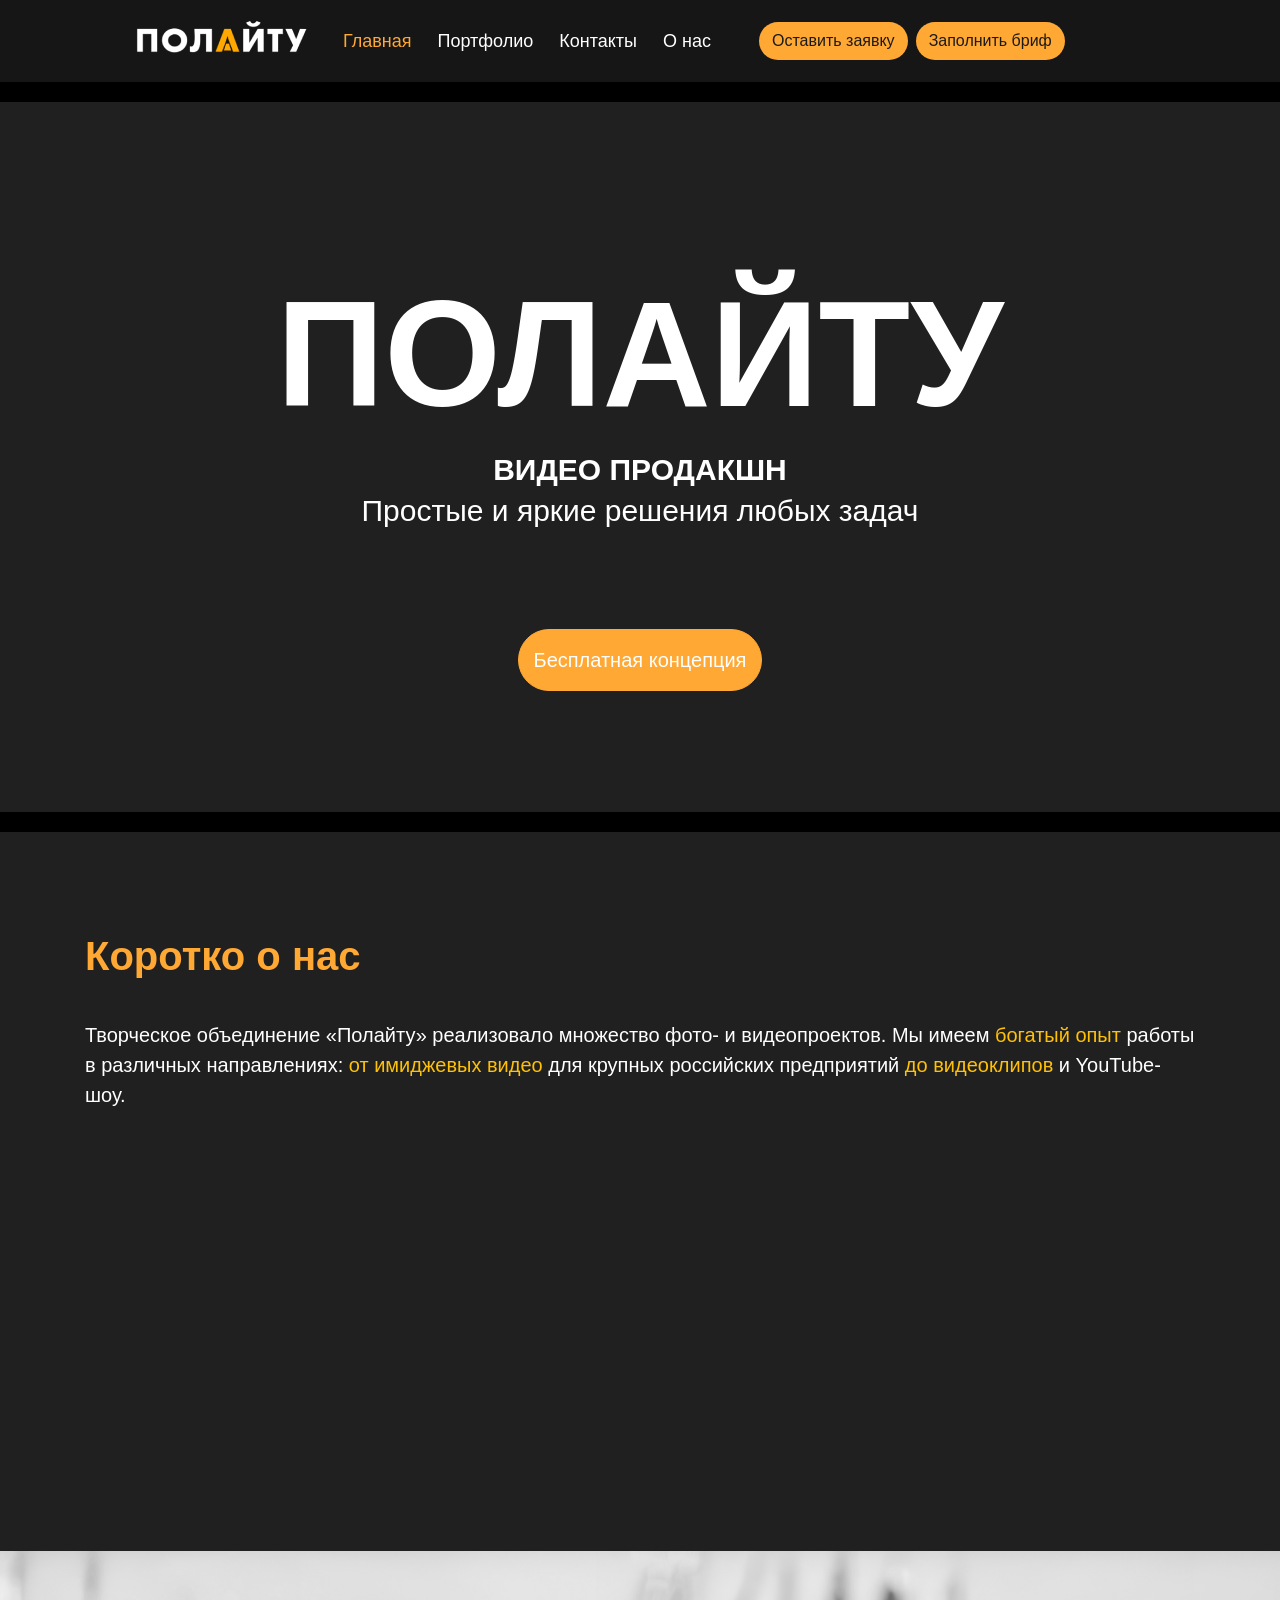
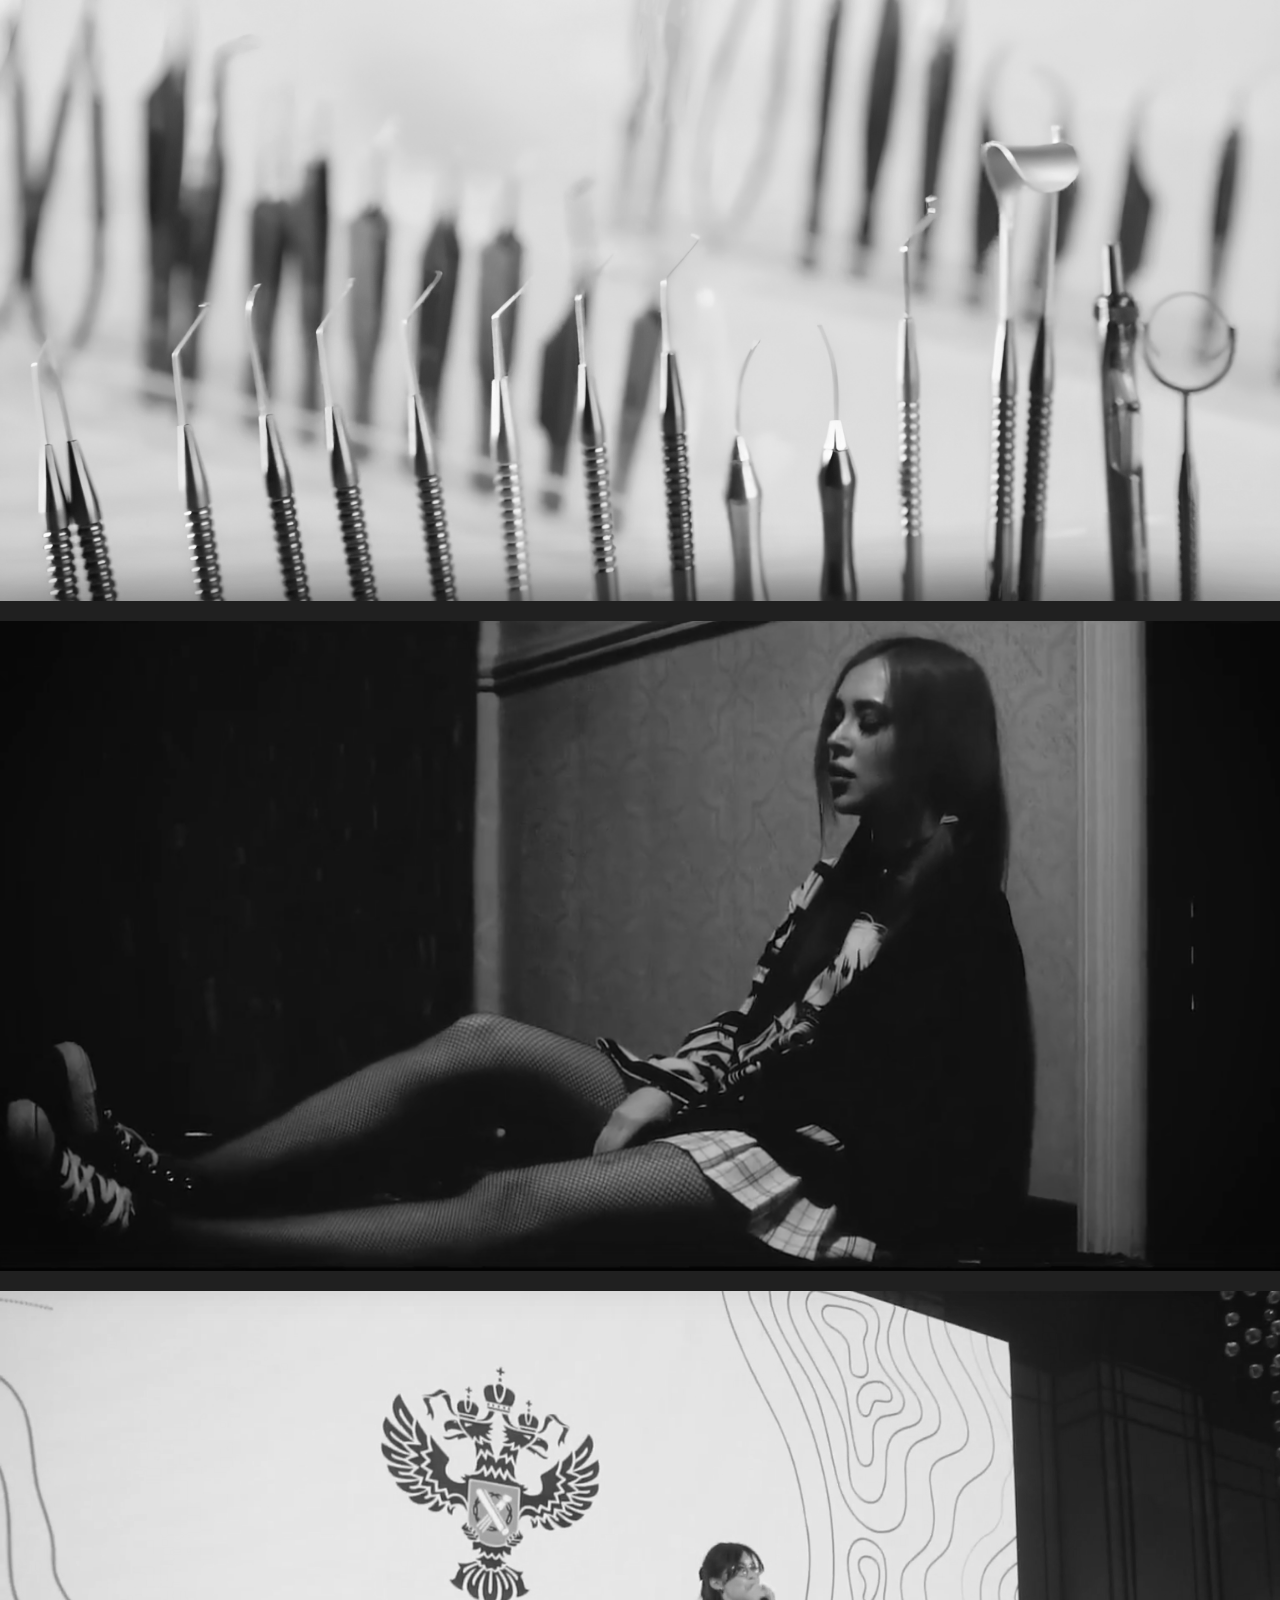
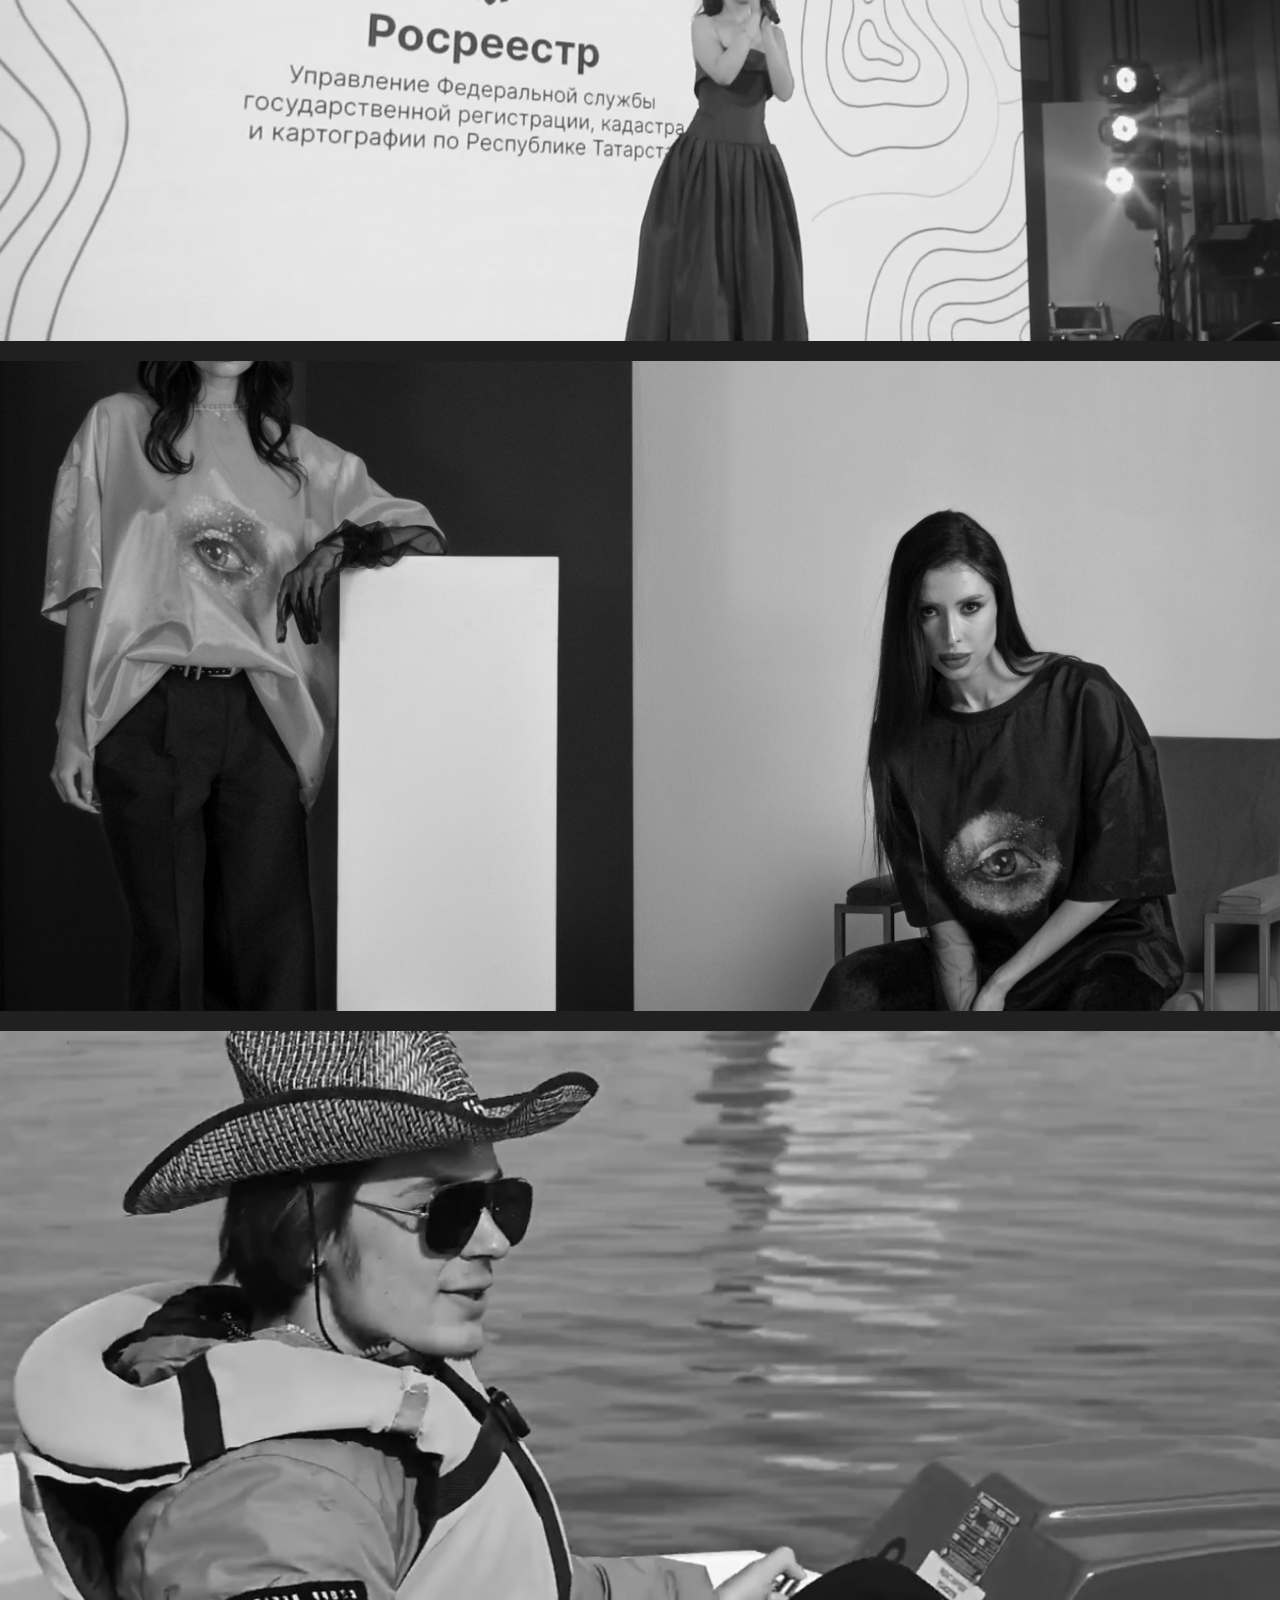
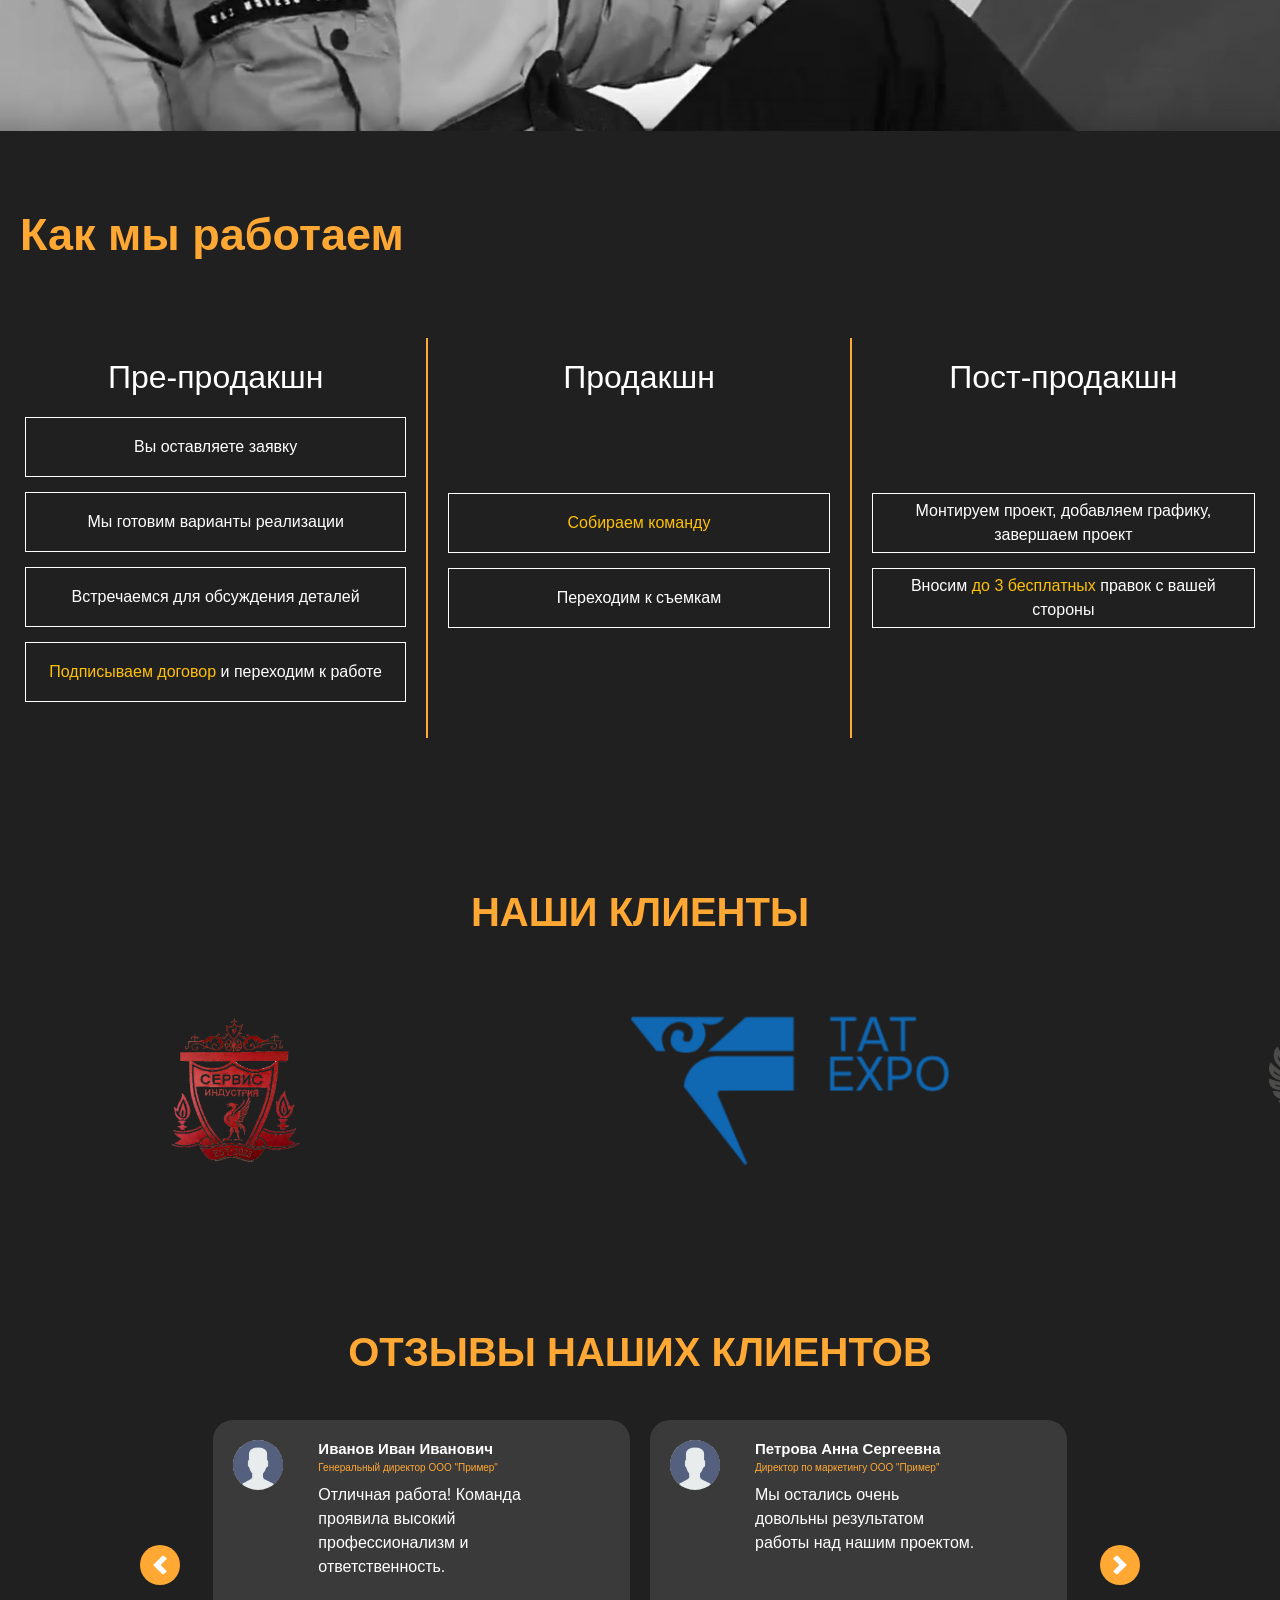
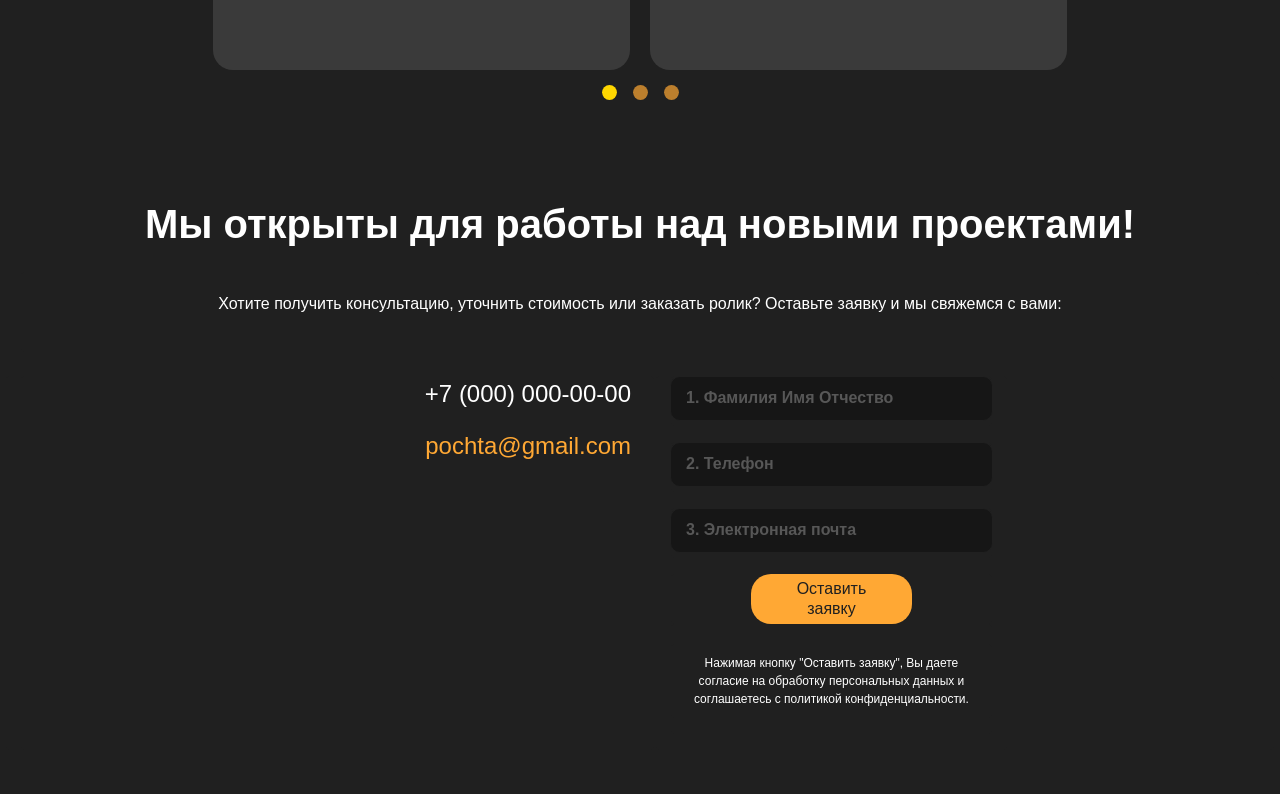
==== commit 665c8104: "2255" ====
--- a/index.html
+++ b/index.html
@@ -32,7 +32,7 @@
                 </ul>
             </div>
             <div class="navbar-buttons d-flex justify-content-start col-4 col-xl-5">
-                <button class="btn btn-custom mr-2"><a href="#">Оставить заявку</a></button>
+                <button class="btn btn-custom mr-2"><a href="#form">Оставить заявку</a></button>
                 <button class="btn btn-custom"><a href="brief.html">Заполнить бриф</a></button>
             </div>
         </div>
@@ -127,36 +127,50 @@
     <!-- Cases -->
     <section class="imij mt-5">
         <div class="cases-content col-12 col-md-5 offset-md-7 text-center row">
-            <h1 id="imij-title" class="align-self-center col-12 pt-5 mt-5 mb-sm-5">Имиджевые и рекламные ролики</h1>
-            <button class="btn btn-custom case-button mt-sm-5 align-self-xl-end col-8 offset-2 col-lg-6 offset-lg-3"><a>Открыть раздел</a></button>
+            <div class="col-12 pt-5 mt-5 mb-sm-5 align-self-center title-container">
+                <h1 id="imij-title" class="">Имиджевые и рекламные ролики</h1>
+            </div>
+            <button class="btn btn-custom case-button mt-sm-5 align-self-xl-end col-8 offset-2 col-lg-6 offset-lg-3"><a href="portfolio_imij.html">Открыть раздел</a></button>
         </div>
     </section>
     
     <section class="klips">
         <div class="cases-content col-12 col-md-5 text-center row">
-            <h1 id="klips-title" class="align-self-center col-12 pt-5 mt-5 mb-sm-5">Клипы</h1>
-            <button class="btn btn-custom case-button mt-sm-5 align-self-xl-end col-8 offset-2 col-lg-6 offset-lg-3"><a>Открыть раздел</a></button>
+            <div class="col-12 pt-5 mt-5 mb-sm-5 align-self-center title-container">
+                <h1 id="klips-title" class="">Клипы</h1>    
+            </div>
+            
+            <button class="btn btn-custom case-button mt-sm-5 align-self-xl-end col-8 offset-2 col-lg-6 offset-lg-3"><a href="portfolio_klips.html">Открыть раздел</a></button>
         </div>
     </section>
     
     <section class="reports">
         <div class="cases-content col-12 col-md-5 offset-md-7 text-center row">
-            <h1 id="reports-title" class="align-self-center col-12 pt-5 mt-5 mb-sm-5">Репортажи</h1>
-            <button class="btn btn-custom case-button mt-sm-5 align-self-xl-end col-8 offset-2 col-lg-6 offset-lg-3"><a>Открыть раздел</a></button>
+            <div class="col-12 pt-5 mt-5 mb-sm-5 align-self-center title-container">
+                <h1 id="reports-title" class="align-self-center col-12 pt-5 mt-5 mb-sm-5">Репортажи</h1> 
+            </div>
+            
+            <button class="btn btn-custom case-button mt-sm-5 align-self-xl-end col-8 offset-2 col-lg-6 offset-lg-3"><a href="portfolio_reports.html">Открыть раздел</a></button>
         </div>
     </section>
     
     <section class="photo">
         <div class="cases-content col-12 col-md-5 text-center row">
-            <h1 id="photo-title" class="align-self-center col-12 pt-5 mt-5 mb-sm-5">Фото-<br>съёмка</h1>
-            <button class="btn btn-custom case-button mt-sm-5 align-self-xl-end col-8 offset-2 col-lg-6 offset-lg-3"><a>Открыть раздел</a></button>
+            <div class="col-12 pt-5 mt-5 mb-sm-5 align-self-center title-container">
+                <h1 id="photo-title" class="align-self-center col-12 pt-5 mt-5 mb-sm-5">Фото-<br>съёмка</h1>    
+            </div>
+            
+            <button class="btn btn-custom case-button mt-sm-5 align-self-xl-end col-8 offset-2 col-lg-6 offset-lg-3" href="portfolio_photo.html"><a>Открыть раздел</a></button>
         </div>
     </section>
     
     <section class="social">
         <div class="cases-content col-12 col-md-5 offset-md-7 text-center row">
-            <h1 id="social-title" class="align-self-center col-12 pt-5 mt-5 mb-sm-5">Видео для <br>соц. сетей</h1>
-            <button class="btn btn-custom case-button mt-sm-5 align-self-xl-end col-8 offset-2 col-lg-6 offset-lg-3"><a>Открыть раздел</a></button>
+            <div class="col-12 pt-5 mt-5 mb-sm-5 align-self-center title-container">
+                <h1 id="social-title" class="align-self-center col-12 pt-5 mt-5 mb-sm-5">Видео для <br>соц. сетей</h1>    
+            </div>
+            
+            <button class="btn btn-custom case-button mt-sm-5 align-self-xl-end col-8 offset-2 col-lg-6 offset-lg-3"><a href="portfolio_social.html">Открыть раздел</a></button>
         </div>
     </section>
     
@@ -367,7 +381,7 @@
 
     
 
-    <div class="application-form">
+    <div class="application-form" id="form">
         <h1 class="text-center mb-4">Мы открыты для работы над новыми проектами!</h1>
         <section class="form-substr mb-4">
             <p>Хотите получить консультацию, уточнить стоимость или заказать ролик? Оставьте заявку и мы свяжемся с вами:</p>
--- a/css/index.css
+++ b/css/index.css
@@ -4,6 +4,10 @@
     background-color: #202020;
     color: white;
 }
+
+html {
+    scroll-behavior: smooth;
+  }
 
 /* Main-video */
 
@@ -153,6 +157,10 @@
 .cases-content {
     opacity: 0;
     transition: opacity 0.5s ease-in-out, transform 0.5s cubic-bezier(0.4, 0, 0.2, 1);
+}
+
+.title-container {
+    height: 250px;
 }
 
 .imij, .klips, .reports, .photo, .social {
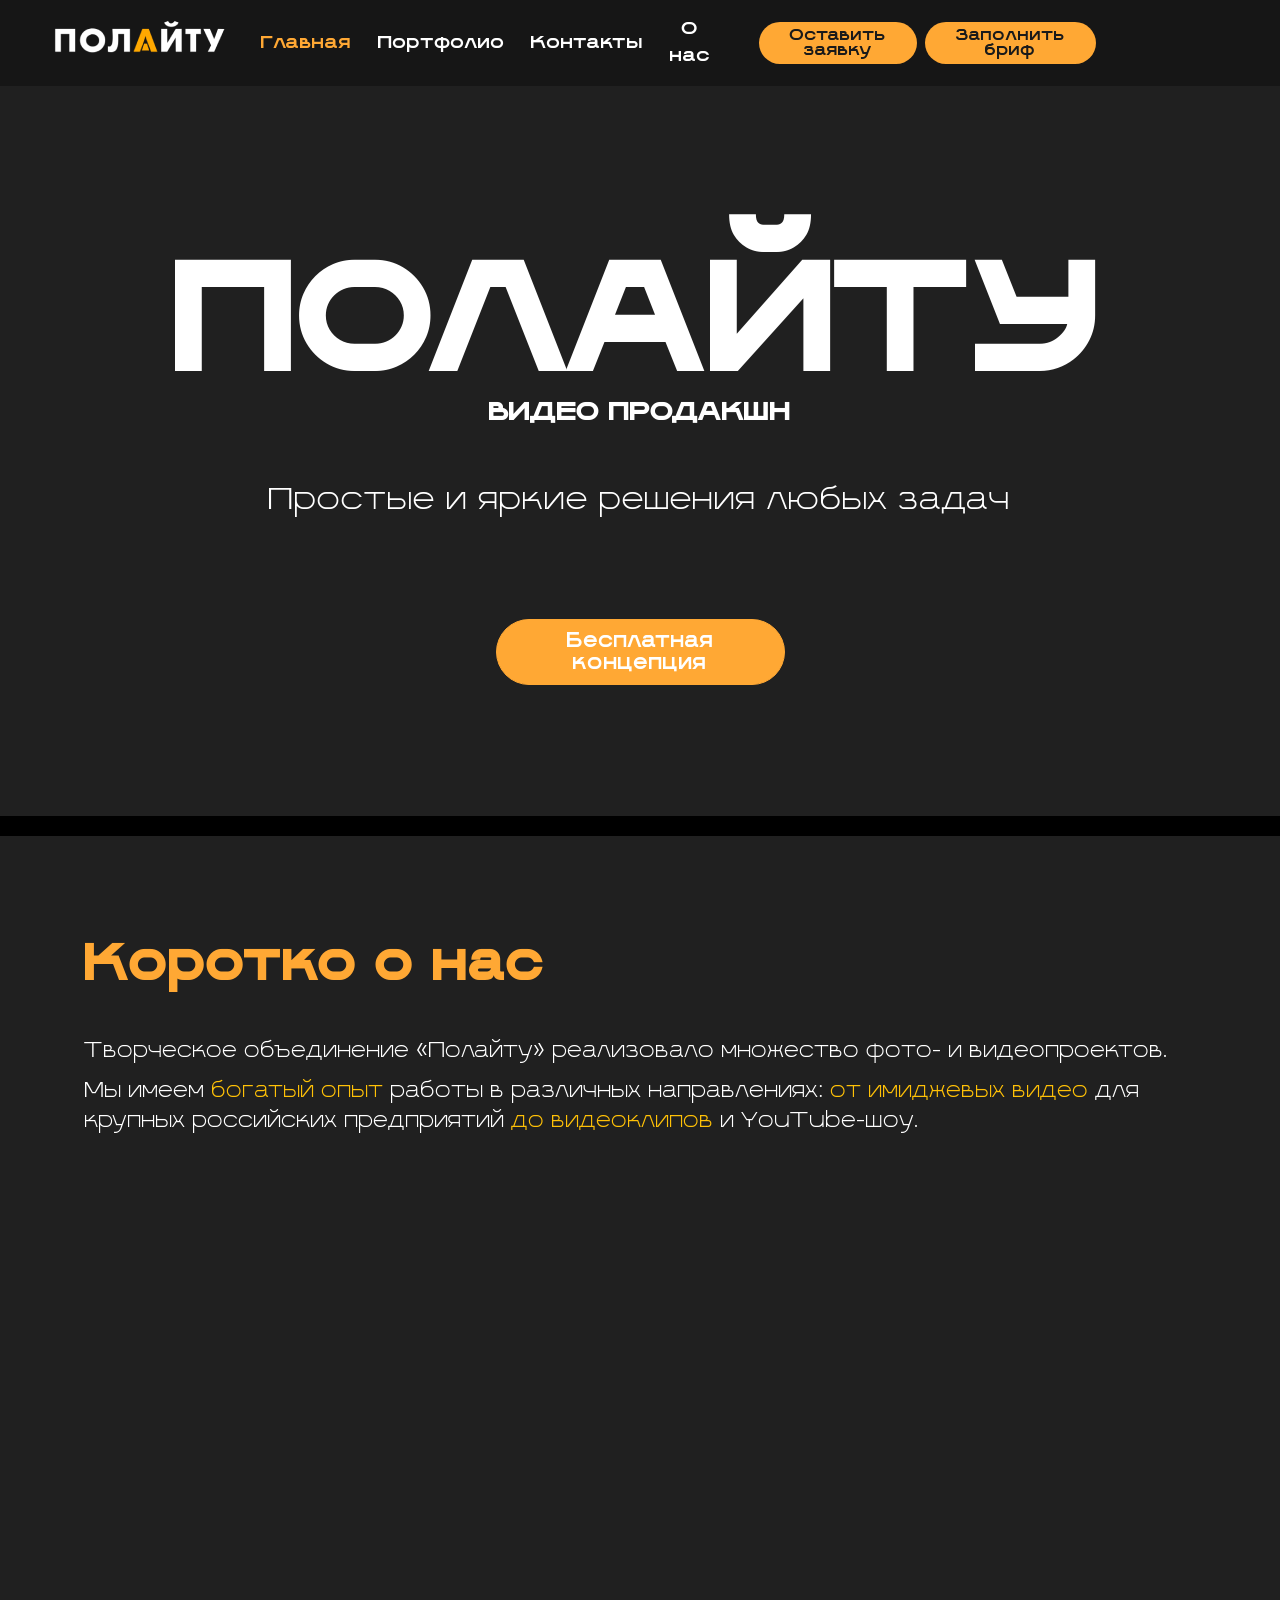
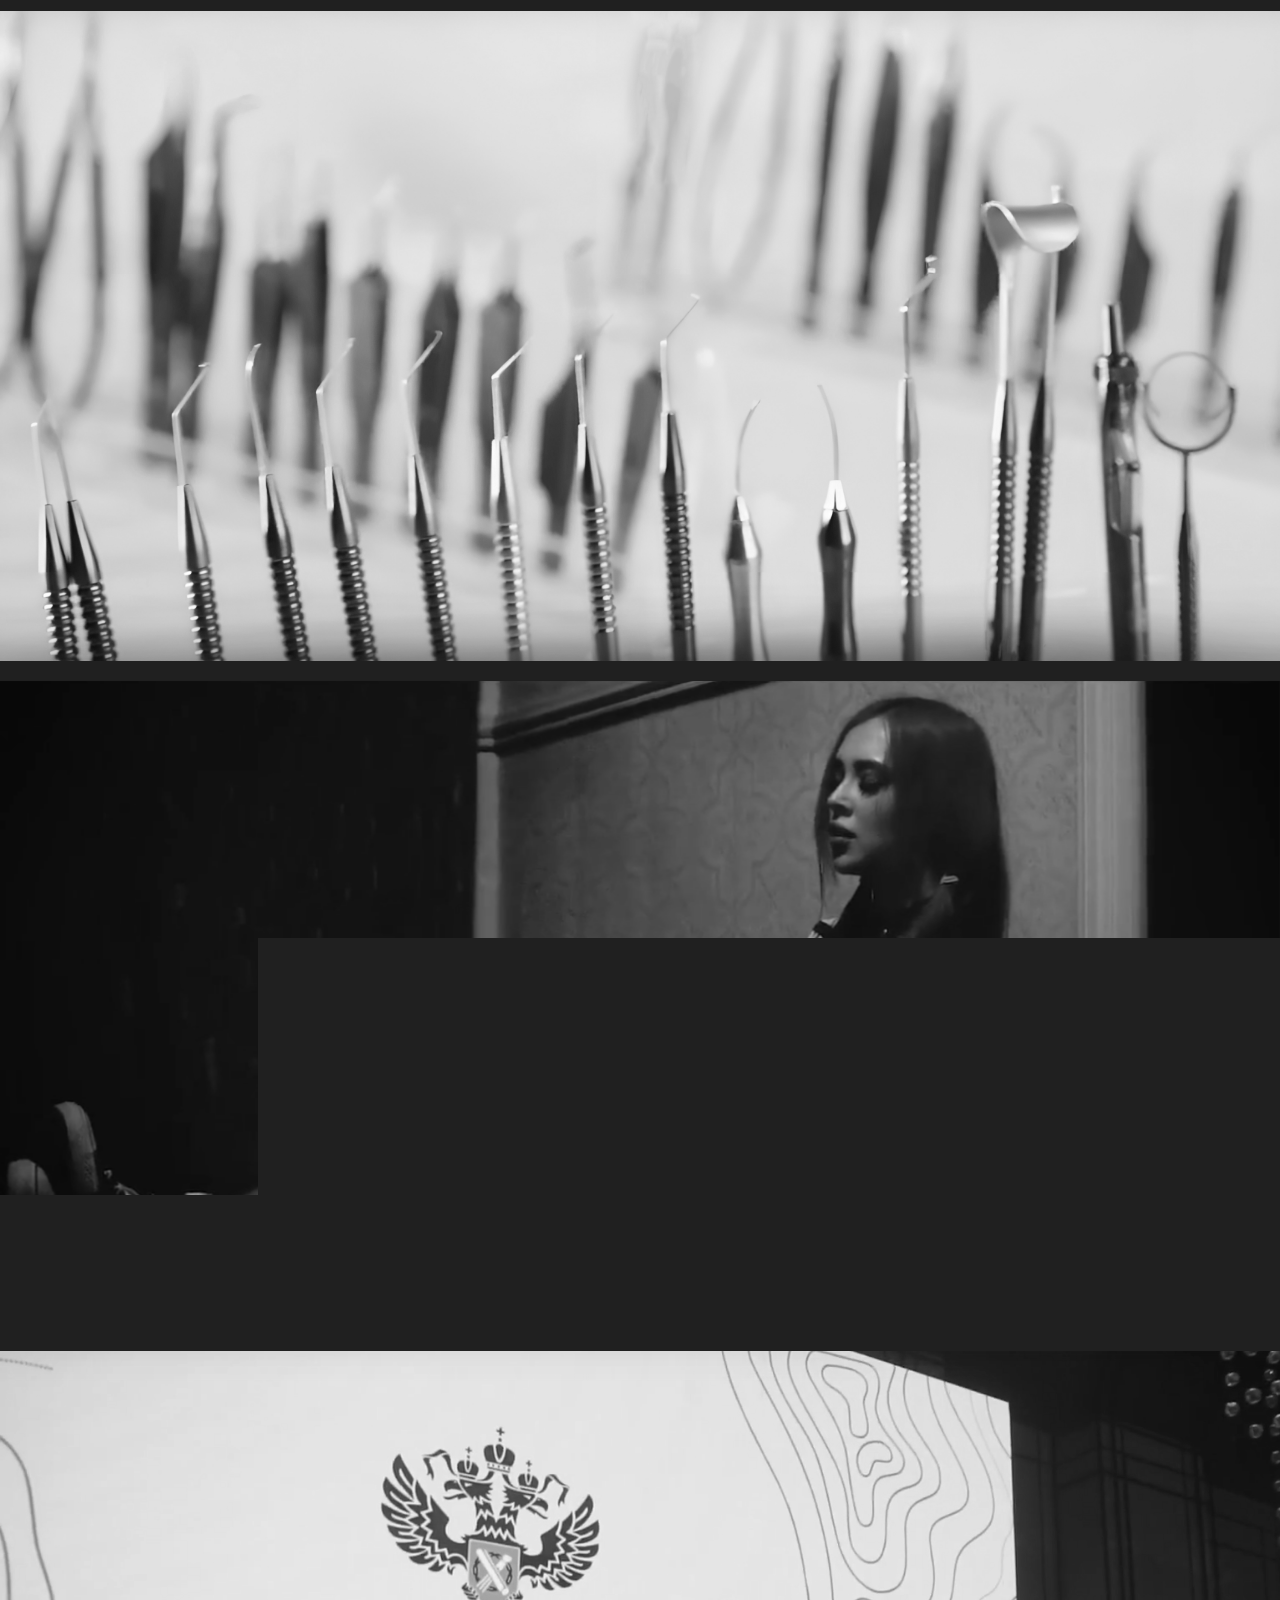
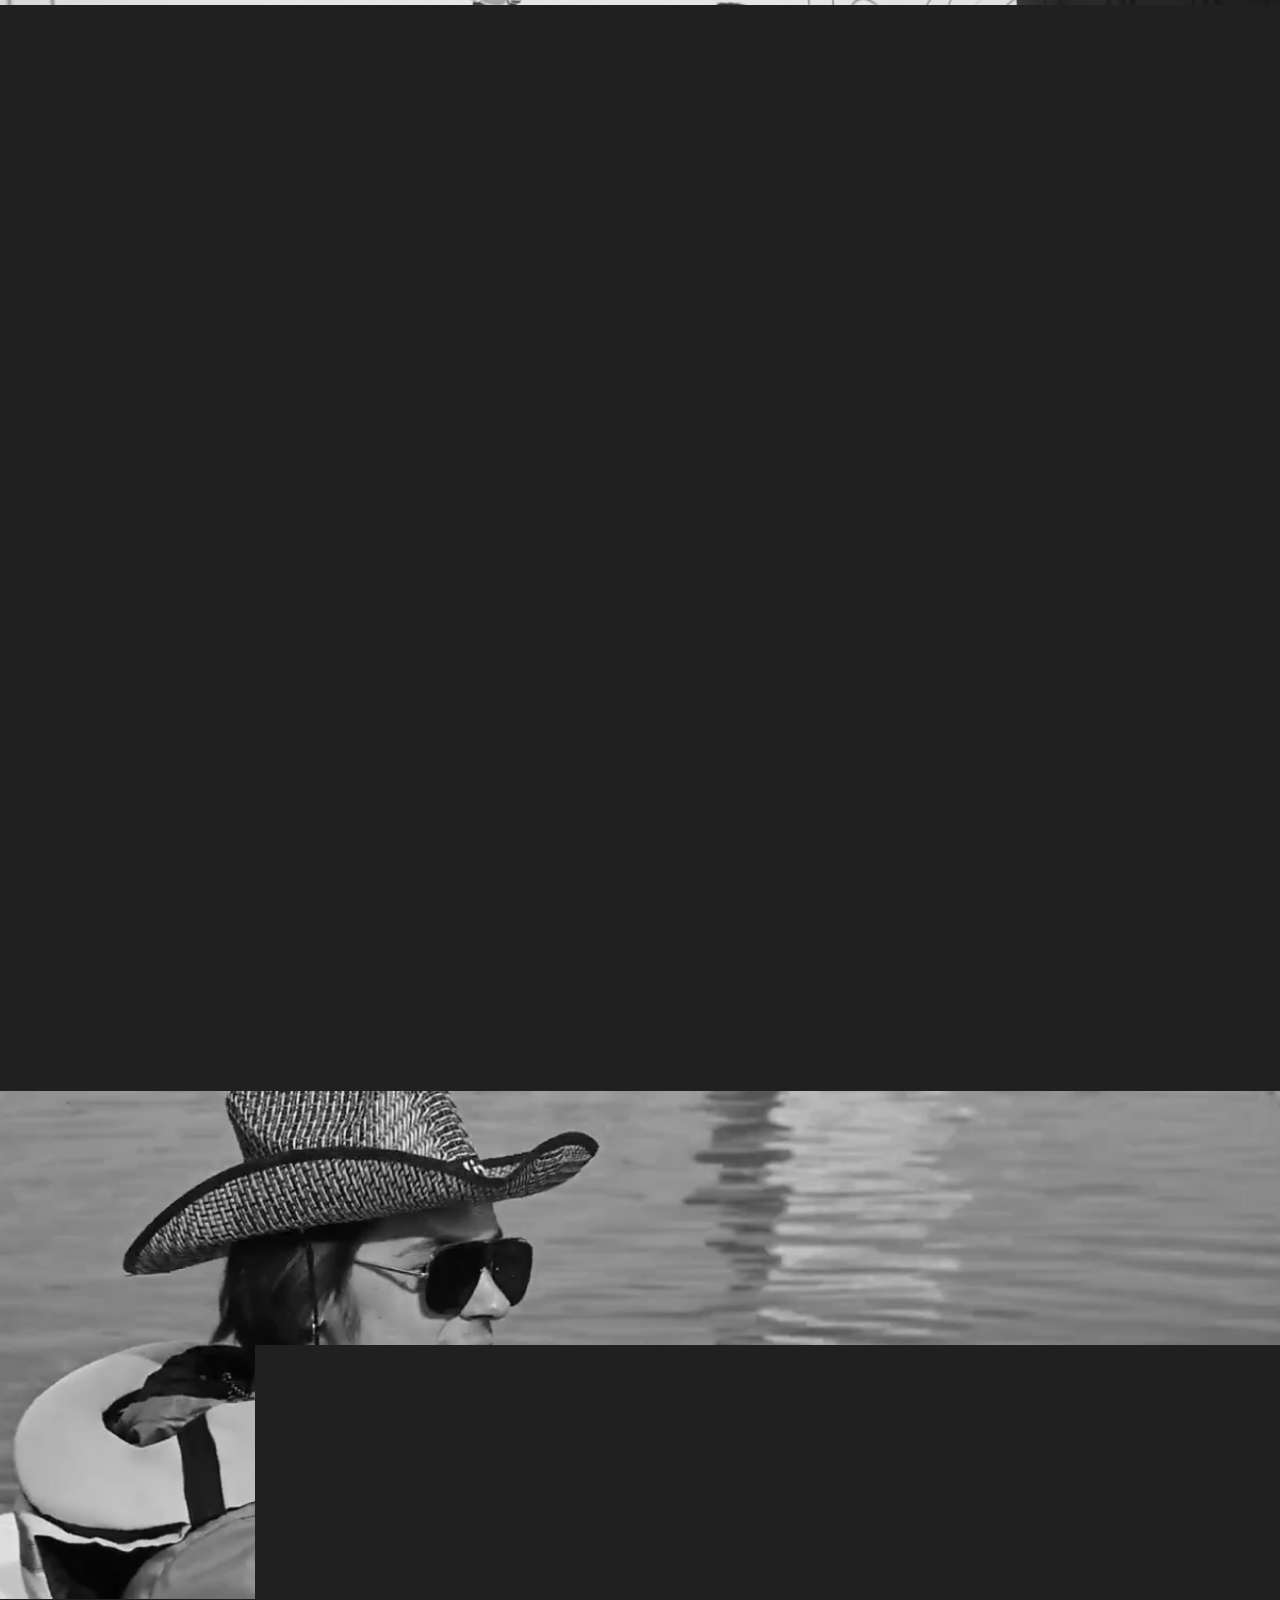
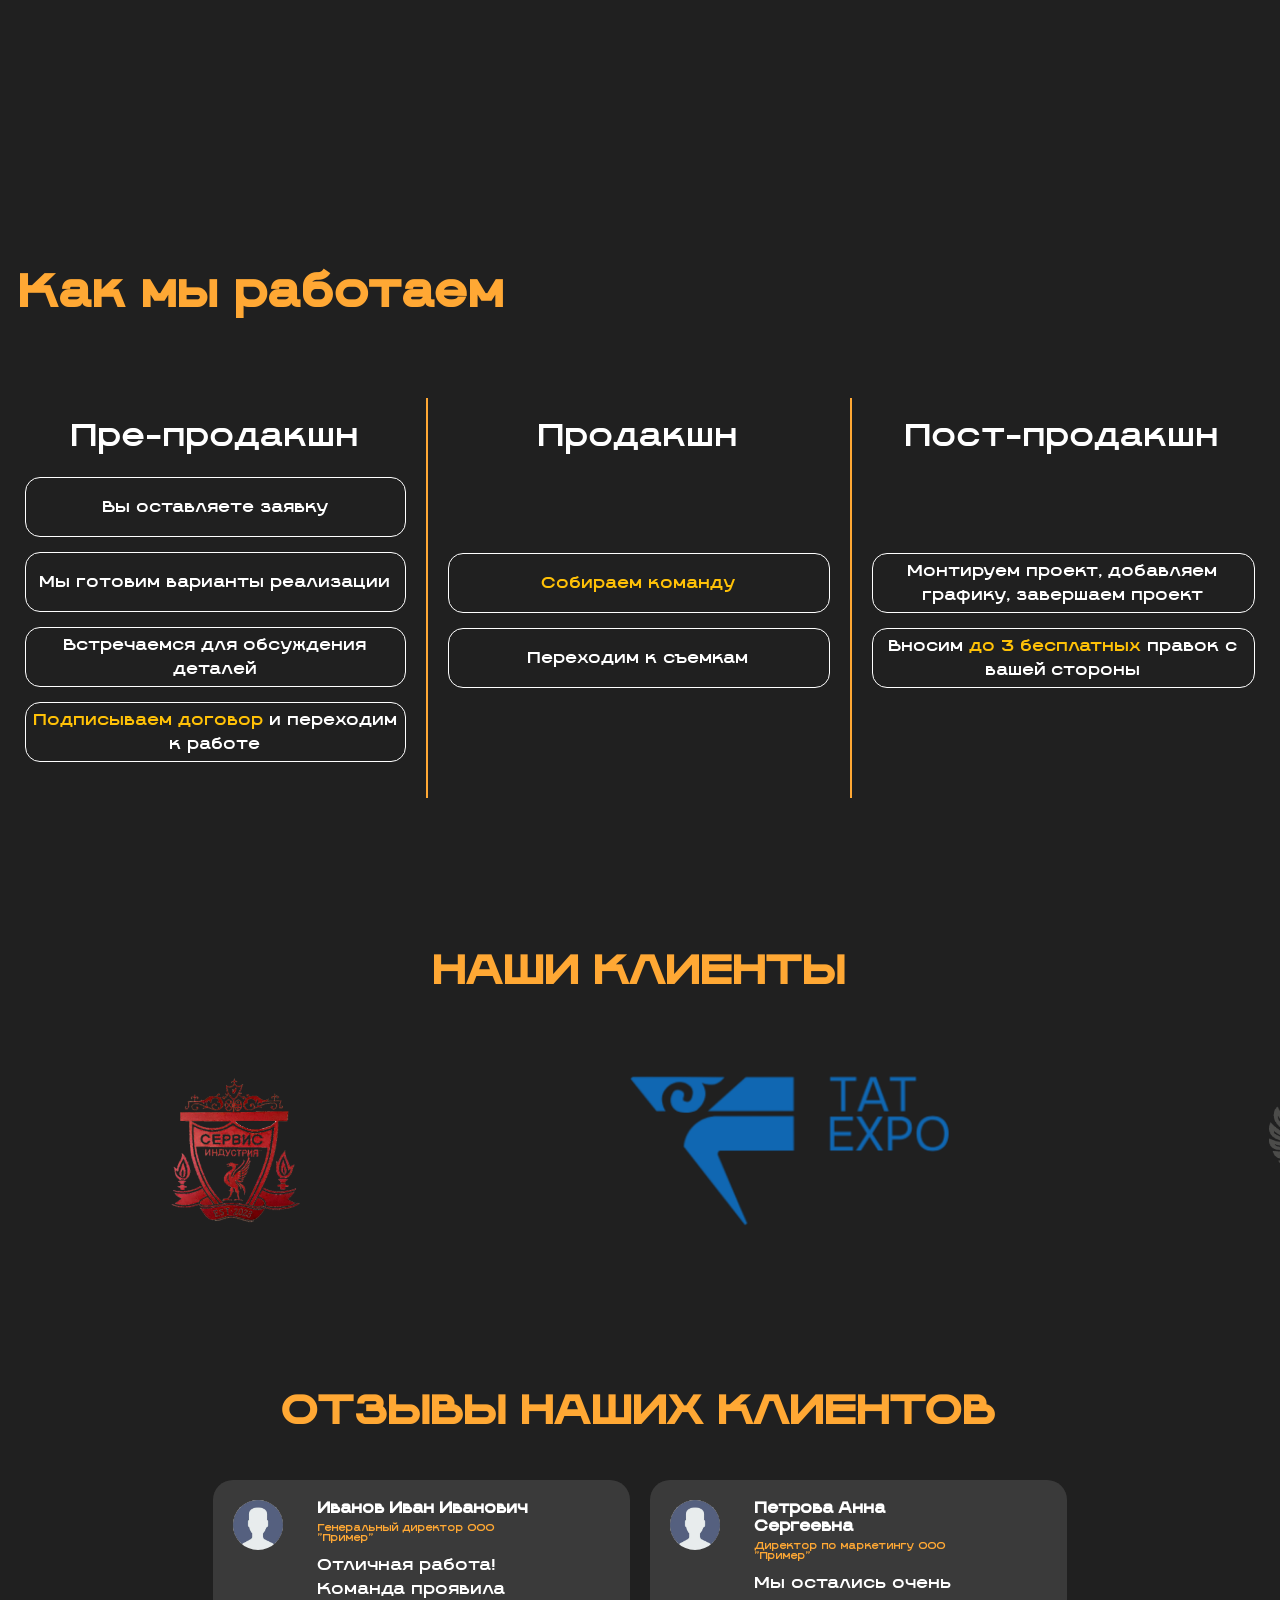
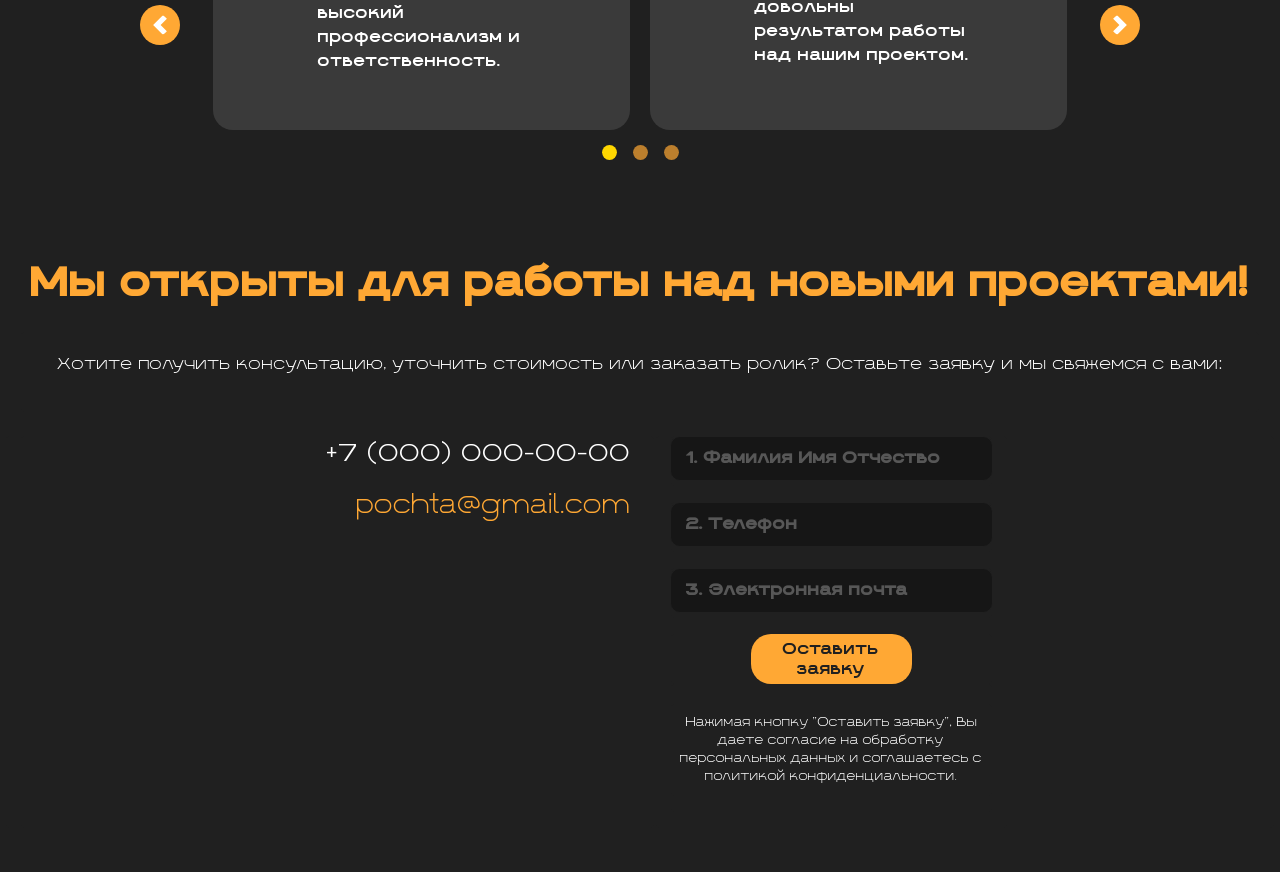
==== commit e83ded89: "16.02 17:10" ====
--- a/index.html
+++ b/index.html
@@ -32,8 +32,8 @@
                 </ul>
             </div>
             <div class="navbar-buttons d-flex justify-content-start col-4 col-xl-5">
-                <button class="btn btn-custom mr-2"><a href="#form">Оставить заявку</a></button>
-                <button class="btn btn-custom"><a href="brief.html">Заполнить бриф</a></button>
+                <button class="btn btn-custom mr-2"><a href="#form">Оставить <br>заявку</a></button>
+                <button class="btn btn-custom"><a href="brief.html">Заполнить <br>бриф</a></button>
             </div>
         </div>
     </nav>
@@ -75,14 +75,13 @@
 
     <!-- main-video -->
     <div class="video-container">
-        <div class="black-top"></div>
         <div class="container-fluid">
             <div class="row">
                 <div class="col-md-12 text-center"> 
                     <h1 class="display-3 text-white animate__animated animate__fadeInDown">ПОЛАЙТУ</h1>
                     <h2 class="display-4 text-white animate__animated animate__fadeInDown">ВИДЕО ПРОДАКШН</h2>
                     <p class="lead text-white mb-5 animate__animated animate__fadeInDown animate__delay-1s">Простые и яркие решения любых задач</p>
-                    <a href="#" class="btn btn-lg btn-warning mt-5 animate__animated animate__fadeInDown animate__delay-2s">Бесплатная концепция</a>
+                    <a href="#" class="btn btn-lg btn-warning mt-5 animate__animated animate__fadeInDown animate__delay-2s">Бесплатная <br>концепция</a>
                 </div>
             </div>
         </div>
@@ -96,11 +95,13 @@
     <!-- about-us -->
     <section class="container about-us"> <!--animation-->
         <h2 class="section-title wow animate__fadeIn" data-wow-delay="0s">Коротко о нас</h2>
-        <p class="about-us-content mb-5 wow animate__fadeIn" data-wow-delay="0.5s" style="font-size: 20px;">
-            <span>Творческое объединение «Полайту» реализовало множество фото- и видеопроектов. Мы имеем <span class="text-warning">богатый опыт</span> работы в различных направлениях: <span class="text-warning">от имиджевых видео</span> для крупных российских предприятий <span class="text-warning">до видеоклипов</span> и YouTube-шоу.</span>
+        <p class="about-us-content mb-5 wow animate__fadeIn" data-wow-delay="0.7s" style="font-size: 20px;">
+            <span class="custom-span">Творческое объединение «Полайту» реализовало множество фото- и видеопроектов.</span><br>
+            <span class="custom-span">Мы имеем <span class="text-warning">богатый опыт</span> работы в различных направлениях: <span class="text-warning">от имиджевых видео</span> для крупных российских предприятий <span class="text-warning">до видеоклипов</span> и YouTube-шоу.</span>
         </p>
+       
         <div class="row pt-5">
-            <div class="col-md-4 feature wow animate__fadeIn" data-wow-delay="1s">
+            <div class="col-md-4 feature wow animate__fadeIn" data-wow-delay="1.2s">
                 <h3>Результативность</h3>
                 <div class="feature-icon">
                     <i class="fas fa-clipboard-check fa-4x about-icon"></i>
@@ -147,7 +148,7 @@
     <section class="reports">
         <div class="cases-content col-12 col-md-5 offset-md-7 text-center row">
             <div class="col-12 pt-5 mt-5 mb-sm-5 align-self-center title-container">
-                <h1 id="reports-title" class="align-self-center col-12 pt-5 mt-5 mb-sm-5">Репортажи</h1> 
+                <h1 id="reports-title" class="align-self-center col-12 pt-5 mt-5 mb-sm-5" >Репортажи</h1> 
             </div>
             
             <button class="btn btn-custom case-button mt-sm-5 align-self-xl-end col-8 offset-2 col-lg-6 offset-lg-3"><a href="portfolio_reports.html">Открыть раздел</a></button>
--- a/css/index.css
+++ b/css/index.css
@@ -1,6 +1,36 @@
+/* Подключение шрифта Etude Noire из папки src/fonts */
+@font-face {
+    font-family: 'Etude Noire Medium'; 
+    src: url('/src/fonts/Etude Noire Medium.ttf') format('truetype');
+    font-weight: normal; 
+    font-style: normal; 
+}
+@font-face {
+    font-family: 'Etude Noire Bold'; 
+    src: url('src/fonts/Etude Noire Bold.ttf') format('truetype');
+    font-weight: normal; 
+    font-style: normal; 
+}
+@font-face {
+    font-family: 'Etude Noire Light'; 
+    src: url('/src/fonts/Etude Noire Light.ttf') format('truetype');
+    font-weight: normal; 
+    font-style: normal; 
+}
+@font-face {
+    font-family: 'Etude Noire Regular'; 
+    src: url('src/fonts/Etude Noire Regular.ttf') format('truetype');
+    font-weight: normal; 
+    font-style: normal; 
+}
+
+
+body, h1, h2, h3, h4, h5, h6, p, a, button, .nav-link, .btn, .case-button a {
+    font-family: 'Etude Noire Medium', sans-serif;
+}
+
 body {
     margin: 0;
-    font-family: Arial, sans-serif;
     background-color: #202020;
     color: white;
 }
@@ -69,18 +99,20 @@
     font-size: 150px;
     font-weight: 600;
     line-height: 1.2;
+    margin-bottom: -20px !important;
 }
 
 .display-4 {
-    font-size: 30px;
+    font-size: 25px;
     font-weight: 600;
     line-height: 1.2;
-    margin-bottom: 0px !important;
+    margin-bottom: 50px !important;
 }
 
 .lead {
+    font-family: "Etude Noire Light", sans-serif;
     font-size: 30px;
-    font-weight: 300;
+    font-weight: 100;
 }
 
 .btn-warning {
@@ -88,20 +120,29 @@
     background-color: #FFA834;
     border-color: #FFA834;
     border-radius: 50px;
-    padding: 15px;
+    padding: 10px 70px;
+    line-height: 22px;
+
 }
 
 /*Коротко о нас*/
 .section-title {
     color: #ffa834;
-    font-size: 2.5rem;
+    font-size: 50px;
     margin-bottom: 20px;
-    font-weight: 600;
-}
+    font-weight: 800;
+}
+
 
 .about-us-content {
+    font-family: 'Etude Noire Light', sans-serif;
     margin-top: 40px;
 }
+.custom-span {
+    display: inline-block; 
+    margin-bottom: 10px; 
+}
+
 
 .feature {
     text-align: center;
@@ -109,9 +150,13 @@
 }
 
 .feature h3 {
-    color: #ffa834;
+    color: #ffffff;
     font-size: 1.5rem;
     margin-bottom: 20px;
+}
+
+.feature p {
+    font-family: 'Etude Noire Light';
 }
 
 .feature-icon {
@@ -170,7 +215,7 @@
     background-size: cover; 
     background-position: center;
     background-repeat: no-repeat;
-    transition: filter 0.5s ease; 
+    transition: filter 2s ease; /*появление цвета!!!!!!!!!!!!*/
     filter: grayscale(100%); 
     overflow: hidden;
 }
@@ -206,8 +251,8 @@
 }
 
 .klips h1, .reports h1, 
-.photo h1 {
-    font-size: 100px;
+.photo h1, .social {
+    font-size: 70px;
     font-weight: 700;
 }
 
@@ -289,7 +334,7 @@
     border-radius: 5px;
     transform: scale(1);
     transition: transform 2s ease, background-color 2s ease;
-
+    line-height: 20px !important;
 }
 
 .case-button:hover {
@@ -380,6 +425,8 @@
     color: #1a1a1a;
     border-radius: 30px;
     transition: background-color 0.3s;
+    line-height: 15px;
+    padding: 5px 30px;
 }
 
 .btn-custom:hover {
@@ -527,6 +574,7 @@
 .list-unstyled li {
     background-color: transparent;
     border: 1px solid white;
+    border-radius: 15px;
     padding: 5px; 
     margin-bottom: 15px; 
     text-align: center;
@@ -770,13 +818,14 @@
 
 
 .application-form h1 {
-    color: #ffffff;
+    color: #FFA834;
     text-align: center;
     margin-top: 50px;
     font-weight: 600;
 }
 
 .application-form p {
+    font-family: 'Etude Noire Light';
     color: #ffffff;
     font-size: 16px;
 
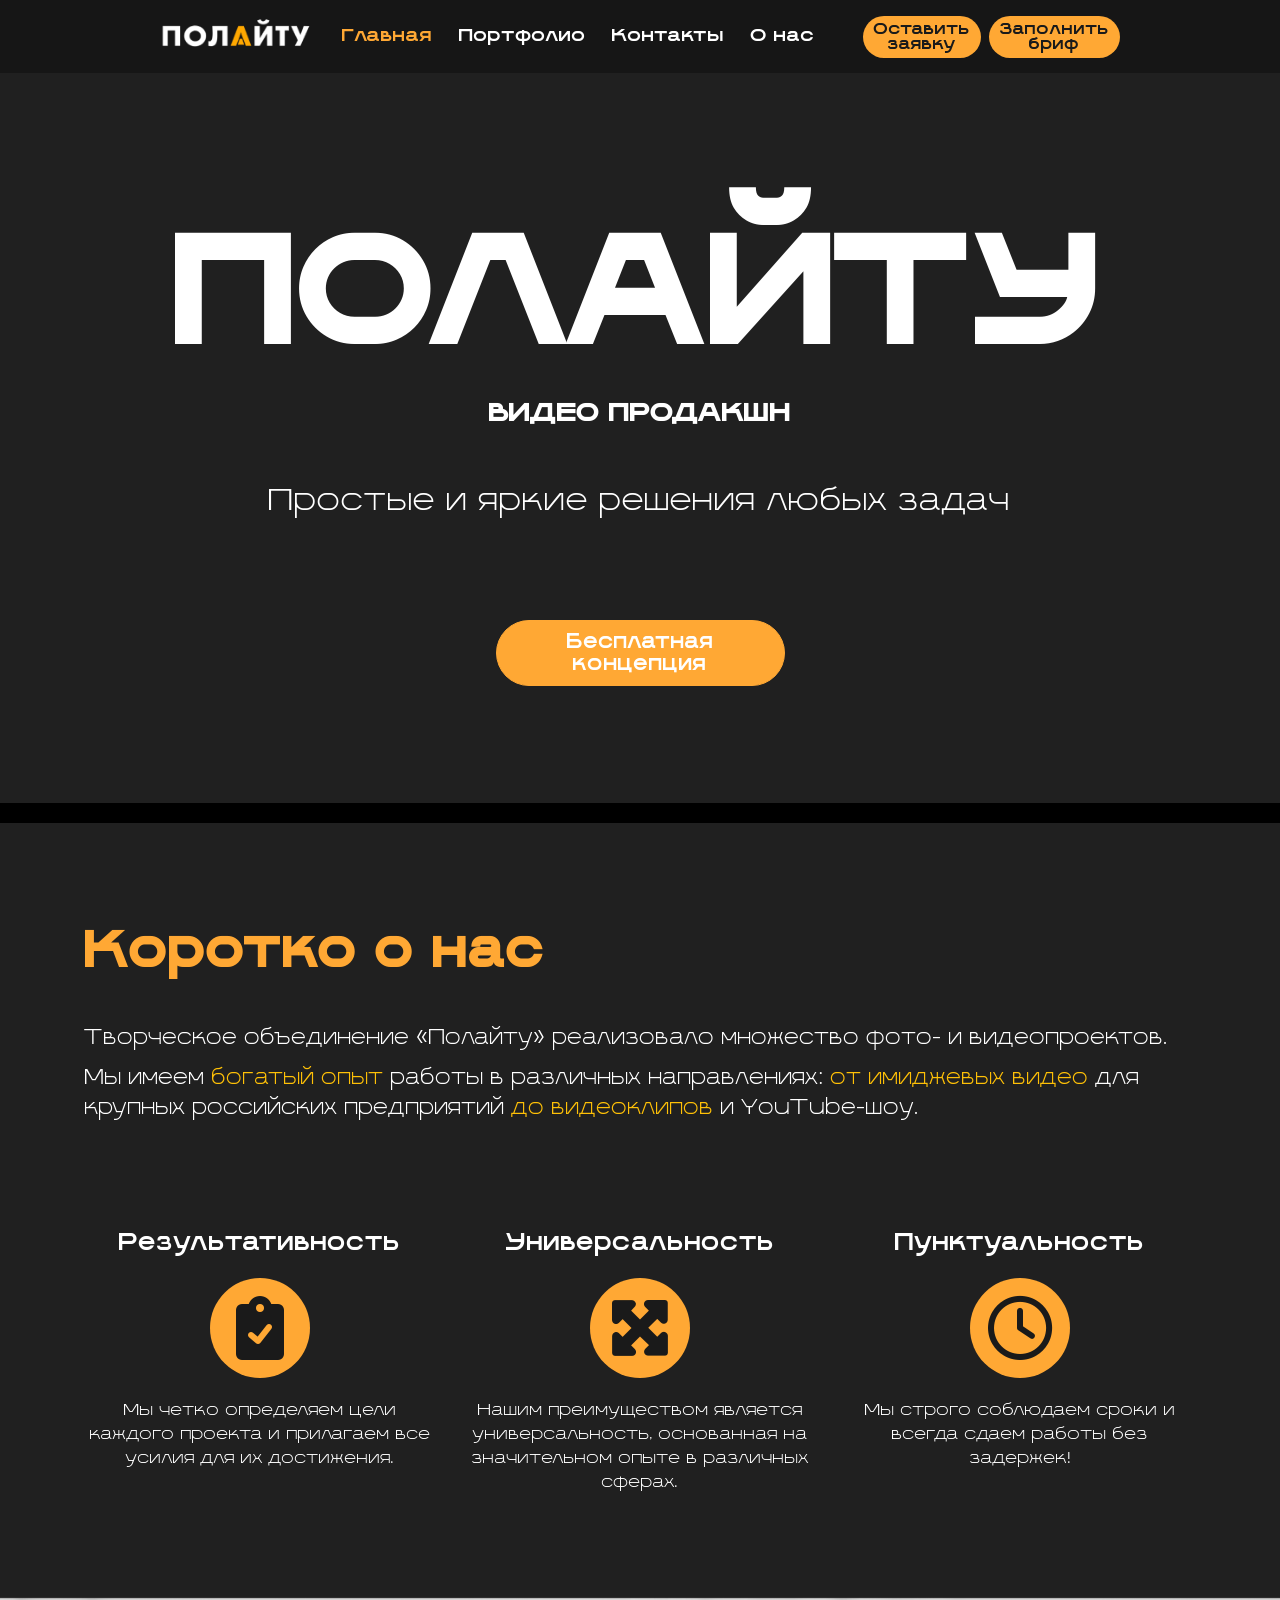
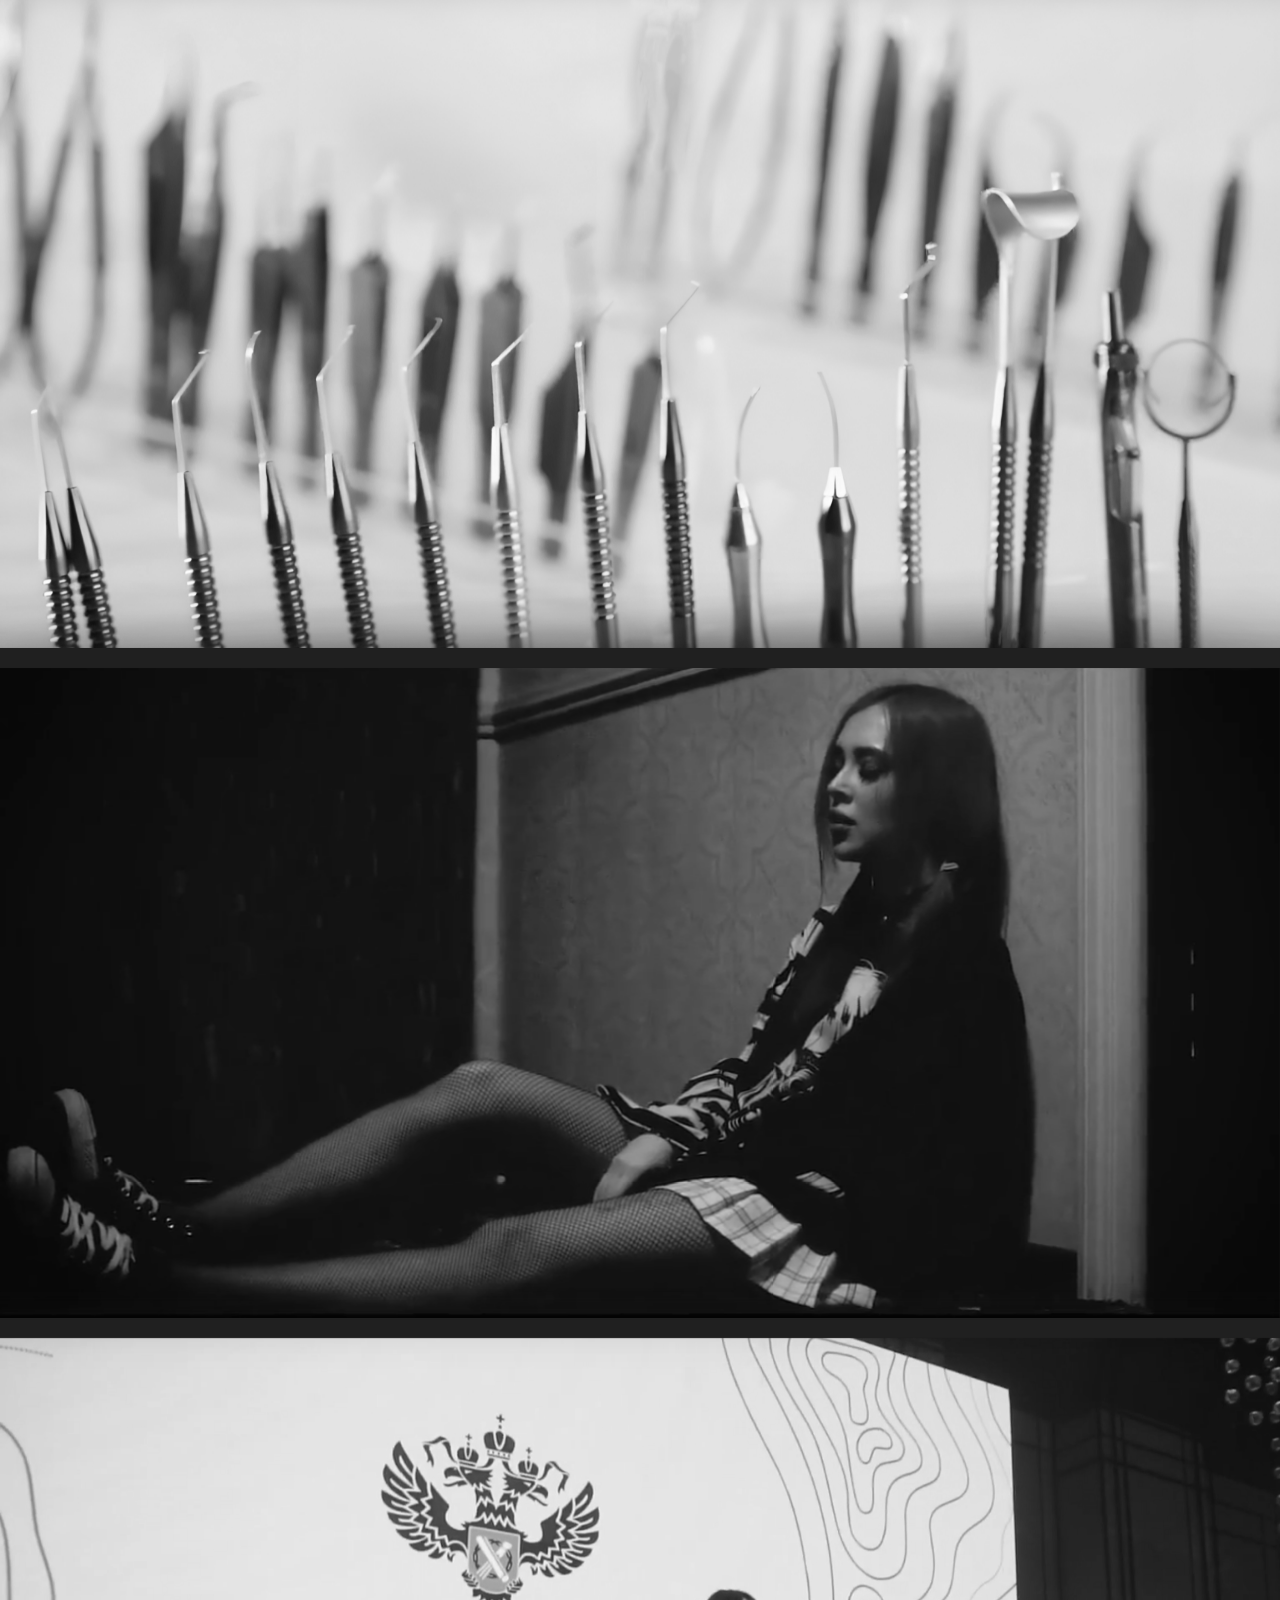
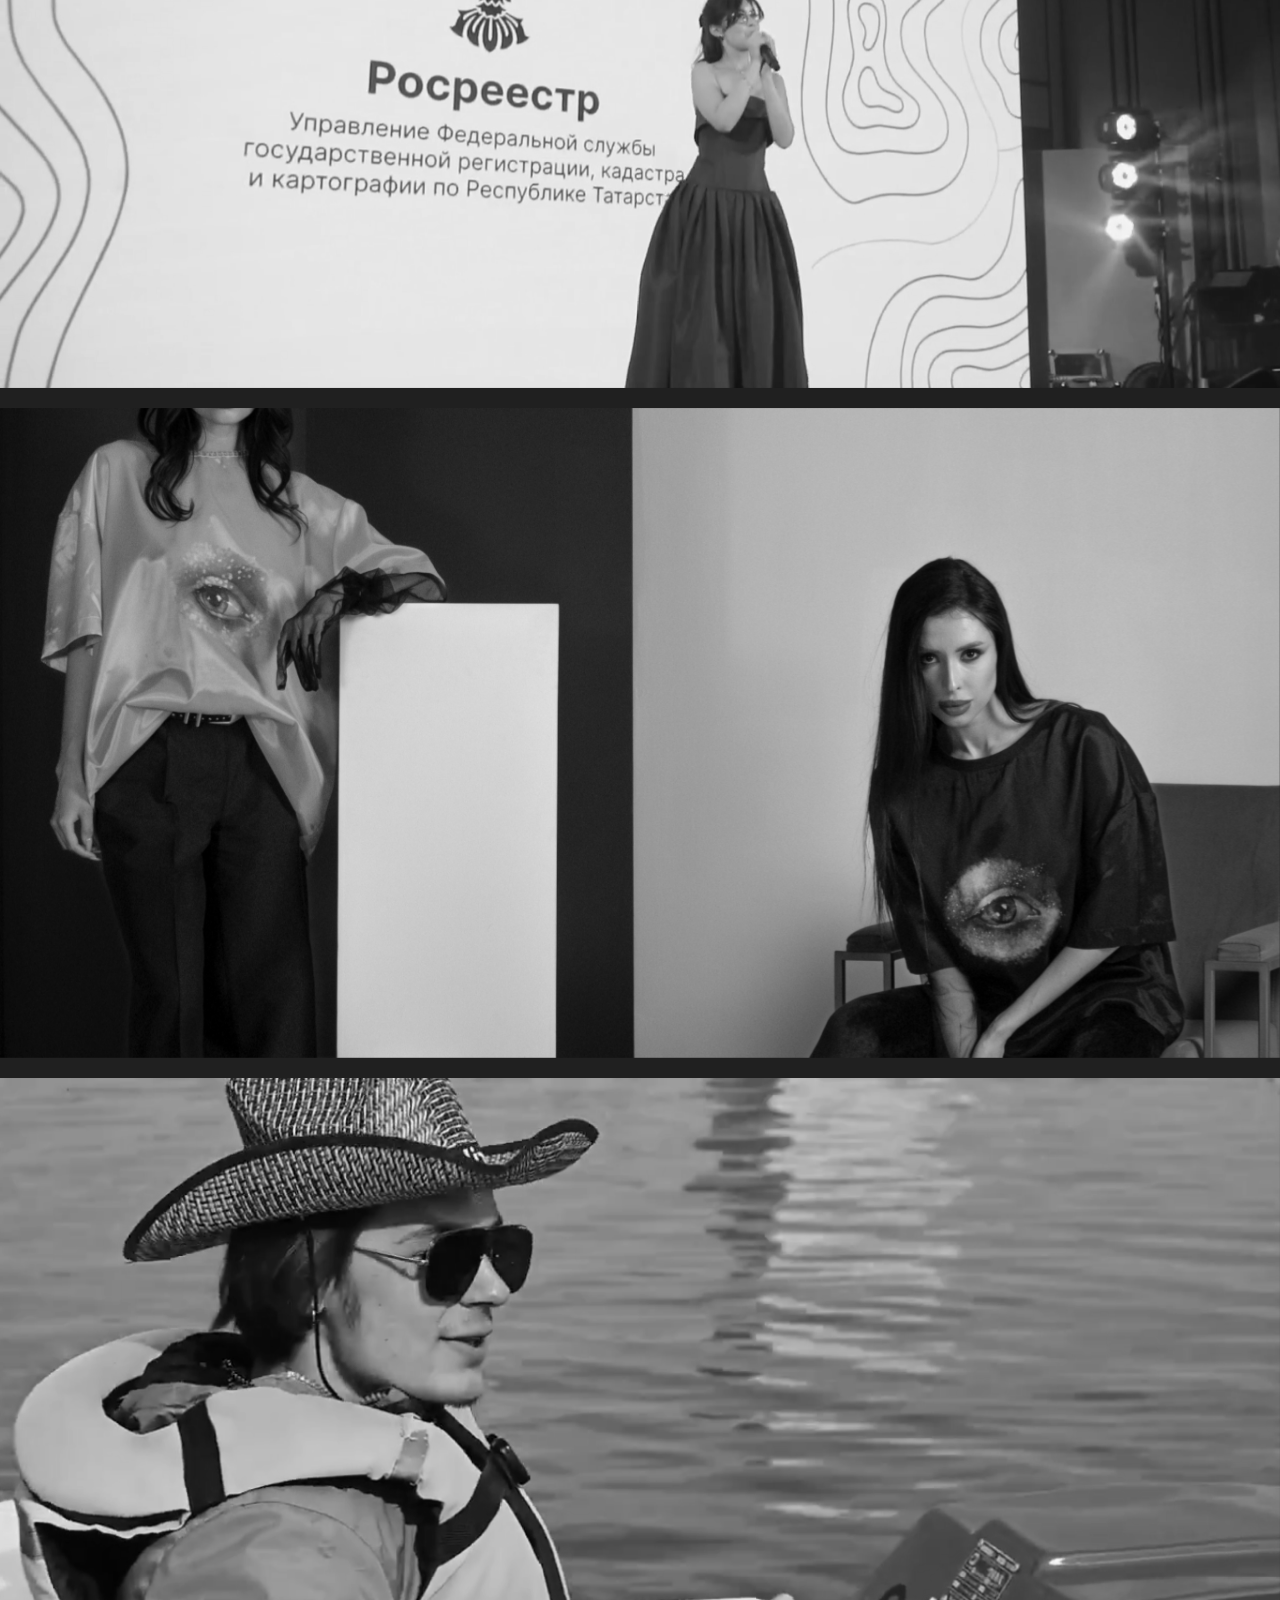
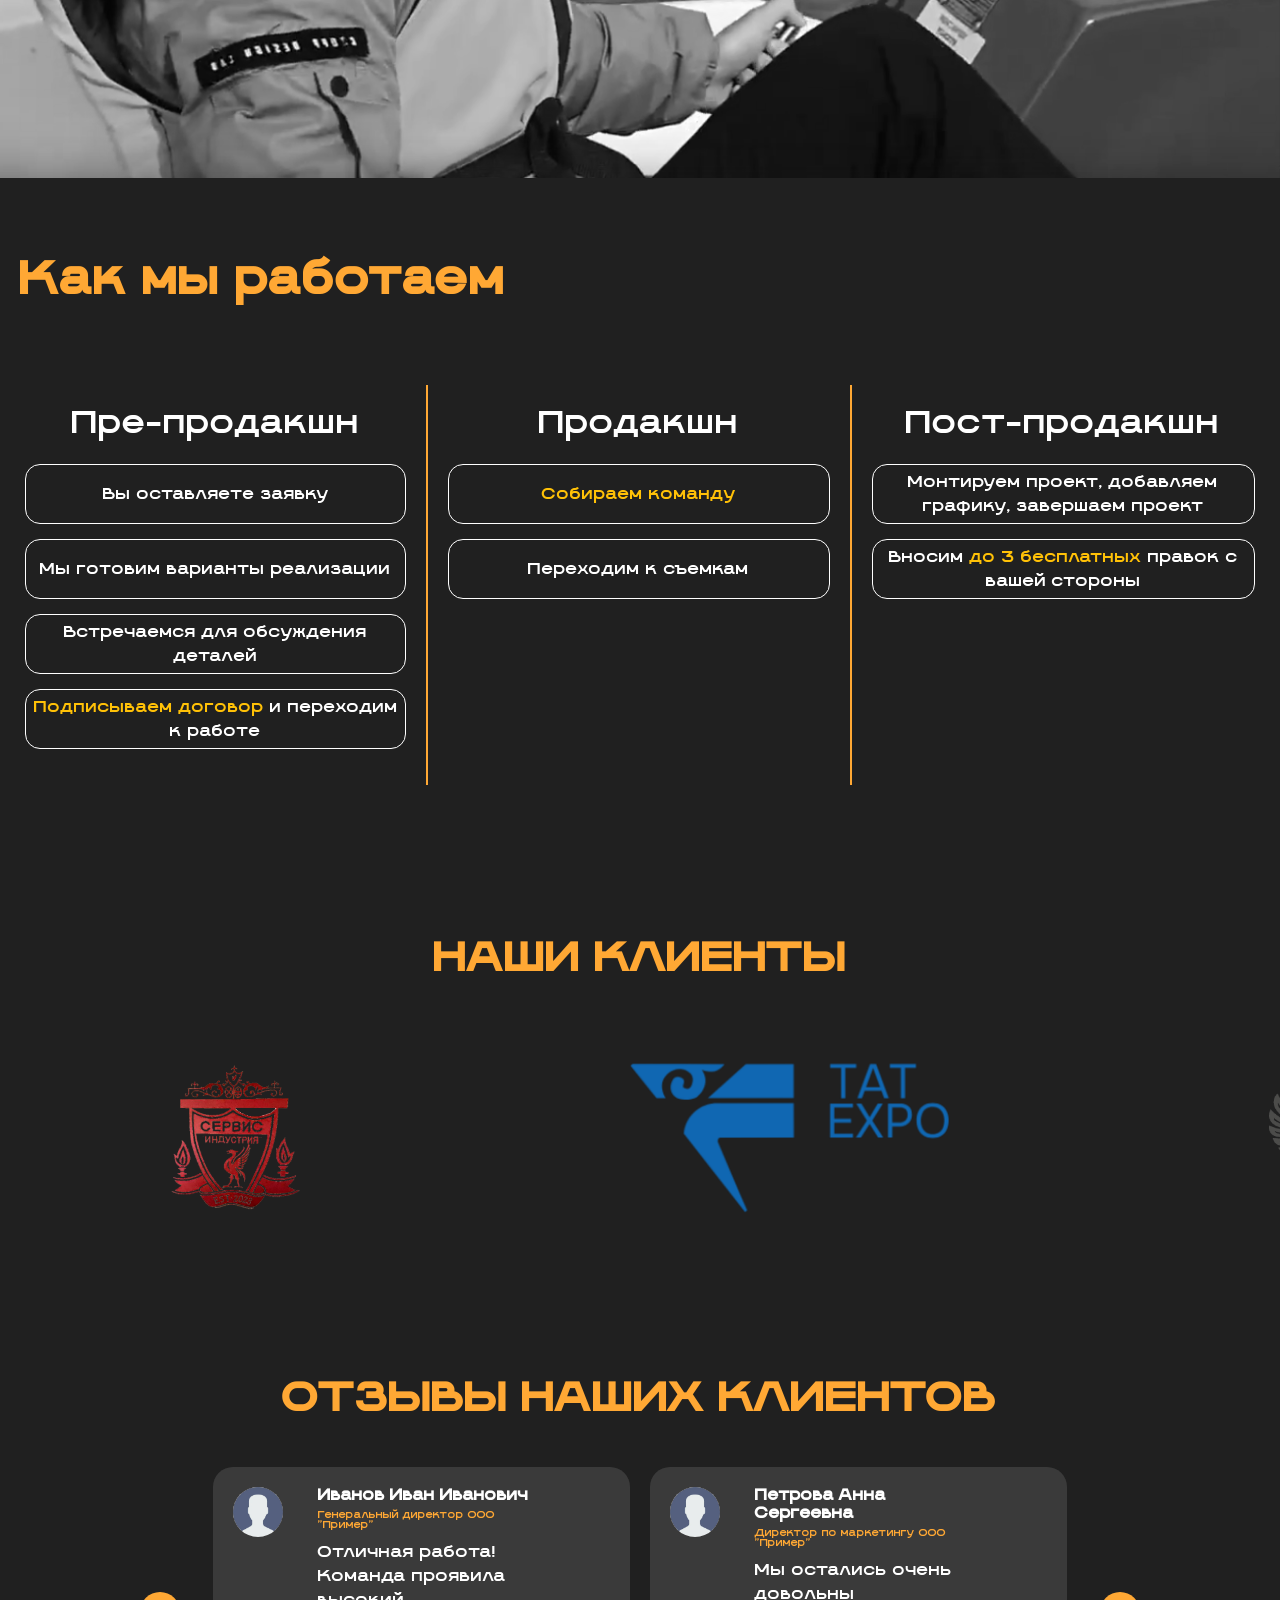
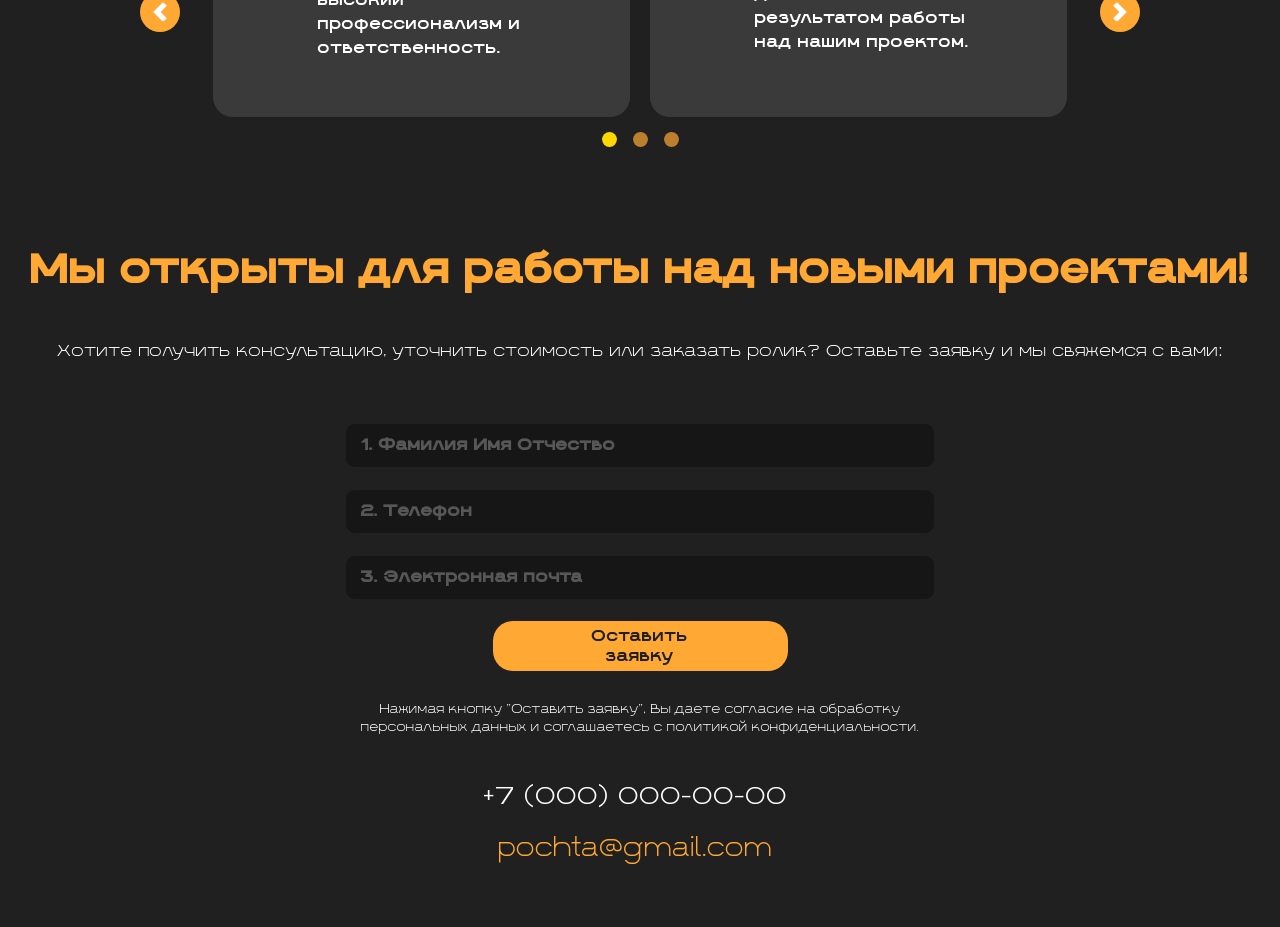
==== commit dc5fcd8e: "popup" ====
--- a/index.html
+++ b/index.html
@@ -7,12 +7,12 @@
     <link rel="stylesheet" href="https://cdnjs.cloudflare.com/ajax/libs/animate.css/4.1.1/animate.min.css">
     <link rel="stylesheet" href="https://cdnjs.cloudflare.com/ajax/libs/font-awesome/6.0.0-beta3/css/all.min.css">
     <link rel="stylesheet" href="css/index.css">
-    <title>Document</title>
+    <title>ПОЛАЙТУ</title>
 </head>
 <header>
     <nav class="navbar navbar-expand">
         <div class="container-fluid">
-            <div class="navbar-collapse justify-content-end col-8 col-xl-7" id="navbarNav">
+            <div class="navbar-collapse justify-content-end col-8" id="navbarNav">
                 <ul class="navbar-nav">
                     <li class="nav-item">
                         <img src="src/img/main/logo.png">
@@ -27,11 +27,14 @@
                         <a class="nav-link" href="#">Контакты</a>
                     </li>
                     <li class="nav-item p-d-flex">
-                        <a class="nav-link" href="#">О нас</a>
+                        <a class="nav-link" href="about_us.html">О нас</a>
                     </li>
                 </ul>
             </div>
-            <div class="navbar-buttons d-flex justify-content-start col-4 col-xl-5">
+            <div class="hiden-logo col-10 offset-1">
+                <img src="src/img/main/logo.png">
+            </div>
+            <div class="navbar-buttons d-flex justify-content-start col-4">
                 <button class="btn btn-custom mr-2"><a href="#form">Оставить <br>заявку</a></button>
                 <button class="btn btn-custom"><a href="brief.html">Заполнить <br>бриф</a></button>
             </div>
@@ -59,13 +62,13 @@
                 <a class="nav-link" href="#" style="font-size: 25px !important;">Контакты</a>
             </li>
             <li class="nav-item-menu p-d-flex border-b">
-                <a class="nav-link" href="#" style="font-size: 25px !important;">О нас</a>
+                <a class="nav-link" href="about_us.html" style="font-size: 25px !important;">О нас</a>
             </li>
             <li class="nav-item-menu mt-5">
-                <button class="btn btn-custom mr-2" style="font-size: 25px !important;"><a href="#">Оставить заявку</a></button>
+                <button class="btn btn-custom mr-2" style="font-size: 20px !important;"><a href="#form">Оставить заявку</a></button>
             </li>
             <li class="nav-item-menu">
-                <button class="btn btn-custom" style="font-size: 25px !important;"><a href="brief.html">Заполнить бриф</a></button>
+                <button class="btn btn-custom" style="font-size: 20px !important;"><a href="brief.html">Заполнить бриф</a></button>
             </li>
         </ul>
     </div>
@@ -101,21 +104,21 @@
         </p>
        
         <div class="row pt-5">
-            <div class="col-md-4 feature wow animate__fadeIn" data-wow-delay="1.2s">
+            <div class="col-lg-4 feature wow animate__fadeIn" data-wow-delay="1.2s">
                 <h3>Результативность</h3>
                 <div class="feature-icon">
                     <i class="fas fa-clipboard-check fa-4x about-icon"></i>
                 </div>
                 <p>Мы четко определяем цели каждого проекта и прилагаем все усилия для их достижения.</p>
             </div>
-            <div class="col-md-4 feature wow animate__fadeIn" data-wow-delay="1s">
+            <div class="col-lg-4 feature wow animate__fadeIn" data-wow-delay="1s">
                 <h3>Универсальность</h3>
                 <div class="feature-icon">
                     <i class="fas fa-maximize fa-4x about-icon"></i>
                 </div>
                 <p>Нашим преимуществом является универсальность, основанная на значительном опыте в различных сферах.</p>
             </div>
-            <div class="col-md-4 feature wow animate__fadeIn" data-wow-delay="1s">
+            <div class="col-lg-4 feature wow animate__fadeIn" data-wow-delay="1s">
                 <h3>Пунктуальность</h3>
                 <div class="feature-icon">
                     <i class="fa-regular fa-clock fa-4x about-icon"></i>
@@ -127,51 +130,51 @@
 
     <!-- Cases -->
     <section class="imij mt-5">
-        <div class="cases-content col-12 col-md-5 offset-md-7 text-center row">
-            <div class="col-12 pt-5 mt-5 mb-sm-5 align-self-center title-container">
-                <h1 id="imij-title" class="">Имиджевые и рекламные ролики</h1>
+        <div class="cases-content col-12 col-lg-5 offset-lg-7 text-center row">
+            <div class="col-12 pt-5 mt-5 mb-sm-5 align-self-center title-container py-0">
+                <h1 id="imij-title" class="mt-sm-5 mt-lg-0">Имиджевые и рекламные ролики</h1>
             </div>
             <button class="btn btn-custom case-button mt-sm-5 align-self-xl-end col-8 offset-2 col-lg-6 offset-lg-3"><a href="portfolio_imij.html">Открыть раздел</a></button>
         </div>
     </section>
     
     <section class="klips">
-        <div class="cases-content col-12 col-md-5 text-center row">
-            <div class="col-12 pt-5 mt-5 mb-sm-5 align-self-center title-container">
-                <h1 id="klips-title" class="">Клипы</h1>    
+        <div class="cases-content col-12 col-lg-5 text-center row">
+            <div class="col-12 pt-5 mt-5 mb-sm-5 align-self-center title-container py-0">
+                <h1 id="klips-title" class="mt-sm-5 mt-lg-0">Клипы</h1>    
             </div>
             
-            <button class="btn btn-custom case-button mt-sm-5 align-self-xl-end col-8 offset-2 col-lg-6 offset-lg-3"><a href="portfolio_klips.html">Открыть раздел</a></button>
+            <button class="btn btn-custom case-button mt-5 align-self-xl-end col-8 offset-2 col-lg-6 offset-lg-3"><a href="portfolio_klips.html">Открыть раздел</a></button>
         </div>
     </section>
     
     <section class="reports">
-        <div class="cases-content col-12 col-md-5 offset-md-7 text-center row">
-            <div class="col-12 pt-5 mt-5 mb-sm-5 align-self-center title-container">
-                <h1 id="reports-title" class="align-self-center col-12 pt-5 mt-5 mb-sm-5" >Репортажи</h1> 
+        <div class="cases-content col-12 col-lg-5 offset-lg-7 text-center row">
+            <div class="col-12 pt-5 mt-5 mb-sm-5 align-self-center title-container py-0">
+                <h1 id="reports-title" class="col-12 pt-lg-5 mt-5 mb-sm-5">Репортажи</h1> 
             </div>
             
-            <button class="btn btn-custom case-button mt-sm-5 align-self-xl-end col-8 offset-2 col-lg-6 offset-lg-3"><a href="portfolio_reports.html">Открыть раздел</a></button>
+            <button class="btn btn-custom case-button mt-5 align-self-xl-end col-8 offset-2 col-lg-6 offset-lg-3"><a href="portfolio_reports.html">Открыть раздел</a></button>
         </div>
     </section>
     
     <section class="photo">
-        <div class="cases-content col-12 col-md-5 text-center row">
-            <div class="col-12 pt-5 mt-5 mb-sm-5 align-self-center title-container">
-                <h1 id="photo-title" class="align-self-center col-12 pt-5 mt-5 mb-sm-5">Фото-<br>съёмка</h1>    
+        <div class="cases-content col-12 col-lg-5 text-center row">
+            <div class="col-12 pt-5 mt-5 mb-sm-5 align-self-center title-container py-0">
+                <h1 id="photo-title" class="col-12 mt-5 mb-sm-5">Фото-<br>съёмка</h1>    
             </div>
             
-            <button class="btn btn-custom case-button mt-sm-5 align-self-xl-end col-8 offset-2 col-lg-6 offset-lg-3" href="portfolio_photo.html"><a>Открыть раздел</a></button>
+            <button class="btn btn-custom case-button mt-5 align-self-xl-end col-8 offset-2 col-lg-6 offset-lg-3" href="portfolio_photo.html"><a>Открыть раздел</a></button>
         </div>
     </section>
     
     <section class="social">
-        <div class="cases-content col-12 col-md-5 offset-md-7 text-center row">
-            <div class="col-12 pt-5 mt-5 mb-sm-5 align-self-center title-container">
-                <h1 id="social-title" class="align-self-center col-12 pt-5 mt-5 mb-sm-5">Видео для <br>соц. сетей</h1>    
+        <div class="cases-content col-12 col-lg-5 offset-lg-7 text-center row">
+            <div class="col-12 pt-5 mt-5 mb-sm-5 align-self-center title-container py-0">
+                <h1 id="social-title" class="col-12 mt-5 mb-sm-5">Видео для <br>соц. сетей</h1>    
             </div>
             
-            <button class="btn btn-custom case-button mt-sm-5 align-self-xl-end col-8 offset-2 col-lg-6 offset-lg-3"><a href="portfolio_social.html">Открыть раздел</a></button>
+            <button class="btn btn-custom case-button mt-5 align-self-xl-end col-8 offset-2 col-lg-6 offset-lg-3"><a href="portfolio_social.html">Открыть раздел</a></button>
         </div>
     </section>
     
@@ -181,7 +184,7 @@
     <div class="work-container wow animate__fadeIn" data-wow-duration="1.5s">
         <div class="work-text">Как мы работаем</div>
         <div class="row row-cols-1 row-cols-lg-3 justify-content-center">
-          <div class="work col-7 col-lg-4 text-center yellow-border">
+          <div class="work col-10 col-lg-4 text-center yellow-border">
             <h2>Пре-продакшн</h2>
             <ul class="list-unstyled">
               <li class="p-d-flex"><p>Вы оставляете заявку</p></li>
@@ -190,16 +193,16 @@
               <li class="p-d-flex"><p><span class="text-warning">Подписываем договор</span> и переходим к работе</p></li>
             </ul>
           </div>
-          <div class="work col-7 col-lg-4 text-center yellow-border">
+          <div class="work col-10 col-lg-4 text-center yellow-border">
             <h2>Продакшн</h2>
-            <ul class="list-unstyled mtt-rem1">
+            <ul class="list-unstyled">
               <li class="p-d-flex"><p><span class="text-warning">Собираем команду</span></p></li>
               <li class="p-d-flex"><p>Переходим к съемкам</p></li>
             </ul>
           </div>
-          <div class="work col-7 col-lg-4 text-center">
+          <div class="work col-10 col-lg-4 text-center">
             <h2>Пост-продакшн</h2>
-            <ul class="list-unstyled mtt-rem2">
+            <ul class="list-unstyled">
               <li class="p-d-flex"><p>Монтируем проект, добавляем графику, завершаем проект</p></li>
               <li class="p-d-flex"><p>Вносим <span class="text-warning">до 3 бесплатных</span> правок с вашей стороны</p></li>
             </ul>
@@ -387,31 +390,30 @@
         <section class="form-substr mb-4">
             <p>Хотите получить консультацию, уточнить стоимость или заказать ролик? Оставьте заявку и мы свяжемся с вами:</p>
         </section>
-        <section class="row row-cols-1 row-cols-lg-2 contact-info mb-4 justify-content-center">
-            <div class="col-12 col-lg-6 pr-4 mb-4 mb-lg-0">
+        <section class="row contact-info mb-4 justify-content-center">
+            <form id="application-form" class="col-12 row">
+                <div class="row row-cols-1 col-10 col-sm-8 col-lg-6 offset-1 offset-sm-2 offset-lg-3 form-inner">
+                    <div class="form-group justify-content-center">
+                        <input type="text" class="form-controle" id="fullname" name="fullname" placeholder="1. Фамилия Имя Отчество" required>
+                    </div>
+                    <div class="form-group justify-content-center">
+                        <input type="tel" class="form-controle" id="phone" name="phone" placeholder="2. Телефон" required>
+                    </div>
+                    <div class="form-group justify-content-center">
+                        <input type="email" class="form-controle" id="email" name="email" placeholder="3. Электронная почта" required>
+                    </div>
+                    <div class="d-flex justify-content-center">
+                        <button type="submit" class="btn btn-primary col-8 col-sm-6">Оставить<br>заявку</button>
+                    </div>
+                    <div class="form-group">
+                        <p class="privacy">Нажимая кнопку "Оставить заявку", Вы даете согласие на обработку персональных данных и соглашаетесь с политикой конфиденциальности.</p>
+                    </div>
+                </div>
+            </form>
+            <div class="col-12 pr-4 mb-4 mb-lg-0">
                 <p id="form-num">+7 (000) 000-00-00</p>
                 <p id="form-mail">pochta@gmail.com</p>
-            </div>
-            <form id="application-form" class="col-12 col-lg-6 row">
-                <div class="row row-cols-1 col-10 col-sm-8 col-lg-7 offset-1 offset-sm-2 offset-lg-0 form-inner">
-                    <div class="form-group justify-content-center">
-                        <input type="text" class="form-controle" id="fullname" name="fullname" placeholder="1. Фамилия Имя Отчество" required>
-                    </div>
-                    <div class="form-group justify-content-center">
-                        <input type="tel" class="form-controle" id="phone" name="phone" placeholder="2. Телефон" required>
-                    </div>
-                    <div class="form-group justify-content-center">
-                        <input type="email" class="form-controle" id="email" name="email" placeholder="3. Электронная почта" required>
-                    </div>
-                    <div class="d-flex justify-content-center">
-                        <button type="submit" class="btn btn-primary col-8 col-sm-6">Оставить<br>заявку</button>
-                    </div>
-                    <div class="form-group">
-                        <p class="privacy">Нажимая кнопку "Оставить заявку", Вы даете согласие на обработку персональных данных и соглашаетесь с политикой конфиденциальности.</p>
-                    </div>
-                </div>
-            </form>
-            
+            </div> 
         </section>
     </div>
     
--- a/css/index.css
+++ b/css/index.css
@@ -40,8 +40,6 @@
   }
 
 /* Main-video */
-
-
 .video-container {
     position: relative;
     width: 100%; 
@@ -99,7 +97,6 @@
     font-size: 150px;
     font-weight: 600;
     line-height: 1.2;
-    margin-bottom: -20px !important;
 }
 
 .display-4 {
@@ -206,6 +203,8 @@
 
 .title-container {
     height: 250px;
+    padding-left: 0px !important;
+    padding-right: 0px !important;
 }
 
 .imij, .klips, .reports, .photo, .social {
@@ -277,7 +276,7 @@
 .social h1 {
     color: rgba(103, 65, 53, 1);
     font-weight: 600;
-    font-size: 80px;
+    font-size: 60px;
 }
 
 .imij {
@@ -398,6 +397,10 @@
 /*Шапка*/
 /* Existing styles */
 
+.hiden-logo {
+    display: none;
+}
+
 a.active {
     color: #ffa834 !important;
 }
@@ -414,6 +417,10 @@
 
 .nav-link:hover {
     color: #ffa834;
+}
+
+.nav-item img {
+    width: 200px;
 }
 
 .navbar ul li a.active {
@@ -426,7 +433,7 @@
     border-radius: 30px;
     transition: background-color 0.3s;
     line-height: 15px;
-    padding: 5px 30px;
+    padding: 5px 10px;
 }
 
 .btn-custom:hover {
@@ -443,15 +450,10 @@
     text-decoration: none;
 }
 
-.active-button {
-    background-color: black !important;
-    color: #eaa03d !important;
-}
-
 /* New styles for the menu button and sliding menu */
 .menu-toggle {
     position: fixed;
-    top: 20px;
+    top: 14px;
     right: 20px;
     background-color: #ffa834;
     border: none;
@@ -487,6 +489,7 @@
     z-index: 999;
     overflow-y: auto;
     padding: 20px;
+    padding-top: 6px !important;
 }
 
 .slide-menu ul {
@@ -520,6 +523,8 @@
     max-width: 100%;
     height: auto;
 }
+
+
 
 /* Overlay styles */
 .overlay {
@@ -578,7 +583,7 @@
     padding: 5px; 
     margin-bottom: 15px; 
     text-align: center;
-    height: 60px; 
+    min-height: 60px; 
     display: flex;
     align-items: center;
     justify-content: center;
@@ -852,13 +857,13 @@
 #form-num {
     color: #ffffff;
     font-size: 24px;
-    text-align: right;
+    text-align: center;
 }
 
 #form-mail {
     color: #FFA834;
     font-size: 24px;
-    text-align: right;
+    text-align: center;
 }
 
 .application-form {
@@ -928,6 +933,10 @@
     padding: 0px 15px;
 }
 
+.container-fluid {
+    flex-wrap: wrap !important;
+}
+
 @media (max-width: 1600px) {
 
     .imij, .klips,
@@ -938,12 +947,16 @@
 
 @media (max-width: 1400px) {
     .reports h1 {
-        font-size: 80px;
+        font-size: 60px;
     }
 
     .imij, .klips,
     .reports, .photo {
         height: 650px;
+    }
+
+    .cases-content {
+        padding-bottom: 60px;
     }
 }
 
@@ -972,6 +985,10 @@
         display: flex;
     }
 
+    .reports h1 {
+        font-size: 50px;
+    }
+
 }
 
 
@@ -980,17 +997,9 @@
         font-size: 50px;
     }
 
-    .reports h1 {
-        font-size: 60px;
-    }
-
-    
-}
-
-@media (max-width: 1020px) {
     .navbar-nav .nav-link {
         font-size: 14px;
-    }  
+    }
 }
 
 @media (max-width: 992px) {
@@ -1017,6 +1026,8 @@
     .imij, .klips,
     .reports, .photo, .social {
         height: 500px;
+        filter: grayscale(0%); 
+        overflow: hidden;
     }
 
     .yellow-border {
@@ -1040,7 +1051,7 @@
         display: flex;
     }
 
-    .navbar-nav .nav-item:not(:first-child),
+    .navbar-nav .nav-item,
     .navbar-buttons {
         display: none;
     }
@@ -1064,12 +1075,41 @@
     .mtt-rem2 {
         margin-top: 0rem;
     }
+
+    .hiden-logo {
+        display: block;
+    }
+
+    .display-3 {
+        font-size: 120px;
+    }
+
+    .cases-content {
+        opacity: 1;
+        margin: 0px !important;
+    }
+
+    .klips .cases-content,
+    .photo .cases-content {
+        transform: translateX(0%);
+    }
+
+    .imij .cases-content,
+    .reports .cases-content,
+    .social .cases-content {
+        transform: translateX(0%);
+    }
+
 }
 
 @media (max-width: 768px) {
 
     .display-3 {
-        font-size: 100px;
+        font-size: 90px;
+    }
+
+    .lead {
+        font-size: 20px;
     }
 
     .imij .cases-content {
@@ -1078,25 +1118,6 @@
 
     .imij h1 {
         color: white;
-    }
-
-    .cases-content.row {
-        margin: 0px;
-        padding: 50px 0px 100px 0px;
-    }
-
-    .klips h1, .reports h1, 
-    .photo h1 {
-        font-size: 100px;
-    }
-
-    .list-unstyled li {
-        height: 80px;
-    }
-
-    .imij, .klips,
-    .reports, .photo, .social {
-        height: 400px;
     }
 }
 
@@ -1106,19 +1127,15 @@
     }
 
     .display-4 {
-        font-size: 26px;
+        font-size: 18px;
     }
 
     .lead {
         font-size: 20px;
     }
 
-    .reports h1 {
-        font-size: 62px;
-    }
-
     .photo h1 {
-        font-size: 80px;
+        font-size: 60px;
     }
 
     .carousel {
@@ -1148,14 +1165,13 @@
     .form-inner {
         width: 100% !important;
     }
-
-    .imij, .klips,
-    .reports, .photo, .social {
-        height: 300px;
-    }
 }
 
 @media (max-width: 450px) {
+    .display-3 {
+        font-size: 50px;
+    }
+
     .carousel {
         width: 300px;
     }
@@ -1165,28 +1181,32 @@
         margin-bottom: 0px !important;
     }
 
-    .imij, .klips,
-    .reports, .photo, .social {
-        height: 200px;
+    .reports h1 {
+        font-size: 42px;
+    }
+
+    .klips h1 {
+        font-size: 60px;
+    }
+
+    .imij h1 {
+        font-size: 40px;
+    }
+
+    .social h1 {
+        font-size: 50px;
+    }
+
+    .case-button a {
+        font-size: 16px;
+    }
+
+    .cases-content {
+        padding-bottom: 30px;
     }
 }
 
 @media (max-width: 370px) {
-    .display-3 {
-        font-size: 60px;
-    }
-
-    .imij h1 {
-        font-size: 48px;
-    }
-
-    .klips h1 {
-        font-size: 80px;
-    }
-
-    .reports h1 {
-        font-size: 52px;
-    }
 
     .list-unstyled li p {
         font-size: 12px;
@@ -1194,10 +1214,6 @@
 
     .work h2 {
         font-size: 22px;
-    }
-
-    .list-unstyled li {
-        height: 60px;
     }
 
     .review-text h1 {
@@ -1209,4 +1225,11 @@
         font-size: 12px !important;
     }
 
+    #form-num, #form-mail {
+        font-size: 18px;
+    }
+
+    .reports h1 {
+        font-size: 36px;
+    }
 }
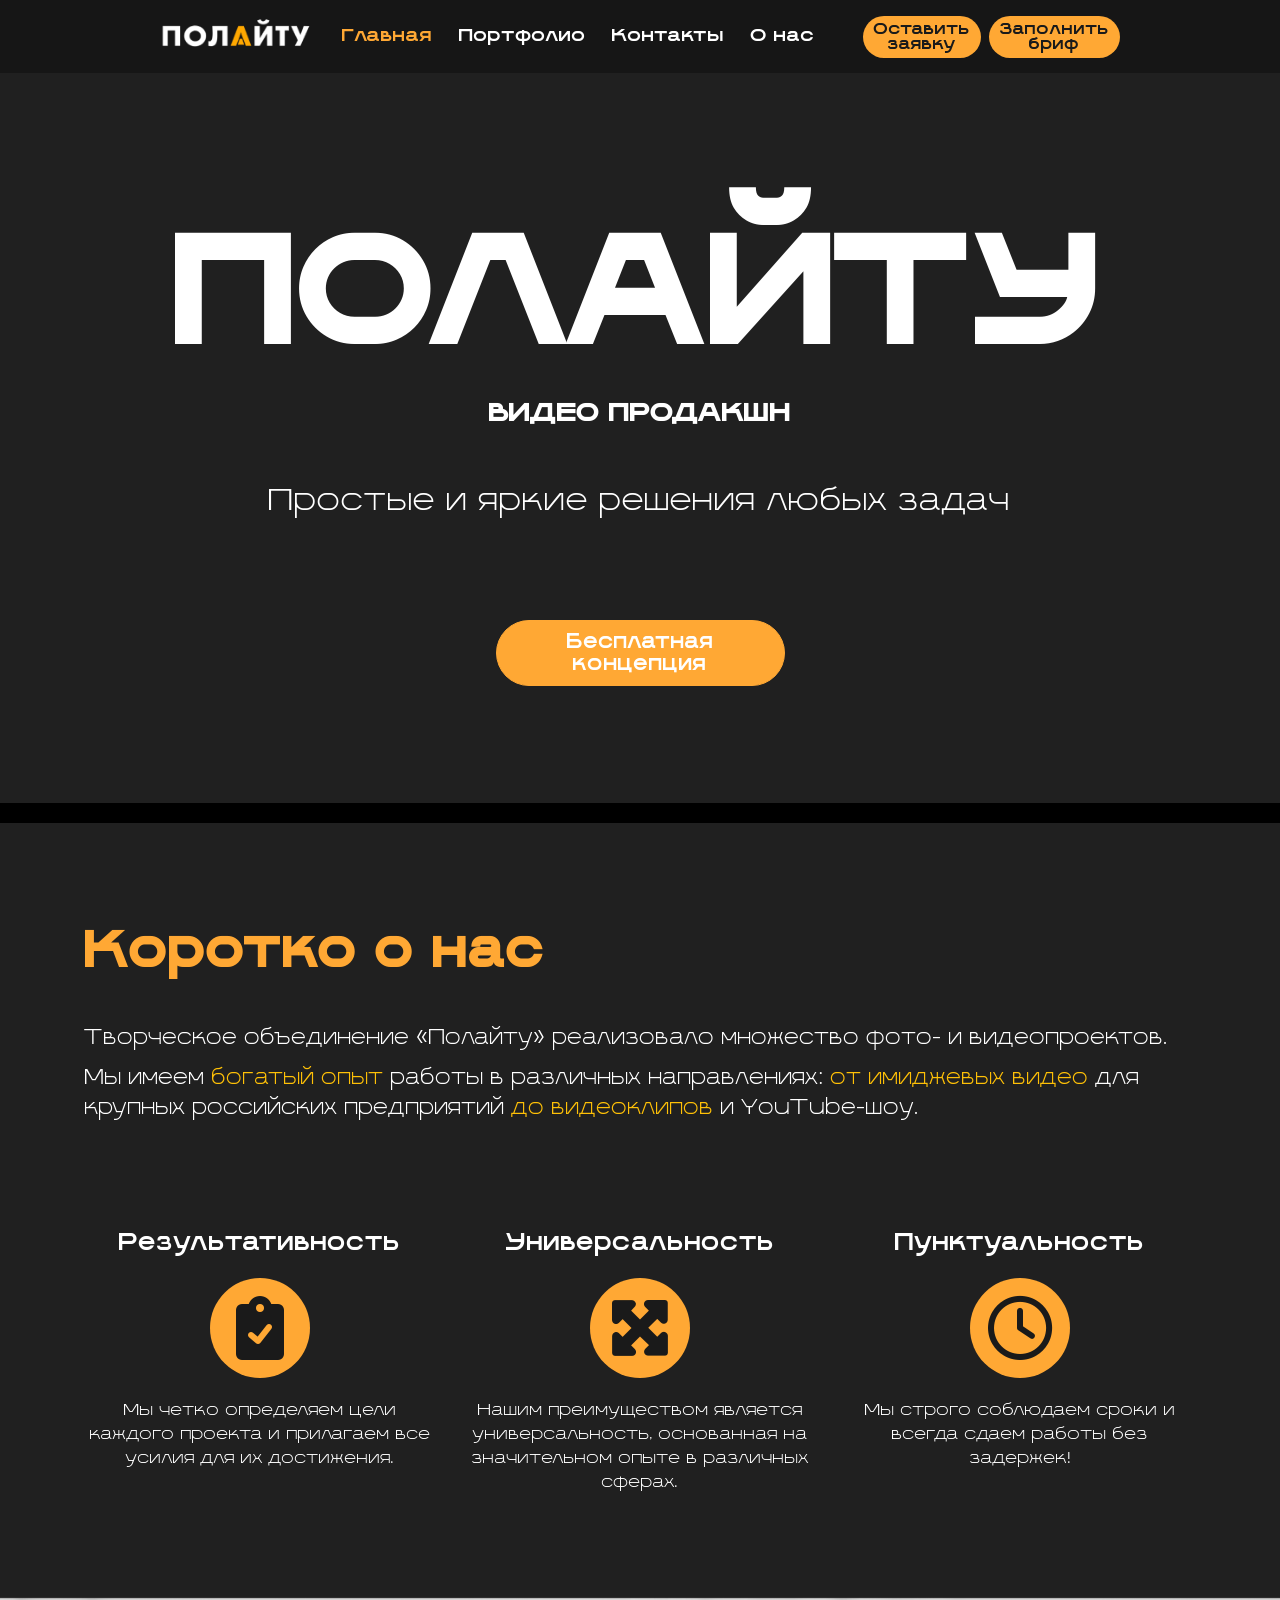
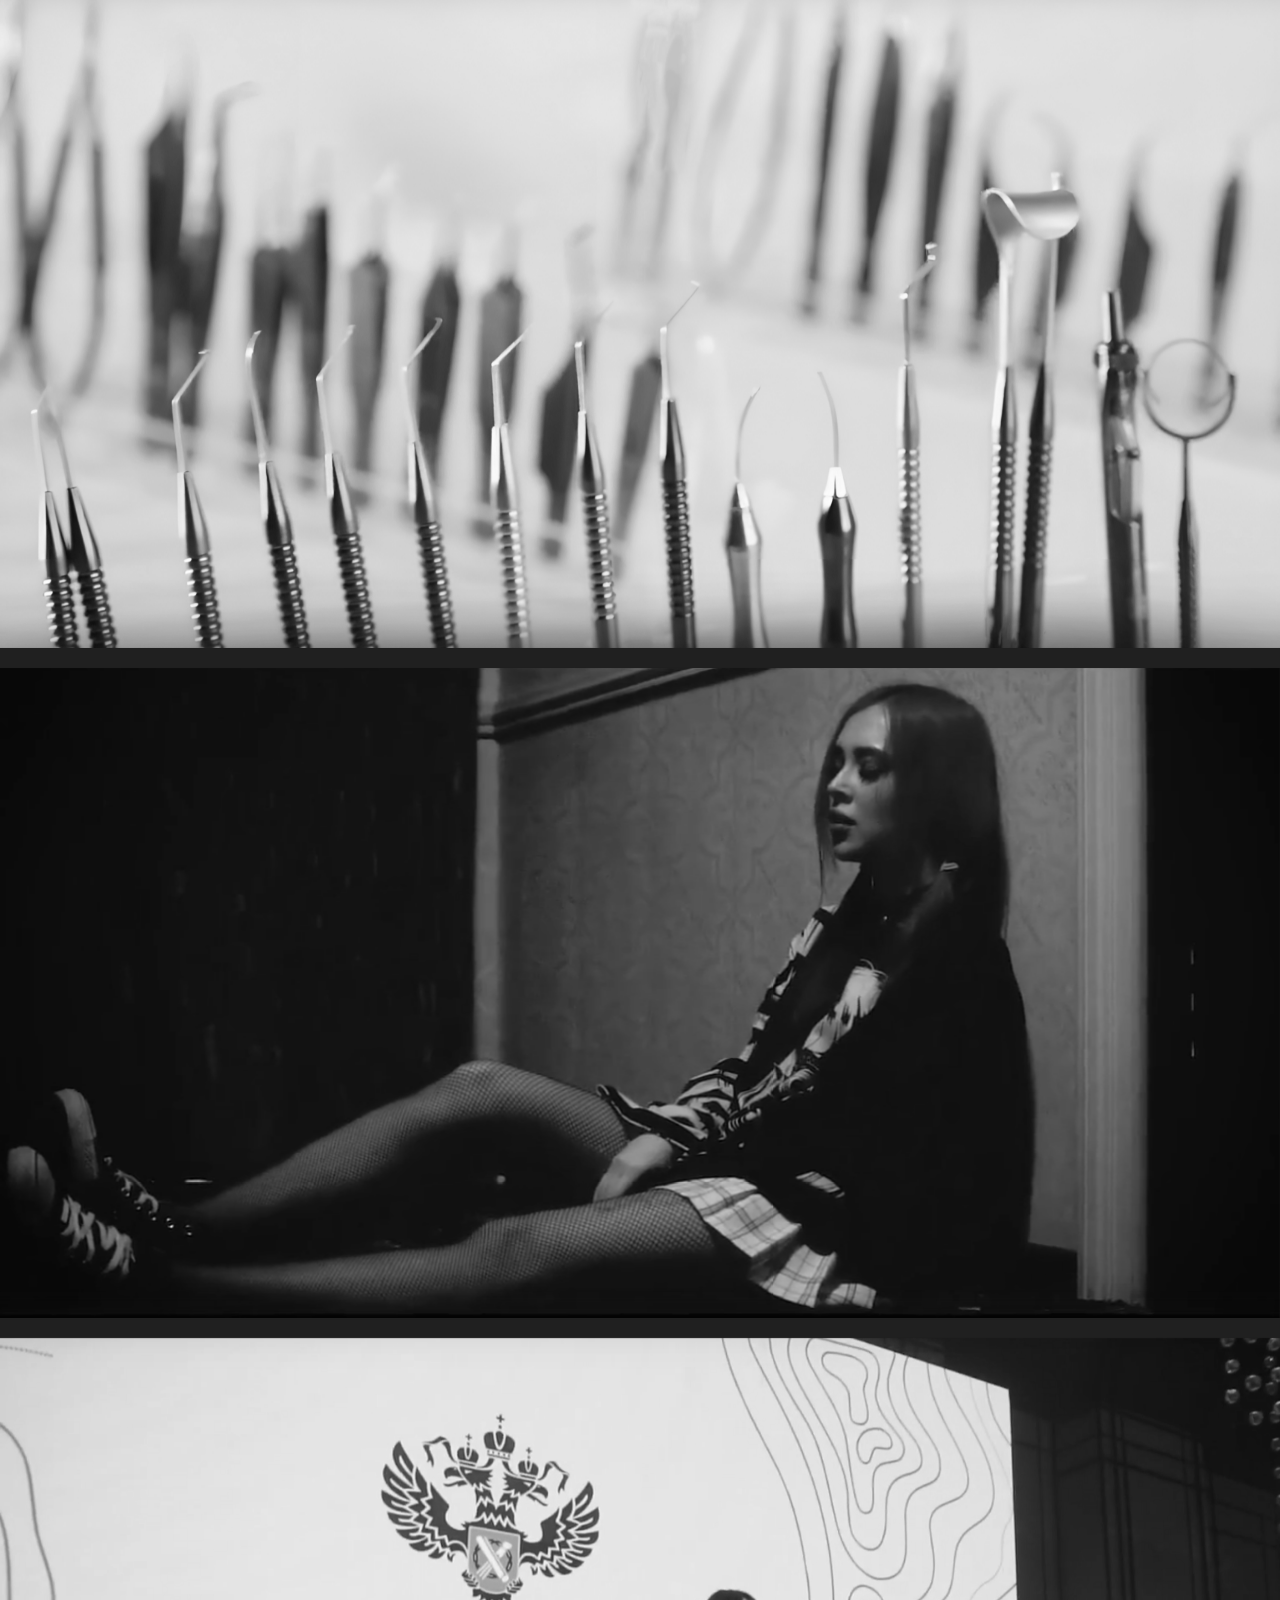
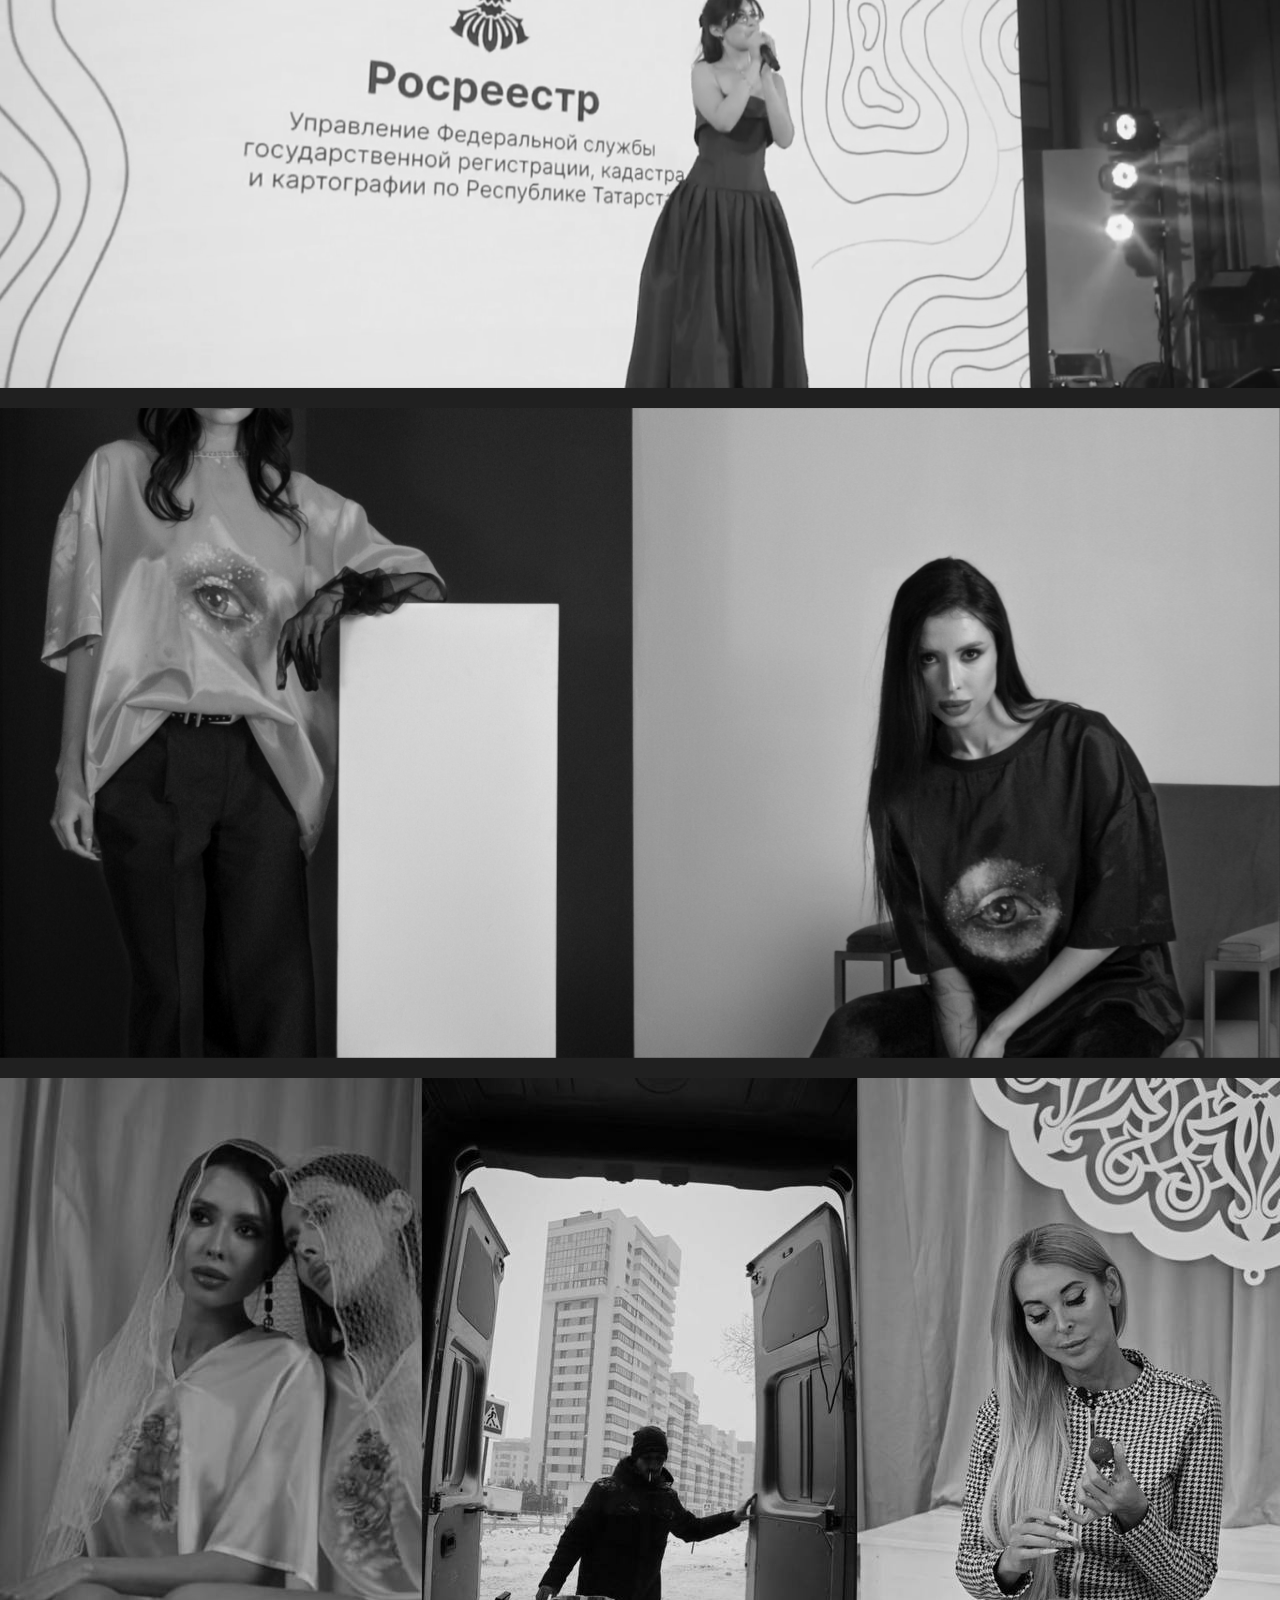
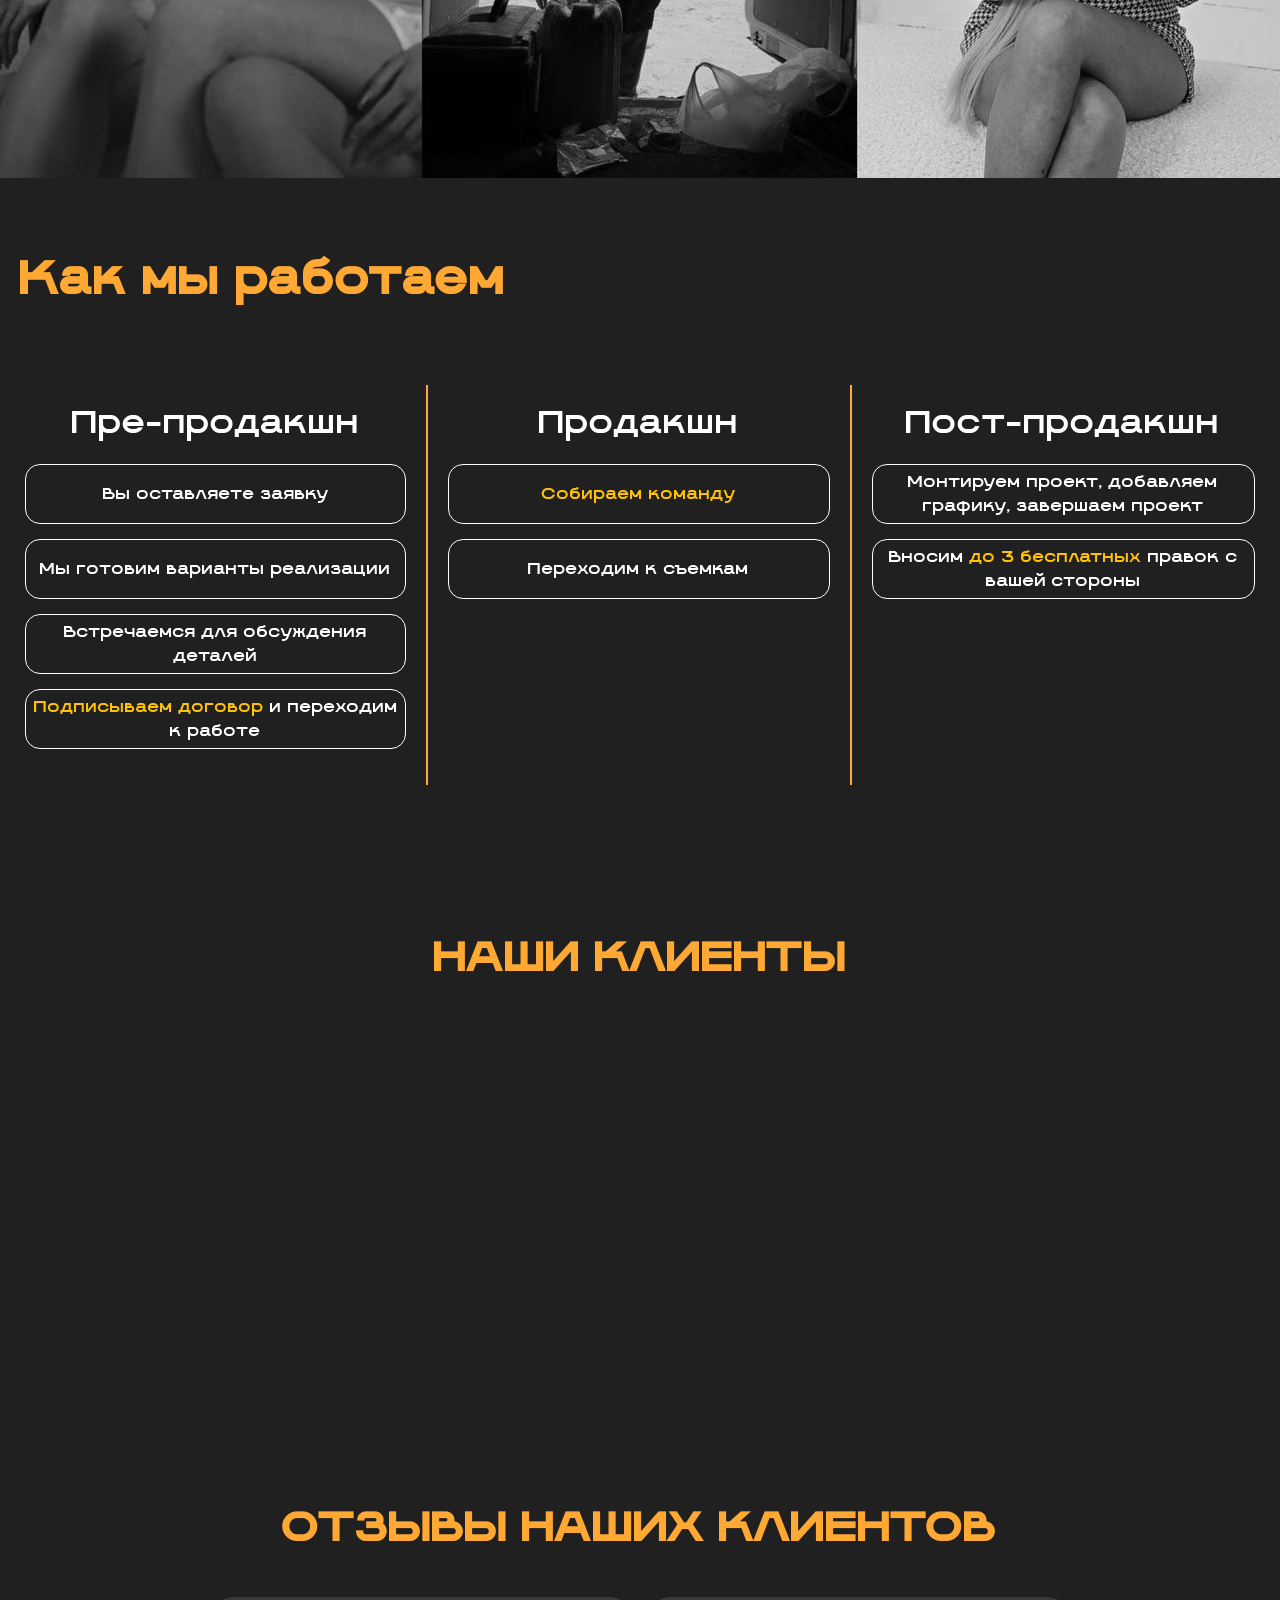
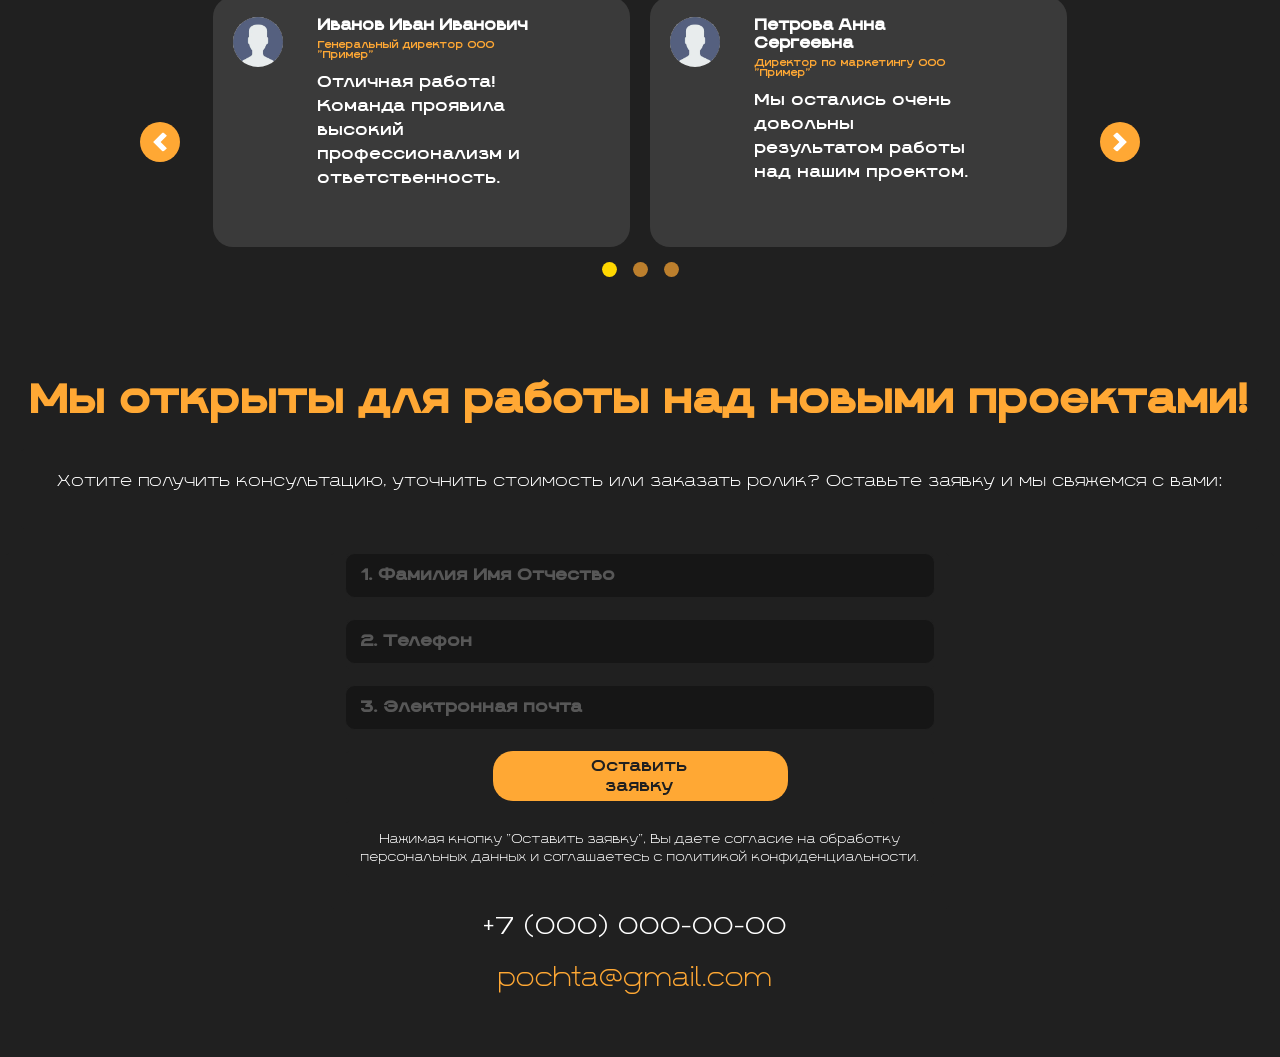
==== commit 8cb23147: "пфн" ====
--- a/index.html
+++ b/index.html
@@ -213,64 +213,19 @@
        <!-- Our clients -->
     <div class="client-container text-center my-5">
         <h1>НАШИ КЛИЕНТЫ</h1>
-        <div class="client-carousel">
-            <div class="client-carousel-inner">
-                <div class="client-carousel-item">
-                    <img src="src/img/companies/service.png" alt="Client 1">
-                    <img src="src/img/companies/tat-expo.png" alt="Client 2">
-                    <img src="src/img/companies/rosreestr.png" alt="Client 3">
-                    <img src="src/img/companies/mediatech.png" alt="Client 4">
-                    <img src="src/img/companies/service.png" alt="Client 1">
-                    <img src="src/img/companies/tat-expo.png" alt="Client 2">
-                    <img src="src/img/companies/rosreestr.png" alt="Client 3">
-                    <img src="src/img/companies/mediatech.png" alt="Client 4">
-                    <img src="src/img/companies/service.png" alt="Client 1">
-                    <img src="src/img/companies/tat-expo.png" alt="Client 2">
-                    <img src="src/img/companies/rosreestr.png" alt="Client 3">
-                    <img src="src/img/companies/mediatech.png" alt="Client 4">
-                    <img src="src/img/companies/service.png" alt="Client 1">
-                    <img src="src/img/companies/tat-expo.png" alt="Client 2">
-                    <img src="src/img/companies/rosreestr.png" alt="Client 3">
-                    <img src="src/img/companies/mediatech.png" alt="Client 4">
-                    <img src="src/img/companies/service.png" alt="Client 1">
-                    <img src="src/img/companies/tat-expo.png" alt="Client 2">
-                    <img src="src/img/companies/rosreestr.png" alt="Client 3">
-                    <img src="src/img/companies/mediatech.png" alt="Client 4">
-                    <img src="src/img/companies/service.png" alt="Client 1">
-                    <img src="src/img/companies/tat-expo.png" alt="Client 2">
-                    <img src="src/img/companies/rosreestr.png" alt="Client 3">
-                    <img src="src/img/companies/mediatech.png" alt="Client 4">
-                    <!-- Добавьте больше изображений по мере необходимости -->
-                </div>
-                <div class="client-carousel-item">
-                    <img src="src/img/companies/service.png" alt="Client 1">
-                    <img src="src/img/companies/tat-expo.png" alt="Client 2">
-                    <img src="src/img/companies/rosreestr.png" alt="Client 3">
-                    <img src="src/img/companies/mediatech.png" alt="Client 4">
-                    <img src="src/img/companies/service.png" alt="Client 1">
-                    <img src="src/img/companies/tat-expo.png" alt="Client 2">
-                    <img src="src/img/companies/rosreestr.png" alt="Client 3">
-                    <img src="src/img/companies/mediatech.png" alt="Client 4">
-                    <img src="src/img/companies/service.png" alt="Client 1">
-                    <img src="src/img/companies/tat-expo.png" alt="Client 2">
-                    <img src="src/img/companies/rosreestr.png" alt="Client 3">
-                    <img src="src/img/companies/mediatech.png" alt="Client 4">
-                    <img src="src/img/companies/service.png" alt="Client 1">
-                    <img src="src/img/companies/tat-expo.png" alt="Client 2">
-                    <img src="src/img/companies/rosreestr.png" alt="Client 3">
-                    <img src="src/img/companies/mediatech.png" alt="Client 4">
-                    <img src="src/img/companies/service.png" alt="Client 1">
-                    <img src="src/img/companies/tat-expo.png" alt="Client 2">
-                    <img src="src/img/companies/rosreestr.png" alt="Client 3">
-                    <img src="src/img/companies/mediatech.png" alt="Client 4">
-                    <img src="src/img/companies/service.png" alt="Client 1">
-                    <img src="src/img/companies/tat-expo.png" alt="Client 2">
-                    <img src="src/img/companies/rosreestr.png" alt="Client 3">
-                    <img src="src/img/companies/mediatech.png" alt="Client 4">
-                    <!-- Повторите изображения для бесконечного эффекта -->
-                </div>
-            </div>
-        </div>
+        <div class="marquee marquee--11">
+            <img class="marquee__item" src="src/img/companies/1.png" alt="">
+            <img class="marquee__item" src="src/img/companies/2.png" alt="">
+            <img class="marquee__item" src="src/img/companies/3.png" alt="">
+            <img class="marquee__item" src="src/img/companies/4.png" alt="">
+            <img class="marquee__item" src="src/img/companies/5.png" alt="">
+            <img class="marquee__item" src="src/img/companies/6.png" alt="">
+            <img class="marquee__item" src="src/img/companies/7.png" alt="">
+            <img class="marquee__item" src="src/img/companies/8.png" alt="">
+            <img class="marquee__item" src="src/img/companies/9.png" alt="">
+            <img class="marquee__item lazer" src="src/img/companies/10.png" alt="">
+            <img class="marquee__item" src="src/img/companies/11.png" alt="">
+          </div>
     </div>
 
 
--- a/css/index.css
+++ b/css/index.css
@@ -33,6 +33,7 @@
     margin: 0;
     background-color: #202020;
     color: white;
+    overflow-x: hidden;
 }
 
 html {
@@ -296,7 +297,7 @@
 }
 
 .social {
-    background-image: url('/src/img/main/five_new.png');
+    background-image: url('/src/img/main/five.jpg');
 }
 
 .cases-content {
@@ -937,6 +938,94 @@
     flex-wrap: wrap !important;
 }
 
+
+.marquee {
+    display: flex;
+    block-size: var(--marquee-item-height);
+    position: relative;
+    _overflow-x: hidden;
+    _mask-image: linear-gradient(
+      to right,
+      hsl(0 0% 0% / 0),
+      hsl(0 0% 0% / 1) 20%,
+      hsl(0 0% 0% / 1) 80%,
+      hsl(0 0% 0% / 0)
+    );
+}
+  
+.lazer {
+    margin-top: 100px;
+}  
+
+.marquee--11 {
+    --marquee-item-width: 200px;
+    --marquee-item-height: 300px;
+    --marquee-duration: 50s;
+    --marquee-items: 11;
+}
+  
+.marquee__item {
+    max-width: 300px;
+    max-height: 300px;
+    --marquee-item-offset: 5500px;
+    --marquee-delay: calc(var(--marquee-duration) / var(--marquee-items) * (var(--marquee-items) - var(--marquee-item-index)) * -1);
+    position: absolute;
+    inset-inline-start: var(--marquee-item-offset);
+    transform: translateX(-50%);
+    animation: go linear var(--marquee-duration) var(--marquee-delay, 0s) infinite;
+}
+  
+  
+.marquee--11 .marquee__item:nth-of-type(1) {
+    --marquee-item-index: 1;
+}
+  
+.marquee--11 .marquee__item:nth-of-type(2) {
+    --marquee-item-index: 2;
+}
+  
+.marquee--11 .marquee__item:nth-of-type(3) {
+    --marquee-item-index: 3;
+}
+  
+.marquee--11 .marquee__item:nth-of-type(4) {
+    --marquee-item-index: 4;
+}
+  
+.marquee--11 .marquee__item:nth-of-type(5) {
+    --marquee-item-index: 5;
+}
+  
+.marquee--11 .marquee__item:nth-of-type(6) {
+    --marquee-item-index: 6;
+}
+
+.marquee--11 .marquee__item:nth-of-type(7) {
+    --marquee-item-index: 7;
+}
+
+.marquee--11 .marquee__item:nth-of-type(8) {
+    --marquee-item-index: 8;
+}
+
+.marquee--11 .marquee__item:nth-of-type(9) {
+    --marquee-item-index: 9;
+}
+
+.marquee--11 .marquee__item:nth-of-type(10) {
+    --marquee-item-index: 10;
+}
+
+.marquee--11 .marquee__item:nth-of-type(11) {
+    --marquee-item-index: 11;
+}
+  
+@keyframes go {
+    to {
+        inset-inline-start: calc(var(--marquee-item-width) * -1);
+    }
+}
+
 @media (max-width: 1600px) {
 
     .imij, .klips,
@@ -1194,7 +1283,7 @@
     }
 
     .social h1 {
-        font-size: 50px;
+        font-size: 40px;
     }
 
     .case-button a {
